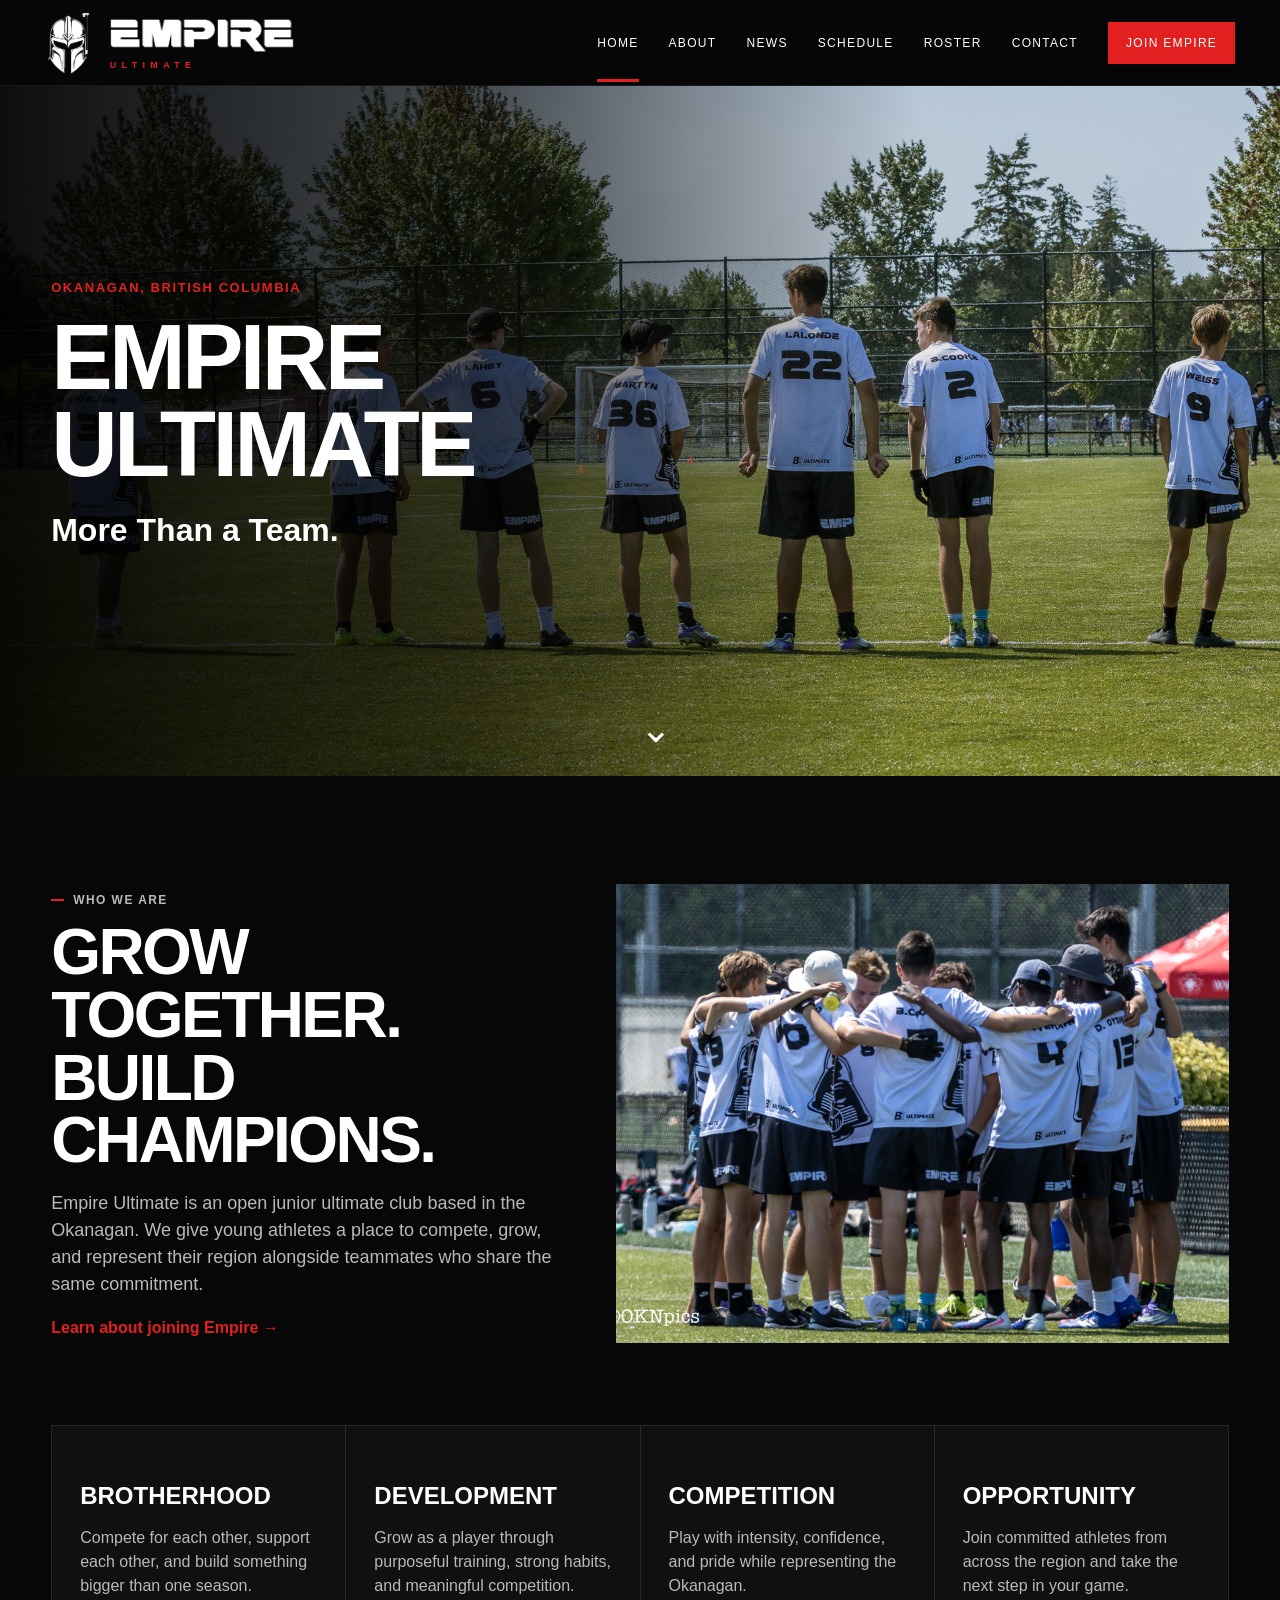
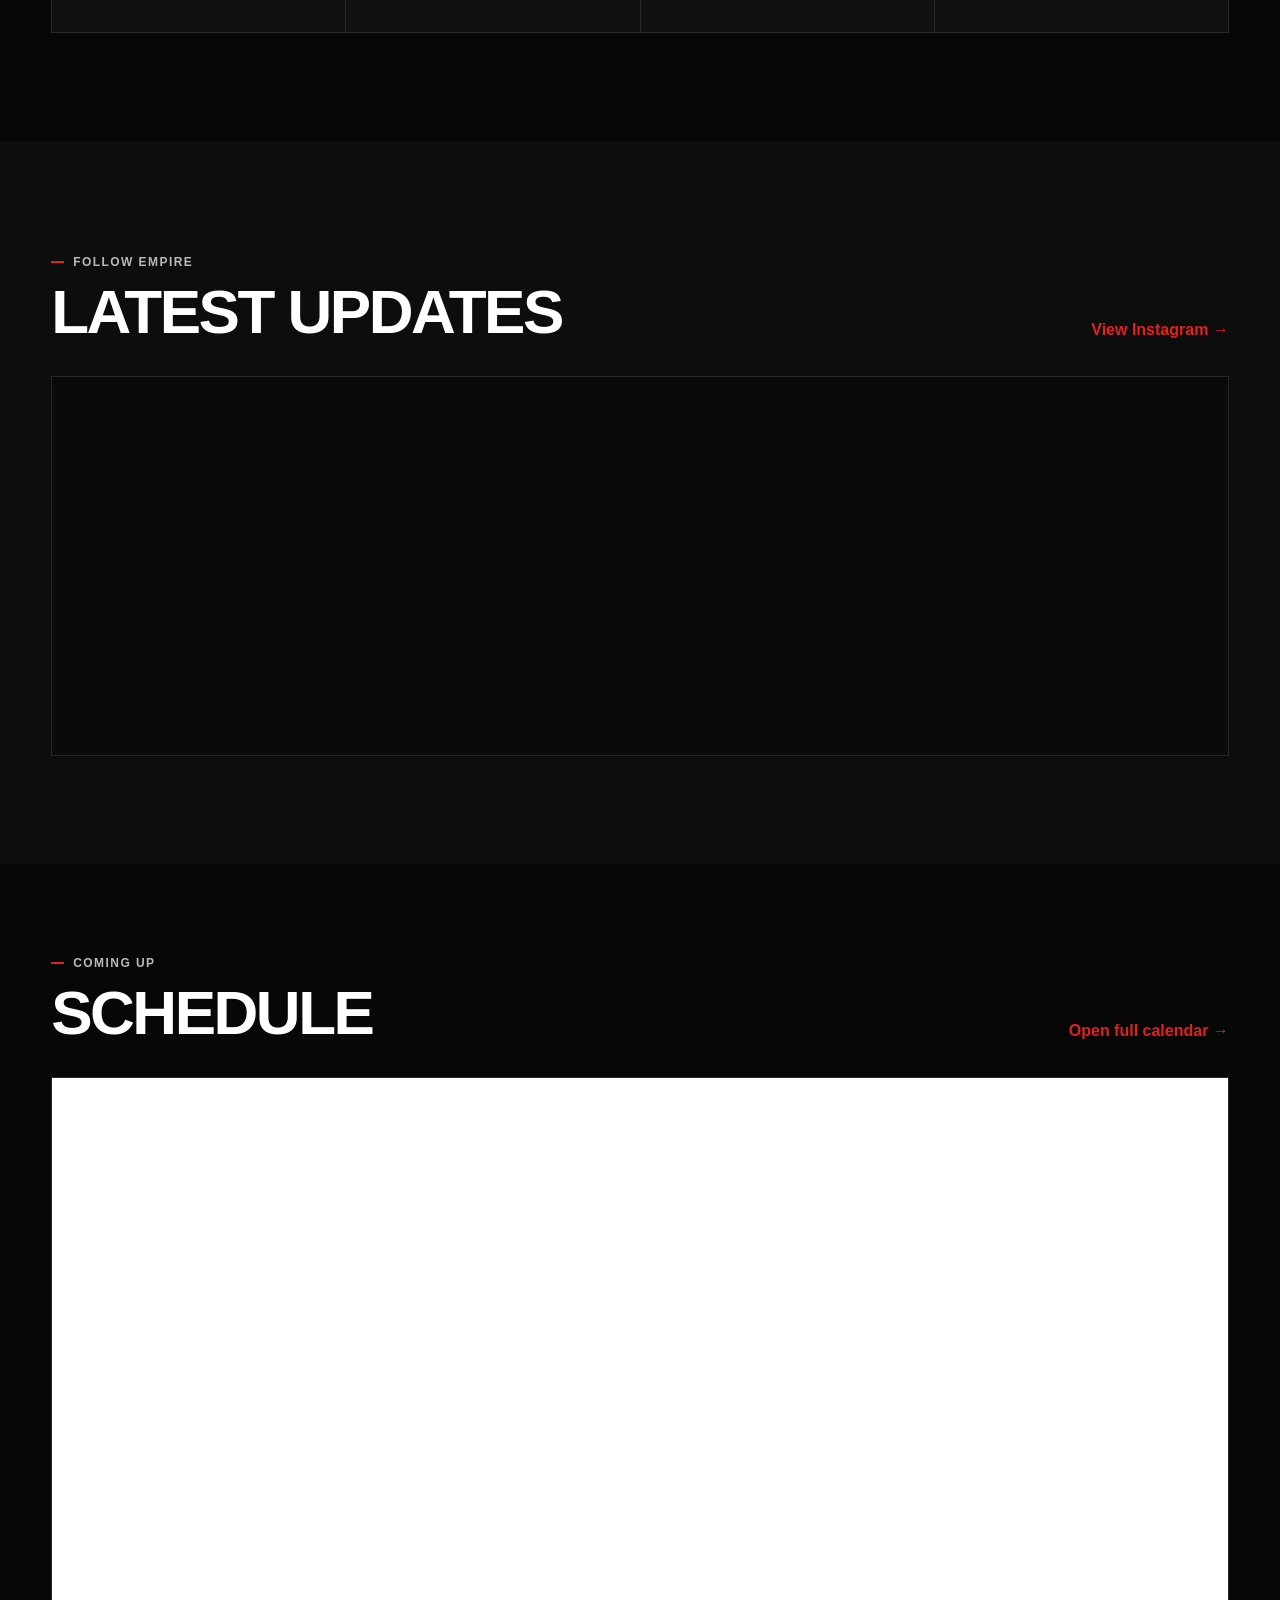
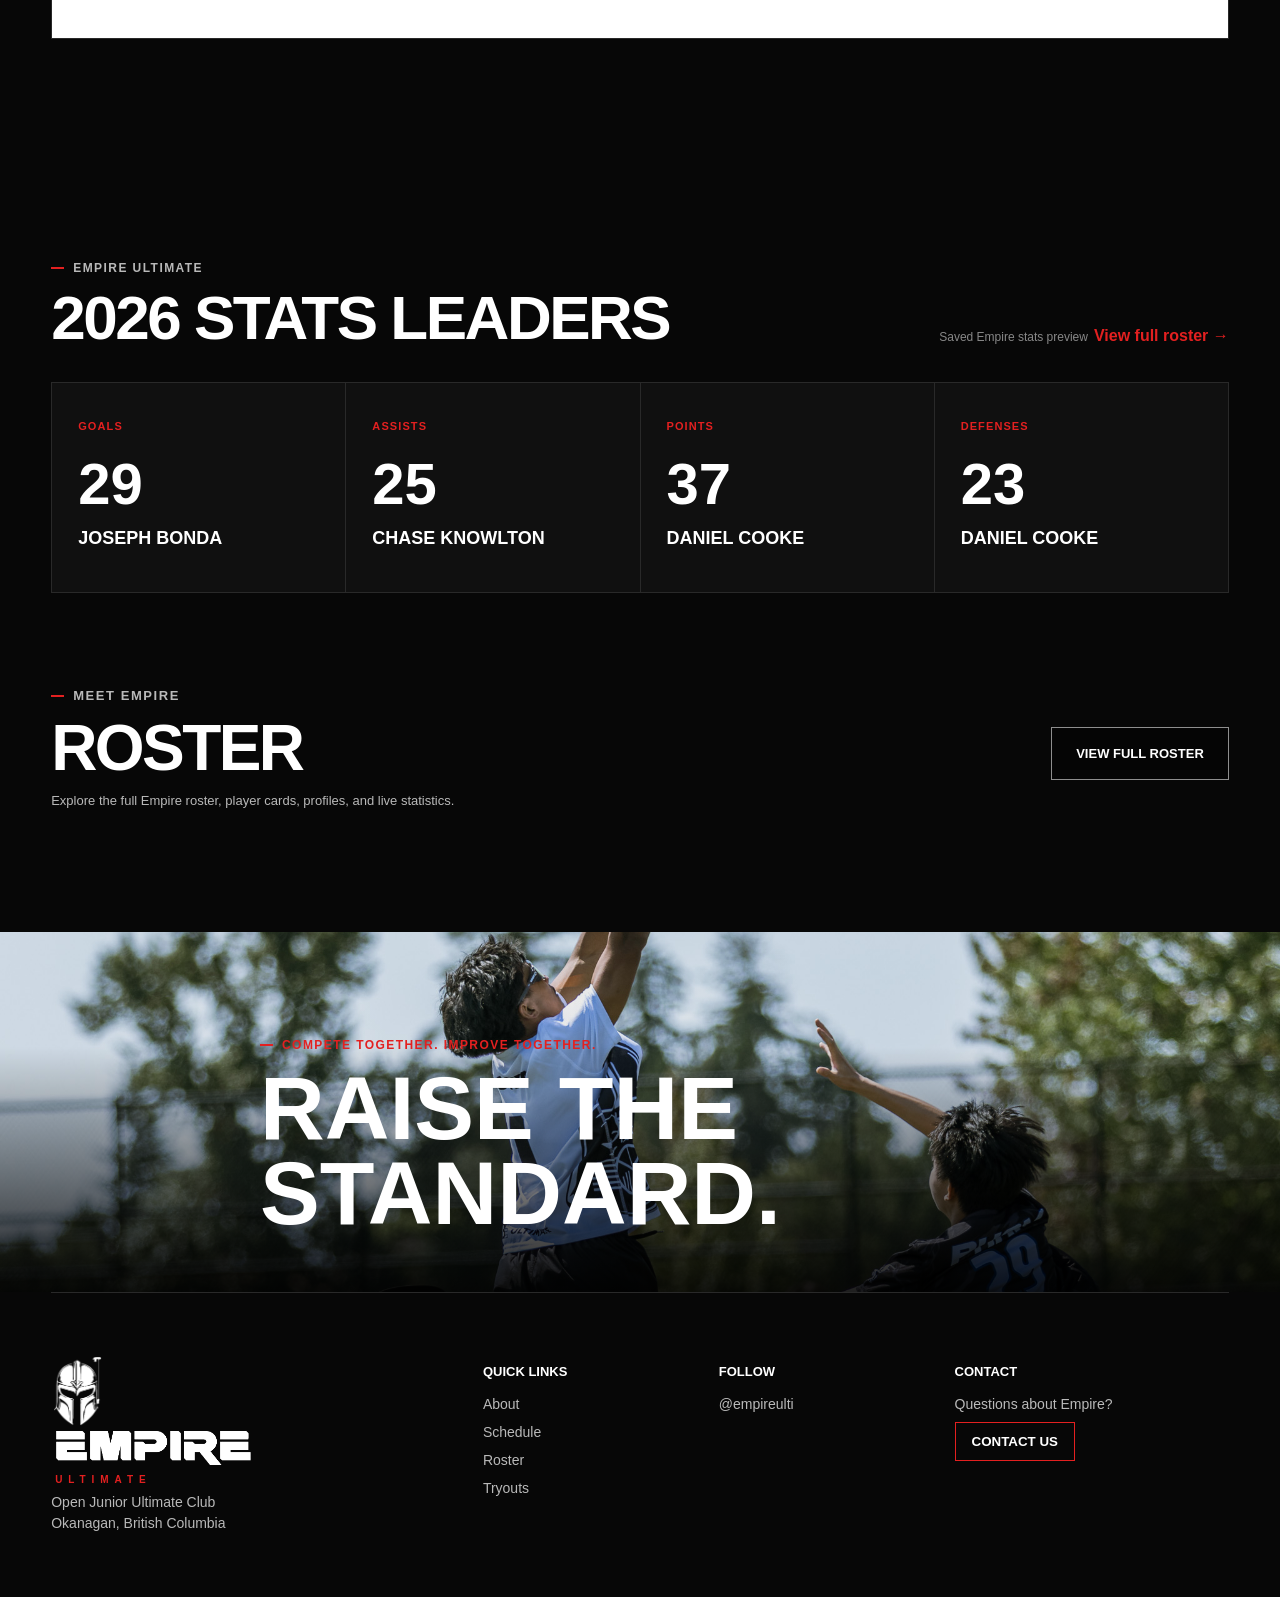
==== index.html @ e21ac72e "Add files via upload" ====
<!doctype html>
<html lang="en">
<head>
  <meta charset="utf-8">
  <meta name="viewport" content="width=device-width, initial-scale=1">
  <meta name="description" content="Empire Ultimate — Open junior ultimate club in the Okanagan, BC.">
  <title>Empire Ultimate | Okanagan, BC</title>
  <link rel="icon" type="image/png" href="assets/images/favicon.png">
  <link rel="stylesheet" href="styles.css">
</head>
<body>
  <header class="site-header">
    <a class="brand" href="#top" aria-label="Empire Ultimate home">
      <img class="brand-helmet" src="assets/images/empire-helmet-transparent.png" alt="">
      <span class="brand-type">
        <img class="brand-wordmark" src="assets/images/empire-wordmark-transparent.png" alt="Empire">
        <span class="brand-subtitle">ULTIMATE</span>
      </span>
    </a>

    <button class="menu-toggle" aria-expanded="false" aria-controls="site-nav">
      <span></span><span></span><span></span>
      <span class="sr-only">Toggle navigation</span>
    </button>

    <nav id="site-nav" class="site-nav" aria-label="Primary navigation">
      <a class="active" href="#top">Home</a>
      <a href="#about">About</a>
      <a href="#news">News</a>
      <a href="#events">Schedule</a>
      <a href="roster.html">Roster</a>
      <a href="contact.html">Contact</a>
      <a class="nav-cta" href="join.html">Join Empire</a>
    </nav>
  </header>

  <main id="top">
    <section class="hero">
      <img class="hero-image" src="assets/images/sideline.jpg"
           alt="Seven Empire Ultimate players lined up together on the field">
      <div class="hero-shade"></div>
      <div class="hero-content">
        <p class="eyebrow">Okanagan, British Columbia</p>
        <h1>Empire<br>Ultimate</h1>
        <p class="tagline">More Than a Team.</p>
      </div>
      <a class="scroll-cue" href="#about" aria-label="Scroll to About Empire">⌄</a>
    </section>

    <section id="about" class="section about-section about-combined">
      <div class="section-copy">
        <p class="section-label">Who We Are</p>
        <h2>Grow Together.<br>Build Champions.</h2>
        <p>
          Empire Ultimate is an open junior ultimate club based in the Okanagan.
          We give young athletes a place to compete, grow, and represent their
          region alongside teammates who share the same commitment.
        </p>
        <a class="text-link" href="join.html">Learn about joining Empire →</a>
      </div>

      <figure class="feature-photo">
        <img src="assets/images/huddle.jpg" alt="Empire Ultimate players gathered in a team huddle">
      </figure>

      <div class="why-grid combined-principles">
        <article>
          <h3>Brotherhood</h3>
          <p>Compete for each other, support each other, and build something bigger than one season.</p>
        </article>
        <article>
          <h3>Development</h3>
          <p>Grow as a player through purposeful training, strong habits, and meaningful competition.</p>
        </article>
        <article>
          <h3>Competition</h3>
          <p>Play with intensity, confidence, and pride while representing the Okanagan.</p>
        </article>
        <article>
          <h3>Opportunity</h3>
          <p>Join committed athletes from across the region and take the next step in your game.</p>
        </article>
      </div>
    </section>




    <section id="news" class="section dark-section instagram-section">
      <div class="section-heading">
        <div>
          <p class="section-label">Follow Empire</p>
          <h2>Latest Updates</h2>
        </div>
        <a class="text-link" href="https://www.instagram.com/empireulti/" target="_blank" rel="noreferrer">
          View Instagram →
        </a>
      </div>

      <div class="instagram-widget-shell">
        <!-- Elfsight Instagram Feed | Empire Ultimate -->
        <script src="https://elfsightcdn.com/platform.js" async></script>
        <div class="elfsight-app-34b21c63-cd67-4788-bdbf-8a731cc561fb" data-elfsight-app-lazy></div>
      </div>
    </section>

    <section id="events" class="section events-section"><div class="section-heading"><div><p class="section-label">Coming Up</p><h2>Schedule</h2></div><a class="text-link" href="https://calendar.google.com/calendar/u/0?cid=ZW1waXJldWx0aW1hdGVjbHViQGdtYWlsLmNvbQ" target="_blank" rel="noreferrer">Open full calendar →</a></div><div class="calendar-frame"><iframe title="Empire Ultimate public calendar" src="https://calendar.google.com/calendar/embed?src=empireultimateclub%40gmail.com&ctz=America%2FVancouver&mode=AGENDA&showTitle=0&showPrint=0&showTabs=0&showCalendars=0" loading="lazy"></iframe></div></section>

    <section id="players" class="section team-section">
      <div class="section-heading">
        <div>
          <p class="section-label">Empire Ultimate</p>
          <h2>2026 Stats Leaders</h2>
        </div>
        <div class="stats-source"><span id="stats-status">Connecting to live stats…</span><a class="text-link" href="roster.html">View full roster →</a></div>
      </div>

      <div class="leaders-grid" id="leaders-grid">
        <div class="leader-card leader-loading"><span>Goals</span><strong>—</strong><h3>Loading</h3></div>
        <div class="leader-card leader-loading"><span>Assists</span><strong>—</strong><h3>Loading</h3></div>
        <div class="leader-card leader-loading"><span>Points</span><strong>—</strong><h3>Loading</h3></div>
        <div class="leader-card leader-loading"><span>Defenses</span><strong>—</strong><h3>Loading</h3></div>
      </div>
<div class="roster-heading roster-home-compact">
        <div>
          <p class="section-label">Meet Empire</p>
          <h2>Roster</h2>
          <p>Explore the full Empire roster, player cards, profiles, and live statistics.</p>
        </div>
        <a class="button button-secondary" href="roster.html">View Full Roster</a>
      </div>
</section>
    <section class="feature-moment feature-moment-footer">
      <img src="assets/images/highpoint.jpg" alt="Empire player making a high catch in traffic">
      <div class="feature-moment-shade"></div>
      <div class="feature-moment-copy">
        <p class="section-label">Compete Together. Improve Together.</p>
        <h2>Raise the Standard.</h2>
      </div>
    </section>
  </main>

  <footer id="contact" class="site-footer">
    <div class="footer-brand">
      <a class="brand footer-lockup" href="#top" aria-label="Empire Ultimate home">
        <img class="brand-helmet" src="assets/images/empire-helmet-transparent.png" alt="">
        <span class="brand-type">
          <img class="brand-wordmark" src="assets/images/empire-wordmark-transparent.png" alt="Empire">
          <span class="brand-subtitle">ULTIMATE</span>
        </span>
      </a>
      <p>Open Junior Ultimate Club<br>Okanagan, British Columbia</p>
    </div>
    <div>
      <h3>Quick Links</h3>
      <a href="#about">About</a>
      <a href="#events">Schedule</a>
      <a href="roster.html">Roster</a>
      <a href="join.html">Tryouts</a>
    </div>
    <div>
      <h3>Follow</h3>
      <a href="https://www.instagram.com/empireulti/" target="_blank" rel="noreferrer">@empireulti</a>
    </div>
    <div>
      <h3>Contact</h3>
      <p>Questions about Empire?</p>
      <button class="footer-contact-button" type="button" data-open-contact>Contact Us</button>
    </div>
  </footer>


  <div class="contact-modal" id="contact-modal" aria-hidden="true">
    <div class="contact-backdrop" data-close-contact></div>
    <section class="contact-dialog" role="dialog" aria-modal="true" aria-labelledby="contact-title">
      <button class="contact-close" type="button" aria-label="Close contact form" data-close-contact>×</button>
      <p class="section-label">Get In Touch</p>
      <h2 id="contact-title">Contact Empire</h2>
      <form id="contact-form">
        <label>
          Name
          <input type="text" name="name" required>
        </label>
        <label>
          Email
          <input type="email" name="email" required>
        </label>
        <label>
          I’m contacting Empire about
          <select name="topic">
            <option>Tryouts</option>
            <option>Team information</option>
            <option>Schedule</option>
            <option>Sponsorship</option>
            <option>Other</option>
          </select>
        </label>
        <label>
          Message
          <textarea name="message" rows="5" required></textarea>
        </label>
        <button class="button button-primary" type="submit">Send Message</button>
        <p class="form-note" id="form-note">Prototype form — delivery will be connected before launch.</p>
      </form>
    </section>
  </div>

<script>window.EMPIRE_CONFIG={spreadsheetId:"1A0YqU2ktNMVOdlkCgaHnC2WQZYamUbJfSIHg2moKrO4",sheetName:"Empire Ultimate: Cumulative Stats",fallbackPlayers:[{"name": "Ben Lahey", "assists": 2, "goals": 9, "points": 11, "defenses": 2}, {"name": "Benji Cooke", "assists": 1, "goals": 0, "points": 1, "defenses": 8}, {"name": "Charlie McKnight", "assists": 9, "goals": 6, "points": 15, "defenses": 5}, {"name": "Chase Knowlton", "assists": 25, "goals": 4, "points": 29, "defenses": 7}, {"name": "Coby Martyn", "assists": 17, "goals": 17, "points": 34, "defenses": 20}, {"name": "Daniel Cooke", "assists": 22, "goals": 15, "points": 37, "defenses": 23}, {"name": "David Oyekanmi", "assists": 0, "goals": 4, "points": 4, "defenses": 9}, {"name": "Devon Berglund", "assists": 2, "goals": 5, "points": 7, "defenses": 8}, {"name": "Dylan Gfeller", "assists": 0, "goals": 0, "points": 0, "defenses": 0}, {"name": "Emerson Mitchell", "assists": 0, "goals": 0, "points": 0, "defenses": 0}, {"name": "Euan Hague", "assists": 4, "goals": 1, "points": 5, "defenses": 3}, {"name": "Joseph Bonda", "assists": 1, "goals": 29, "points": 30, "defenses": 7}, {"name": "Kai Lalonde", "assists": 1, "goals": 7, "points": 8, "defenses": 6}, {"name": "Kaden Terleski", "assists": 4, "goals": 3, "points": 7, "defenses": 4}, {"name": "Kayden Weiss", "assists": 12, "goals": 1, "points": 13, "defenses": 11}, {"name": "Leo Dollevoet", "assists": 0, "goals": 0, "points": 0, "defenses": 0}, {"name": "Ryan Ansdell", "assists": 2, "goals": 1, "points": 3, "defenses": 0}, {"name": "Rylan Terleski", "assists": 1, "goals": 4, "points": 5, "defenses": 3}, {"name": "Samuel Oyekanmi", "assists": 1, "goals": 0, "points": 1, "defenses": 3}, {"name": "Siyong Shim", "assists": 1, "goals": 3, "points": 4, "defenses": 4}]};</script>
  <script src="data.js"></script>
  <script src="script.js"></script>
</body>
</html>
---- styles.css ----
:root {
  --black: #070707;
  --black-2: #111;
  --white: #fff;
  --muted: #b9b9b9;
  --line: #292929;
  --red: #e32020;
  --max: 1240px;
}

* { box-sizing: border-box; }
html { scroll-behavior: smooth; }
body {
  margin: 0;
  background: var(--black);
  color: var(--white);
  font-family: Arial, Helvetica, sans-serif;
  line-height: 1.5;
}
img { display: block; width: 100%; }
a { color: inherit; text-decoration: none; }
button, a { -webkit-tap-highlight-color: transparent; }

.sr-only {
  position: absolute; width: 1px; height: 1px; padding: 0; margin: -1px;
  overflow: hidden; clip: rect(0,0,0,0); white-space: nowrap; border: 0;
}

.site-header {
  position: sticky; top: 0; z-index: 20;
  display: flex; align-items: center; justify-content: space-between;
  min-height: 86px; padding: 0 3.5vw;
  background: rgba(7,7,7,.96); border-bottom: 1px solid #181818;
}
.brand {
  display: inline-flex;
  align-items: center;
  gap: 14px;
  min-width: 270px;
}
.brand-helmet {
  width: 47px;
  height: 62px;
  object-fit: contain;
  flex: 0 0 auto;
}
.brand-type {
  display: flex;
  flex-direction: column;
  justify-content: center;
  gap: 5px;
  overflow: visible;
}
.brand-wordmark {
  display: block;
  width: 192px;
  height: auto;
  object-fit: contain;
  overflow: visible;
}
.brand-subtitle {
  color: var(--red);
  font-size: 9px;
  font-weight: 700;
  letter-spacing: .59em;
  line-height: 1;
  padding-left: 4px;
}
.footer-lockup {
  min-width: 0;
  margin-bottom: 18px;
}
.footer-lockup .brand-helmet {
  width: 53px;
  height: 70px;
}
.footer-lockup .brand-wordmark {
  width: 205px;
}
.footer-lockup .brand-subtitle {
  font-size: 10px;
}

.site-nav { display: flex; align-items: center; gap: 30px; font-size: 12px; text-transform: uppercase; letter-spacing: .11em; }
.site-nav a { padding: 31px 0 27px; border-bottom: 3px solid transparent; }
.site-nav a:hover, .site-nav a.active { border-bottom-color: var(--red); }
.site-nav .nav-cta {
  padding: 12px 18px; background: var(--red); border: 0;
}
.site-nav .nav-cta:hover { background: #ff2929; }

.menu-toggle { display: none; background: none; border: 0; padding: 8px; }
.menu-toggle span:not(.sr-only) { display:block; width: 26px; height: 2px; margin: 5px; background: white; }

.hero { position: relative; min-height: 690px; overflow: hidden; display: flex; align-items: center; }
.hero-image { position: absolute; inset: 0; height: 100%; object-fit: cover; object-position: center 43%; }
.hero-shade { position: absolute; inset: 0; background: linear-gradient(90deg, rgba(0,0,0,.94) 0%, rgba(0,0,0,.67) 37%, rgba(0,0,0,.08) 72%); }
.hero-content { position: relative; z-index: 2; width: min(92%, var(--max)); margin: auto; padding: 92px 0; }
.eyebrow, .section-label, .card-kicker {
  color: var(--red); font-weight: 700; text-transform: uppercase; letter-spacing: .12em;
}
.eyebrow { font-size: 13px; margin: 0 0 16px; }
.hero h1, .section h2, .join-section h2 {
  text-transform: uppercase; line-height: .95; letter-spacing: -.04em; margin: 0;
}
.hero h1 { font-size: clamp(58px, 7.2vw, 106px); max-width: 650px; }
.tagline { font-size: clamp(24px, 2.5vw, 34px); font-weight: 700; line-height: 1.1; margin: 24px 0 36px; }
.hero-actions { display: flex; gap: 14px; flex-wrap: wrap; }

.button {
  display: inline-flex; justify-content: center; align-items: center;
  min-width: 150px; padding: 16px 24px; text-transform: uppercase;
  font-weight: 700; font-size: 13px; border: 1px solid rgba(255,255,255,.55);
}
.button-primary { background: var(--red); border-color: var(--red); }
.button-primary:hover { background: #ff2929; }
.button-secondary { background: rgba(0,0,0,.35); }
.button-secondary:hover { background: white; color: black; }
.scroll-cue { position: absolute; bottom: 18px; left: 50%; z-index: 2; font-size: 38px; }

.section { width: min(92%, var(--max)); margin: 0 auto; padding: 108px 0; }
.section-label { margin: 0 0 12px; font-size: 12px; }
.section h2, .join-section h2 { font-size: clamp(40px, 6vw, 78px); }
.section h3 { margin: 0 0 10px; }
.section p { color: var(--muted); }
.text-link { color: var(--red); font-weight: 700; }

.about-section { display: grid; grid-template-columns: 1fr 1.1fr; gap: 64px; align-items: center; }
.section-copy p:not(.section-label) { max-width: 600px; font-size: 18px; }
.feature-photo { margin: 0; }
.feature-photo img { aspect-ratio: 4/3; object-fit: cover; }

.dark-section { width: 100%; padding-left: max(4%, calc((100% - var(--max))/2)); padding-right: max(4%, calc((100% - var(--max))/2)); background: #0d0d0d; }
.section-heading { display: flex; align-items: end; justify-content: space-between; gap: 20px; margin-bottom: 34px; }
.section-heading h2 { font-size: clamp(36px, 5vw, 62px); }
.small-note { color: #858585; font-size: 13px; }

.card-grid { display: grid; grid-template-columns: repeat(3, 1fr); gap: 18px; }
.news-card { background: #151515; border: 1px solid var(--line); }
.news-card img { aspect-ratio: 16/10; object-fit: cover; }
.card-body { padding: 20px; }
.card-kicker { font-size: 10px; margin: 0 0 8px !important; }
.card-body h3 { font-size: 21px; line-height: 1.15; }
.card-body p:last-child { margin-bottom: 0; }

.events-section { padding-top: 86px; }
.event-list { display: grid; gap: 12px; }
.event-card { display: grid; grid-template-columns: 88px 1fr; gap: 20px; align-items: center; padding: 18px; border: 1px solid var(--line); background: #101010; }
.event-date { border: 1px solid var(--red); text-align: center; padding: 10px; }
.event-date span { display: block; color: var(--red); font-weight: 700; font-size: 11px; }
.event-date strong { font-size: 30px; }
.event-card p { margin: 3px 0; }

.players-section { padding-bottom: 110px; }
.player-preview { display: grid; grid-template-columns: 1.2fr 1fr; gap: 50px; align-items: center; }
.player-preview img { aspect-ratio: 4/3; object-fit: cover; }
.player-preview h3 { font-size: clamp(30px, 4vw, 50px); text-transform: uppercase; line-height: 1; }

.join-section { position: relative; min-height: 520px; display: flex; align-items: center; justify-content: center; text-align: center; overflow: hidden; }
.join-section > img { position: absolute; inset: 0; height: 100%; object-fit: cover; object-position: center 35%; }
.join-shade { position: absolute; inset: 0; background: rgba(0,0,0,.72); }
.join-content { position: relative; z-index: 2; width: min(90%, 760px); }
.join-content p:not(.section-label) { color: #d2d2d2; font-size: 18px; margin-bottom: 28px; }

.site-footer {
  width: min(92%, var(--max)); margin: 0 auto;
  display: grid; grid-template-columns: 2fr 1fr 1fr 1.4fr;
  gap: 40px; padding: 56px 0; border-top: 1px solid var(--line);
}

.site-footer h3 { font-size: 13px; text-transform: uppercase; }
.site-footer a, .site-footer p { display: block; color: var(--muted); margin: 7px 0; font-size: 14px; }
.site-footer a:hover { color: white; }

@media (max-width: 900px) {
  .menu-toggle { display: block; }
  .site-nav {
    position: absolute; top: 86px; left: 0; right: 0;
    display: none; flex-direction: column; align-items: stretch; gap: 0;
    padding: 10px 5vw 22px; background: #090909; border-bottom: 1px solid var(--line);
  }
  .site-nav.open { display: flex; }
  .site-nav a { padding: 14px 0; border-bottom: 1px solid #202020; }
  .site-nav .nav-cta { margin-top: 12px; text-align: center; }
  .hero { min-height: 620px; }
  .hero-image { object-position: 62% center; }
  .about-section, .player-preview { grid-template-columns: 1fr; }
  .card-grid { grid-template-columns: 1fr 1fr; }
  .news-card:last-child { grid-column: 1 / -1; }
  .site-footer { grid-template-columns: 1fr 1fr; }
}

@media (max-width: 600px) {
  .site-header { min-height: 74px; }
  .brand { min-width: 0; gap: 9px; }
  .brand-helmet { width: 37px; height: 49px; }
  .brand-wordmark { width: 145px; }
  .brand-subtitle { font-size: 7px; letter-spacing: .48em; }
  .site-nav { top: 74px; }
  .hero { min-height: 650px; align-items: end; }
  .hero-image { object-position: 61% center; }
  .hero-shade { background: linear-gradient(0deg, rgba(0,0,0,.98) 0%, rgba(0,0,0,.65) 62%, rgba(0,0,0,.12) 100%); }
  .hero-content { padding-bottom: 80px; }
  .hero h1 { font-size: 52px; }
  .tagline { font-size: 24px; }
  .button { width: 100%; }
  .section { padding: 64px 0; }
  .section-heading { align-items: start; flex-direction: column; }
  .card-grid { grid-template-columns: 1fr; }
  .news-card:last-child { grid-column: auto; }
  .event-card { grid-template-columns: 70px 1fr; }
  .player-preview { gap: 26px; }
  .join-section { min-height: 470px; }
  .site-footer { grid-template-columns: 1fr; }
}


.why-section {
  background: #0d0d0d;
  border-top: 1px solid var(--line);
  border-bottom: 1px solid var(--line);
}
.why-inner { padding-top: 92px; padding-bottom: 92px; }
.why-grid {
  display: grid;
  grid-template-columns: repeat(4, 1fr);
  gap: 1px;
  background: var(--line);
  border: 1px solid var(--line);
}
.why-grid article {
  background: #101010;
  padding: 34px 28px;
  min-height: 235px;
}
.why-grid span {
  color: var(--red);
  font-weight: 700;
  font-size: 12px;
  letter-spacing: .14em;
}
.why-grid h3 {
  margin: 36px 0 12px;
  font-size: 24px;
  text-transform: uppercase;
}
.why-grid p { color: var(--muted); margin: 0; }

.feature-moment {
  position: relative;
  min-height: 560px;
  display: flex;
  align-items: end;
  overflow: hidden;
}
.feature-moment > img {
  position: absolute;
  inset: 0;
  height: 100%;
  object-fit: cover;
  object-position: center 38%;
}
.feature-moment-shade {
  position: absolute;
  inset: 0;
  background: linear-gradient(0deg, rgba(0,0,0,.88) 0%, rgba(0,0,0,.08) 68%);
}
.feature-moment-copy {
  position: relative;
  z-index: 2;
  width: min(92%, var(--max));
  margin: 0 auto;
  padding: 56px 0;
}
.feature-moment-copy h2 {
  margin: 0;
  max-width: 700px;
  font-size: clamp(42px, 6vw, 80px);
  text-transform: uppercase;
  line-height: .95;
}

.footer-contact-button {
  border: 1px solid var(--red);
  background: transparent;
  color: white;
  padding: 11px 16px;
  text-transform: uppercase;
  font-weight: 700;
  cursor: pointer;
}
.footer-contact-button:hover { background: var(--red); }

.contact-modal {
  position: fixed;
  inset: 0;
  z-index: 100;
  display: none;
}
.contact-modal.open { display: block; }
.contact-backdrop {
  position: absolute;
  inset: 0;
  background: rgba(0,0,0,.78);
}
.contact-dialog {
  position: relative;
  width: min(92%, 620px);
  margin: 5vh auto;
  background: #111;
  border: 1px solid #303030;
  padding: 36px;
  max-height: 90vh;
  overflow-y: auto;
}
.contact-dialog h2 {
  margin: 0 0 26px;
  font-size: clamp(36px, 5vw, 56px);
  text-transform: uppercase;
}
.contact-close {
  position: absolute;
  top: 14px;
  right: 18px;
  background: transparent;
  border: 0;
  color: white;
  font-size: 34px;
  cursor: pointer;
}
.contact-dialog form {
  display: grid;
  gap: 18px;
}
.contact-dialog label {
  display: grid;
  gap: 8px;
  font-size: 13px;
  text-transform: uppercase;
  letter-spacing: .08em;
}
.contact-dialog input,
.contact-dialog select,
.contact-dialog textarea {
  width: 100%;
  border: 1px solid #3a3a3a;
  background: #080808;
  color: white;
  padding: 13px 14px;
  font: inherit;
}
.contact-dialog textarea { resize: vertical; }
.form-note {
  margin: 0;
  color: #888;
  font-size: 12px;
}

@media (max-width: 900px) {
  .why-grid { grid-template-columns: 1fr 1fr; }
  .hero-image { object-position: center 44%; }
}
@media (max-width: 600px) {
  .why-grid { grid-template-columns: 1fr; }
  .why-grid article { min-height: 0; }
  .feature-moment { min-height: 460px; }
  .contact-dialog { margin: 2vh auto; padding: 28px 22px; max-height: 96vh; }
}


/* v0.6 */
.why-grid article { min-height: 205px; }
.why-grid h3 { margin-top: 18px; }

.instagram-grid {
  display: grid;
  grid-template-columns: repeat(3, 1fr);
  gap: 18px;
}
.instagram-card {
  position: relative;
  min-height: 360px;
  overflow: hidden;
  border: 1px solid var(--line);
}
.instagram-card img {
  position: absolute;
  inset: 0;
  height: 100%;
  object-fit: cover;
  transition: transform .35s ease;
}
.instagram-card:hover img { transform: scale(1.025); }
.instagram-overlay {
  position: absolute;
  inset: 0;
  display: flex;
  flex-direction: column;
  justify-content: end;
  padding: 24px;
  background: linear-gradient(0deg, rgba(0,0,0,.92), rgba(0,0,0,.04) 70%);
}
.instagram-overlay span {
  color: var(--red);
  text-transform: uppercase;
  letter-spacing: .1em;
  font-size: 10px;
  font-weight: 700;
}
.instagram-overlay strong { margin-top: 6px; font-size: 19px; }
.integration-note { margin: 18px 0 0; font-size: 13px; }

.leaders-grid {
  display: grid;
  grid-template-columns: repeat(4, 1fr);
  gap: 1px;
  background: var(--line);
  border: 1px solid var(--line);
}
.leader-card { background: #101010; padding: 30px 26px; }
.leader-card span {
  color: var(--red);
  text-transform: uppercase;
  letter-spacing: .1em;
  font-size: 11px;
  font-weight: 700;
}
.leader-card strong {
  display: block;
  margin: 18px 0 12px;
  font-size: 58px;
  line-height: 1;
}
.leader-card h3 { font-size: 18px; text-transform: uppercase; }
.leader-card:hover { background: #171717; }

.roster-heading {
  display: flex;
  justify-content: space-between;
  align-items: end;
  gap: 25px;
  margin: 90px 0 28px;
}
.roster-heading h2 { font-size: clamp(40px, 5vw, 68px); }
.roster-heading p { max-width: 430px; font-size: 13px; }

.roster-list {
  display: grid;
  grid-template-columns: 1fr 1fr;
  border-top: 1px solid var(--line);
}
.roster-list a {
  display: flex;
  justify-content: space-between;
  gap: 18px;
  padding: 18px 16px;
  border-bottom: 1px solid var(--line);
  font-size: 18px;
  font-weight: 700;
}
.roster-list a:nth-child(odd) { border-right: 1px solid var(--line); }
.roster-list span {
  color: #777;
  font-size: 11px;
  text-transform: uppercase;
  letter-spacing: .08em;
}
.roster-list a:hover { background: #111; color: var(--red); }

.roster-hero {
  position: relative;
  min-height: 480px;
  display: flex;
  align-items: end;
  overflow: hidden;
}
.roster-hero > img {
  position: absolute;
  inset: 0;
  height: 100%;
  object-fit: cover;
  object-position: center 38%;
}
.roster-hero-shade {
  position: absolute;
  inset: 0;
  background: linear-gradient(0deg, rgba(0,0,0,.93), rgba(0,0,0,.15));
}
.roster-hero > div:last-child {
  position: relative;
  z-index: 2;
  width: min(92%, var(--max));
  margin: 0 auto;
  padding: 55px 0;
}
.roster-hero h1 {
  margin: 0;
  font-size: clamp(64px, 10vw, 126px);
  text-transform: uppercase;
  line-height: .9;
}
.roster-hero p:last-child { color: #ccc; }

.profile-list { display: grid; gap: 18px; }
.profile-card {
  scroll-margin-top: 110px;
  display: grid;
  grid-template-columns: 100px 1fr;
  gap: 28px;
  padding: 32px;
  border: 1px solid var(--line);
  background: #0d0d0d;
}
.profile-card:target { border-color: var(--red); background: #121212; }
.profile-number {
  color: var(--red);
  font-size: 56px;
  font-weight: 700;
  line-height: 1;
}
.profile-card h2 {
  font-size: clamp(30px, 4vw, 50px);
  margin: 0 0 20px;
}
.mini-stats { display: flex; flex-wrap: wrap; gap: 26px; }
.mini-stats span { color: #aaa; font-size: 13px; text-transform: uppercase; }
.mini-stats strong { display: block; color: white; font-size: 24px; }
.profile-note { margin-bottom: 0; }
.roster-nav { position: static; }

@media (max-width: 900px) {
  .instagram-grid { grid-template-columns: 1fr 1fr; }
  .instagram-card:last-child { grid-column: 1 / -1; }
  .leaders-grid { grid-template-columns: 1fr 1fr; }
  .roster-nav { display: flex; }
}
@media (max-width: 600px) {
  .instagram-grid, .leaders-grid, .roster-list { grid-template-columns: 1fr; }
  .instagram-card:last-child { grid-column: auto; }
  .roster-list a:nth-child(odd) { border-right: 0; }
  .roster-heading { align-items: start; flex-direction: column; }
  .profile-card { grid-template-columns: 1fr; padding: 24px; }
  .profile-number { font-size: 42px; }
  .roster-nav { display: none; }
}
\n.stats-source{display:flex;align-items:center;gap:18px}#stats-status{color:#888;font-size:12px}#stats-status.live,.integration-note.live{color:#62c879}.calendar-frame{overflow:hidden;border:1px solid var(--line);background:white}.calendar-frame iframe{display:block;width:100%;height:560px;border:0}.profile-grid{display:grid;grid-template-columns:1fr 1fr;gap:20px}.player-card{scroll-margin-top:110px;display:grid;grid-template-columns:180px 1fr;min-height:330px;border:1px solid var(--line);background:#0d0d0d}.player-card:target{border-color:var(--red);background:#121212}.player-photo-placeholder{display:flex;flex-direction:column;align-items:center;justify-content:center;gap:16px;padding:24px;background:#151515;color:#777;text-align:center;font-size:12px;text-transform:uppercase}.player-photo-placeholder img{width:84px;height:110px;object-fit:contain;opacity:.25}.player-card-body{padding:28px}.player-card h2{margin:0 0 22px;font-size:34px;line-height:1;text-transform:uppercase}.player-details{display:grid;grid-template-columns:1fr 1fr;gap:14px;margin:0 0 18px}.player-details div{padding-top:10px;border-top:1px solid var(--line)}.player-details dt{color:#777;font-size:10px;text-transform:uppercase;letter-spacing:.1em}.player-details dd{margin:4px 0 0;font-size:14px}.player-bio{color:var(--muted);min-height:48px}.player-card .mini-stats{padding-top:18px;border-top:1px solid var(--line);gap:18px}.player-card .mini-stats strong{font-size:22px}@media(max-width:1000px){.profile-grid{grid-template-columns:1fr}}@media(max-width:700px){.stats-source{align-items:start;flex-direction:column;gap:8px}.calendar-frame iframe{height:500px}.player-card{grid-template-columns:1fr}.player-photo-placeholder{min-height:220px}}

/* v0.8 */
.about-section h2 {
  max-width: 760px;
}

.why-section {
  position: relative;
  overflow: hidden;
}
.empire-crest-watermark {
  position: absolute;
  right: -70px;
  top: 50%;
  width: 330px;
  height: 430px;
  object-fit: contain;
  opacity: .035;
  transform: translateY(-50%);
  pointer-events: none;
}
.why-inner {
  position: relative;
  z-index: 1;
}

.feature-moment-copy h2 {
  max-width: 820px;
}

.roster-heading-simple {
  align-items: end;
}
.roster-heading-simple > div {
  max-width: 760px;
}
.roster-intro {
  max-width: 720px;
  margin: 18px 0 0;
  font-size: 17px !important;
}
.roster-button {
  width: auto;
  white-space: nowrap;
}
.roster-list-clean {
  grid-template-columns: repeat(2, 1fr);
}
.roster-list-clean a {
  padding: 20px 16px;
  font-size: 19px;
}
.roster-list-clean span {
  transition: color .2s ease, transform .2s ease;
}
.roster-list-clean a:hover span {
  color: var(--red);
  transform: translateX(3px);
}

/* Signature Empire detail: a visor-like red line on major section labels. */
.section-label {
  position: relative;
  display: inline-block;
  padding-left: 22px;
}
.section-label::before {
  content: "";
  position: absolute;
  left: 0;
  top: 50%;
  width: 13px;
  height: 2px;
  background: var(--red);
  transform: translateY(-50%);
}

@media (max-width: 900px) {
  .empire-crest-watermark {
    right: -110px;
    width: 280px;
    height: 370px;
  }
}
@media (max-width: 700px) {
  .roster-heading-simple {
    align-items: start;
  }
  .roster-button {
    width: 100%;
  }
  .roster-list-clean {
    grid-template-columns: 1fr;
  }
  .empire-crest-watermark {
    right: -130px;
    opacity: .025;
  }
}


/* v0.9 */
.leader-loading {
  opacity: .72;
}
.leader-loading strong {
  color: #666;
}
.leader-loading h3 {
  color: #888;
}
.roster-heading-simple {
  margin-bottom: 28px;
}
.roster-list-clean > a:first-child:only-child {
  grid-column: 1 / -1;
  color: #aaa;
  font-weight: 500;
}


/* v1.0 launch candidate */
.about-section h2 {
  font-size: clamp(38px, 5vw, 68px);
  line-height: .98;
  max-width: 680px;
}

@media (max-width: 600px) {
  .about-section h2 {
    font-size: 42px;
  }
}


/* v1.2 player-card media guide */
.profile-grid {
  grid-template-columns: 1fr;
  gap: 34px;
}
.player-media-card {
  grid-template-columns: minmax(280px, 420px) 1fr;
  min-height: 610px;
  overflow: hidden;
}
.player-card-art {
  background: #111;
  border-right: 1px solid var(--line);
}
.player-card-art img {
  display: block;
  width: 100%;
  height: 100%;
  min-height: 610px;
  object-fit: cover;
}
.player-media-card .player-card-body {
  display: flex;
  flex-direction: column;
  padding: clamp(34px, 5vw, 72px);
}
.player-media-card h2 {
  margin-bottom: 34px;
  font-size: clamp(44px, 6vw, 84px);
  line-height: .92;
}
.player-media-card .player-details {
  max-width: 720px;
  gap: 28px;
}
.player-media-card .player-bio {
  max-width: 760px;
  margin: 28px 0 auto;
  font-size: 19px;
}
.player-live-stats {
  margin-top: 38px;
  padding: 30px 0;
  border-top: 1px solid var(--line);
  border-bottom: 1px solid var(--line);
}
.player-live-stats span {
  min-width: 100px;
}
.player-live-stats strong {
  font-size: 34px !important;
}
.player-card-nav {
  display: flex;
  justify-content: space-between;
  gap: 24px;
  padding-top: 26px;
}
.player-card-nav a {
  color: #aaa;
  font-size: 12px;
  font-weight: 700;
  text-transform: uppercase;
  letter-spacing: .06em;
}
.player-card-nav a:hover {
  color: var(--red);
}

@media (max-width: 900px) {
  .player-media-card {
    grid-template-columns: 1fr;
  }
  .player-card-art {
    border-right: 0;
    border-bottom: 1px solid var(--line);
  }
  .player-card-art img {
    min-height: 0;
    max-height: 760px;
    object-fit: contain;
  }
}
@media (max-width: 600px) {
  .player-media-card .player-card-body {
    padding: 28px 22px;
  }
  .player-media-card h2 {
    font-size: 42px;
  }
  .player-card-nav {
    align-items: flex-start;
    flex-direction: column;
  }
}


/* v1.3 compact roster profiles */
.profile-grid {
  gap: 20px;
}

.player-media-card {
  grid-template-columns: 250px 1fr;
  min-height: 380px;
}

.player-card-art img {
  min-height: 380px;
  max-height: 440px;
  object-fit: cover;
}

.player-media-card .player-card-body {
  padding: 30px 34px;
}

.player-media-card h2 {
  margin-bottom: 22px;
  font-size: clamp(36px, 4.4vw, 60px);
}

.player-media-card .player-details {
  gap: 18px;
  margin-bottom: 12px;
}

.player-media-card .player-bio {
  min-height: 0;
  margin: 14px 0 18px;
  font-size: 16px;
  line-height: 1.45;
}

.player-live-stats {
  margin-top: 0;
  padding: 20px 0;
}

.player-live-stats span {
  min-width: 82px;
}

.player-live-stats strong {
  font-size: 28px !important;
}

.player-card-nav {
  padding-top: 18px;
}

@media (max-width: 900px) {
  .player-media-card {
    grid-template-columns: 220px 1fr;
    min-height: 340px;
  }

  .player-card-art {
    border-right: 1px solid var(--line);
    border-bottom: 0;
  }

  .player-card-art img {
    min-height: 340px;
    max-height: 420px;
    object-fit: cover;
  }

  .player-media-card .player-card-body {
    padding: 26px 28px;
  }
}

@media (max-width: 700px) {
  .player-media-card {
    grid-template-columns: 1fr;
  }

  .player-card-art {
    border-right: 0;
    border-bottom: 1px solid var(--line);
  }

  .player-card-art img {
    width: 100%;
    min-height: 0;
    max-height: 520px;
    object-fit: contain;
  }

  .player-media-card .player-card-body {
    padding: 26px 22px;
  }
}


/* v1.4 two-column roster grid */
.profile-grid {
  grid-template-columns: repeat(2, minmax(0, 1fr));
  gap: 18px;
}

.player-media-card {
  grid-template-columns: minmax(180px, 42%) 1fr;
  min-height: 360px;
}

.player-card-art {
  display: flex;
  align-items: center;
  justify-content: center;
  padding: 0;
  background: #080808;
  overflow: hidden;
}

.player-card-art img {
  width: 100%;
  height: 100%;
  min-height: 360px;
  max-height: 430px;
  object-fit: contain;
  object-position: center;
  background: #080808;
}

.player-media-card .player-card-body {
  padding: 26px 28px;
}

.player-media-card h2 {
  margin-bottom: 18px;
  font-size: clamp(30px, 3vw, 46px);
}

.player-media-card .player-details {
  gap: 14px;
  margin-bottom: 10px;
}

.player-media-card .player-bio {
  margin: 12px 0 14px;
  font-size: 15px;
}

.player-live-stats {
  gap: 14px;
  padding: 16px 0;
}

.player-live-stats span {
  min-width: 68px;
}

.player-live-stats strong {
  font-size: 24px !important;
}

.player-card-nav {
  gap: 12px;
  padding-top: 14px;
}

.player-card-nav a {
  max-width: 48%;
  font-size: 10px;
}

@media (max-width: 1180px) {
  .profile-grid {
    grid-template-columns: 1fr;
  }

  .player-media-card {
    grid-template-columns: 250px 1fr;
  }

  .player-card-art img {
    min-height: 380px;
    max-height: 440px;
  }
}

@media (max-width: 700px) {
  .player-media-card {
    grid-template-columns: 1fr;
  }

  .player-card-art img {
    width: 100%;
    height: auto;
    min-height: 0;
    max-height: none;
    object-fit: contain;
  }
}


/* v1.5 four stats on one row */
.player-live-stats {
  display: grid;
  grid-template-columns: repeat(4, minmax(0, 1fr));
  gap: 10px;
}

.player-live-stats span {
  min-width: 0;
  text-align: center;
}

.player-live-stats strong {
  font-size: 22px !important;
}

@media (max-width: 700px) {
  .player-live-stats {
    grid-template-columns: repeat(2, minmax(0, 1fr));
  }
}


/* v1.6 live Instagram integration */
.instagram-widget-shell {
  overflow: hidden;
  border: 1px solid var(--line);
  background: #0a0a0a;
  min-height: 380px;
}

.instagram-widget-shell iframe {
  width: 100% !important;
  border: 0 !important;
}

@media (max-width: 700px) {
  .instagram-widget-shell {
    min-height: 320px;
  }
}


/* v1.7 content and spacing refinements */
.stats-source {
  gap: 28px;
}

.stats-source #stats-status {
  margin-right: 6px;
}

.player-media-card .player-card-body > h2 {
  margin-top: 0;
}

.player-media-card .player-details dt {
  font-size: 10px;
}

@media (max-width: 700px) {
  .stats-source {
    gap: 12px;
  }
}


/* v1.8 quick roster, profiles, and forms */
.profile-grid {
  grid-template-columns: repeat(3, minmax(0, 1fr));
  gap: 18px;
}
.quick-player-card {
  display: flex;
  flex-direction: column;
  border: 1px solid var(--line);
  background: #0d0d0d;
  transition: transform .2s ease, border-color .2s ease;
}
.quick-player-card:hover {
  transform: translateY(-3px);
  border-color: #555;
}
.quick-player-art {
  background: #070707;
}
.quick-player-art img {
  display: block;
  width: 100%;
  aspect-ratio: 4 / 5;
  object-fit: contain;
}
.quick-player-body {
  display: flex;
  flex: 1;
  flex-direction: column;
  padding: 22px;
}
.quick-player-body h2 {
  margin: 0 0 18px;
  font-size: clamp(24px, 2.5vw, 38px);
}
.quick-player-meta {
  display: grid;
  grid-template-columns: 1fr 1fr;
  gap: 14px;
  margin-bottom: 20px;
}
.quick-player-meta span {
  font-size: 14px;
}
.quick-player-meta small {
  display: block;
  margin-bottom: 4px;
  color: #777;
  font-size: 9px;
  text-transform: uppercase;
  letter-spacing: .08em;
}
.quick-player-stats {
  display: grid;
  grid-template-columns: repeat(4, 1fr);
  gap: 8px;
  padding: 16px 0;
  border-top: 1px solid var(--line);
}
.quick-player-stats span {
  color: #aaa;
  font-size: 9px;
  text-align: center;
  text-transform: uppercase;
}
.quick-player-stats strong {
  display: block;
  color: white;
  font-size: 22px;
}
.quick-player-link {
  margin-top: auto;
  padding-top: 16px;
  color: var(--red);
  font-size: 11px;
  font-weight: 700;
  text-transform: uppercase;
}

.individual-profile-shell { padding-top: 55px; }
.profile-back { display: inline-block; margin-bottom: 26px; }
.individual-profile {
  display: grid;
  grid-template-columns: minmax(300px, 440px) 1fr;
  border: 1px solid var(--line);
  background: #0d0d0d;
}
.individual-profile-art {
  background: #070707;
}
.individual-profile-art img {
  width: 100%;
  height: 100%;
  object-fit: contain;
}
.individual-profile-content {
  padding: clamp(36px, 5vw, 72px);
}
.individual-profile-content h1 {
  margin: 0 0 36px;
  font-size: clamp(52px, 7vw, 96px);
  line-height: .92;
  text-transform: uppercase;
}
.profile-bio-block {
  margin: 42px 0;
  padding-top: 30px;
  border-top: 1px solid var(--line);
}
.profile-bio-block h2 { font-size: 28px; }
.expanded-stats strong { font-size: 34px; }

.form-page {
  width: min(92%, 1080px);
  margin: 0 auto;
  padding: 80px 0;
}
.form-hero {
  max-width: 800px;
  margin-bottom: 44px;
}
.form-hero h1 {
  margin: 0 0 18px;
  font-size: clamp(64px, 10vw, 118px);
  line-height: .9;
  text-transform: uppercase;
}
.form-panel {
  padding: clamp(26px, 5vw, 56px);
  border: 1px solid var(--line);
  background: #0d0d0d;
}
.form-grid {
  display: grid;
  grid-template-columns: 1fr 1fr;
  gap: 22px;
  margin-bottom: 28px;
}
.form-grid label {
  color: #aaa;
  font-size: 11px;
  font-weight: 700;
  text-transform: uppercase;
  letter-spacing: .07em;
}
.form-grid input,
.form-grid textarea {
  width: 100%;
  margin-top: 8px;
  padding: 14px 15px;
  border: 1px solid #333;
  background: #080808;
  color: white;
  font: inherit;
  text-transform: none;
}
.form-grid textarea { resize: vertical; }
.form-grid input:focus,
.form-grid textarea:focus {
  outline: 1px solid var(--red);
  border-color: var(--red);
}
.form-full { grid-column: 1 / -1; }
.thank-you .button { margin-top: 20px; }

@media (max-width: 1150px) {
  .profile-grid { grid-template-columns: repeat(2, minmax(0, 1fr)); }
}
@media (max-width: 760px) {
  .profile-grid { grid-template-columns: 1fr; }
  .individual-profile { grid-template-columns: 1fr; }
  .individual-profile-art img { max-height: 700px; }
  .form-grid { grid-template-columns: 1fr; }
  .form-full { grid-column: auto; }
}


/* v1.9 mobile-first homepage refinement */
.about-combined {
  grid-template-columns: minmax(0, .9fr) minmax(0, 1.1fr);
  align-items: center;
}
.about-combined .combined-principles {
  grid-column: 1 / -1;
  margin-top: 18px;
}
.combined-principles article {
  min-height: 170px;
}

.roster-home-compact {
  align-items: center;
  margin-bottom: 0;
}
.roster-home-compact > div {
  max-width: 720px;
}
.roster-home-compact p:not(.section-label) {
  max-width: 620px;
  color: var(--muted);
}

.feature-moment-footer {
  min-height: 360px;
}
.feature-moment-footer .feature-moment-copy {
  max-width: 760px;
}
.feature-moment-footer .feature-moment-copy h2 {
  font-size: clamp(48px, 7vw, 92px);
}

@media (max-width: 900px) {
  .about-combined {
    grid-template-columns: 1fr;
    gap: 30px;
  }

  .about-combined .feature-photo {
    max-height: 420px;
  }

  .about-combined .feature-photo img {
    max-height: 420px;
    object-fit: cover;
  }

  .combined-principles {
    grid-template-columns: repeat(2, minmax(0, 1fr));
  }

  .feature-moment-footer {
    min-height: 300px;
  }
}

@media (max-width: 600px) {
  .hero {
    min-height: 76vh;
  }

  .hero-content {
    padding-bottom: 50px;
  }

  .hero h1 {
    font-size: clamp(64px, 20vw, 92px);
  }

  .hero .tagline {
    margin-bottom: 0;
    font-size: 28px;
  }

  .scroll-cue {
    display: none;
  }

  .section {
    padding-top: 54px;
    padding-bottom: 54px;
  }

  .about-combined {
    gap: 22px;
  }

  .about-combined h2 {
    font-size: 44px;
  }

  .about-combined .section-copy > p:not(.section-label) {
    font-size: 16px;
    line-height: 1.55;
  }

  .about-combined .feature-photo,
  .about-combined .feature-photo img {
    max-height: 280px;
  }

  .combined-principles {
    grid-template-columns: repeat(2, minmax(0, 1fr));
    gap: 0;
  }

  .combined-principles article {
    min-height: 0;
    padding: 22px 18px;
  }

  .combined-principles h3 {
    margin: 0 0 10px;
    font-size: 20px;
  }

  .combined-principles p {
    font-size: 13px;
    line-height: 1.45;
  }

  .instagram-section,
  .events-section,
  .team-section {
    padding-top: 48px;
    padding-bottom: 48px;
  }

  .calendar-frame iframe {
    height: 390px;
  }

  .leaders-grid {
    grid-template-columns: repeat(2, minmax(0, 1fr));
  }

  .leader-card {
    min-height: 190px;
    padding: 24px 20px;
  }

  .leader-card strong {
    font-size: 48px;
  }

  .roster-home-compact {
    align-items: flex-start;
    gap: 22px;
  }

  .roster-home-compact .button {
    width: 100%;
  }

  .feature-moment-footer {
    min-height: 245px;
  }

  .feature-moment-footer .feature-moment-copy {
    padding: 28px 24px;
  }

  .feature-moment-footer .feature-moment-copy .section-label {
    font-size: 10px;
  }

  .feature-moment-footer .feature-moment-copy h2 {
    font-size: 44px;
  }

  .site-footer {
    padding-top: 48px;
    padding-bottom: 48px;
  }
}
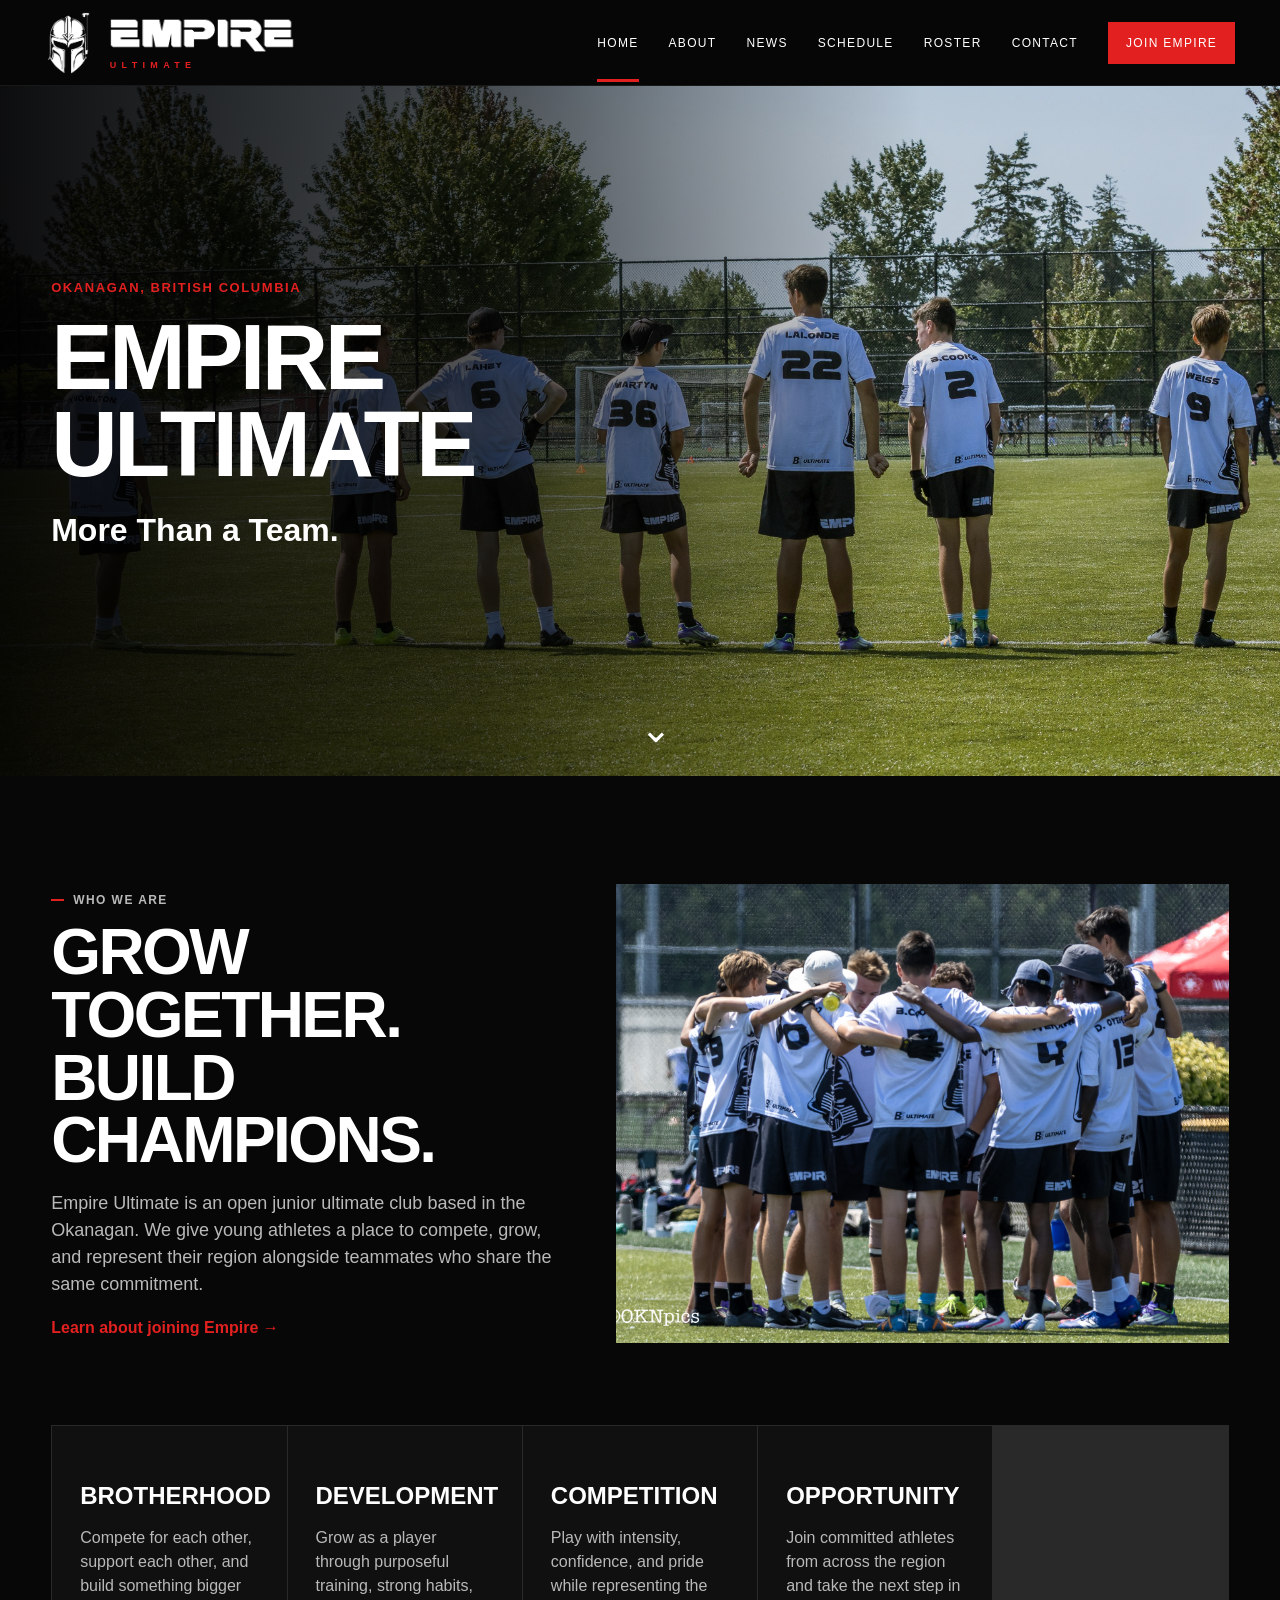
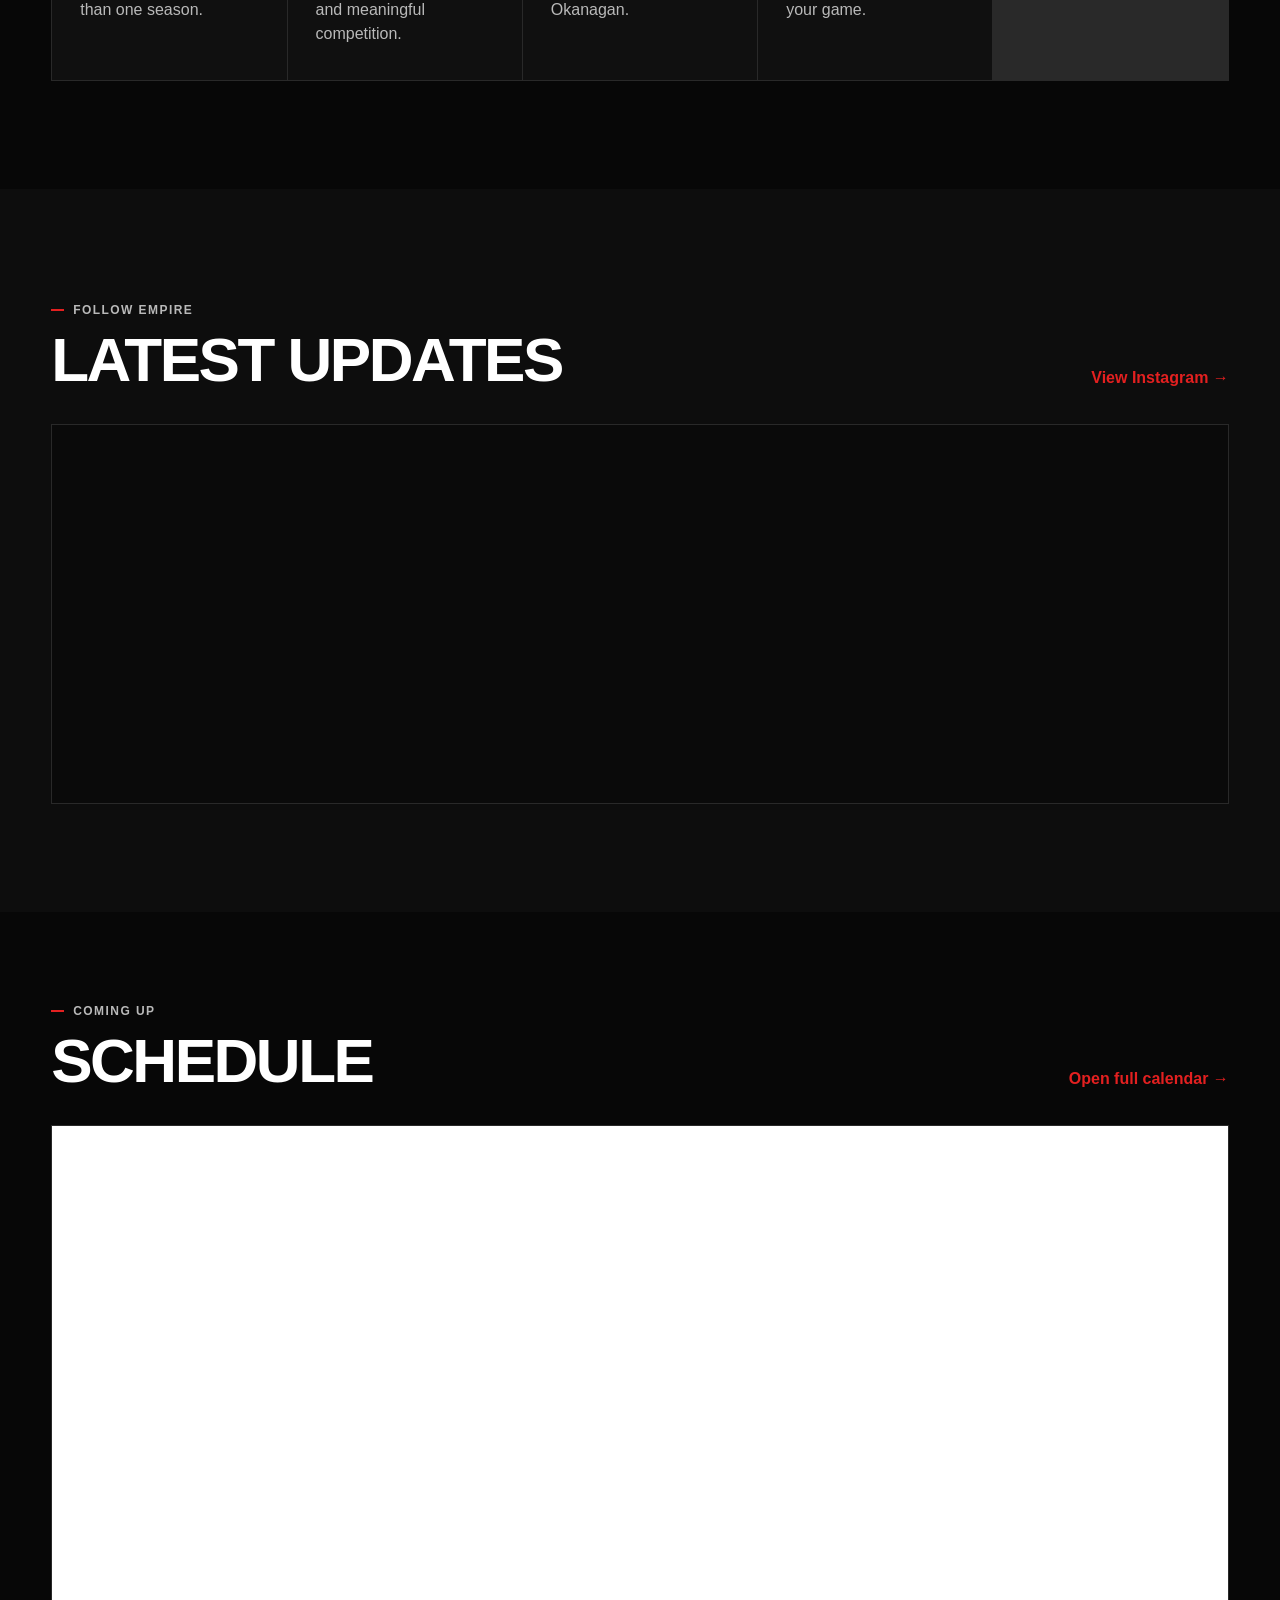
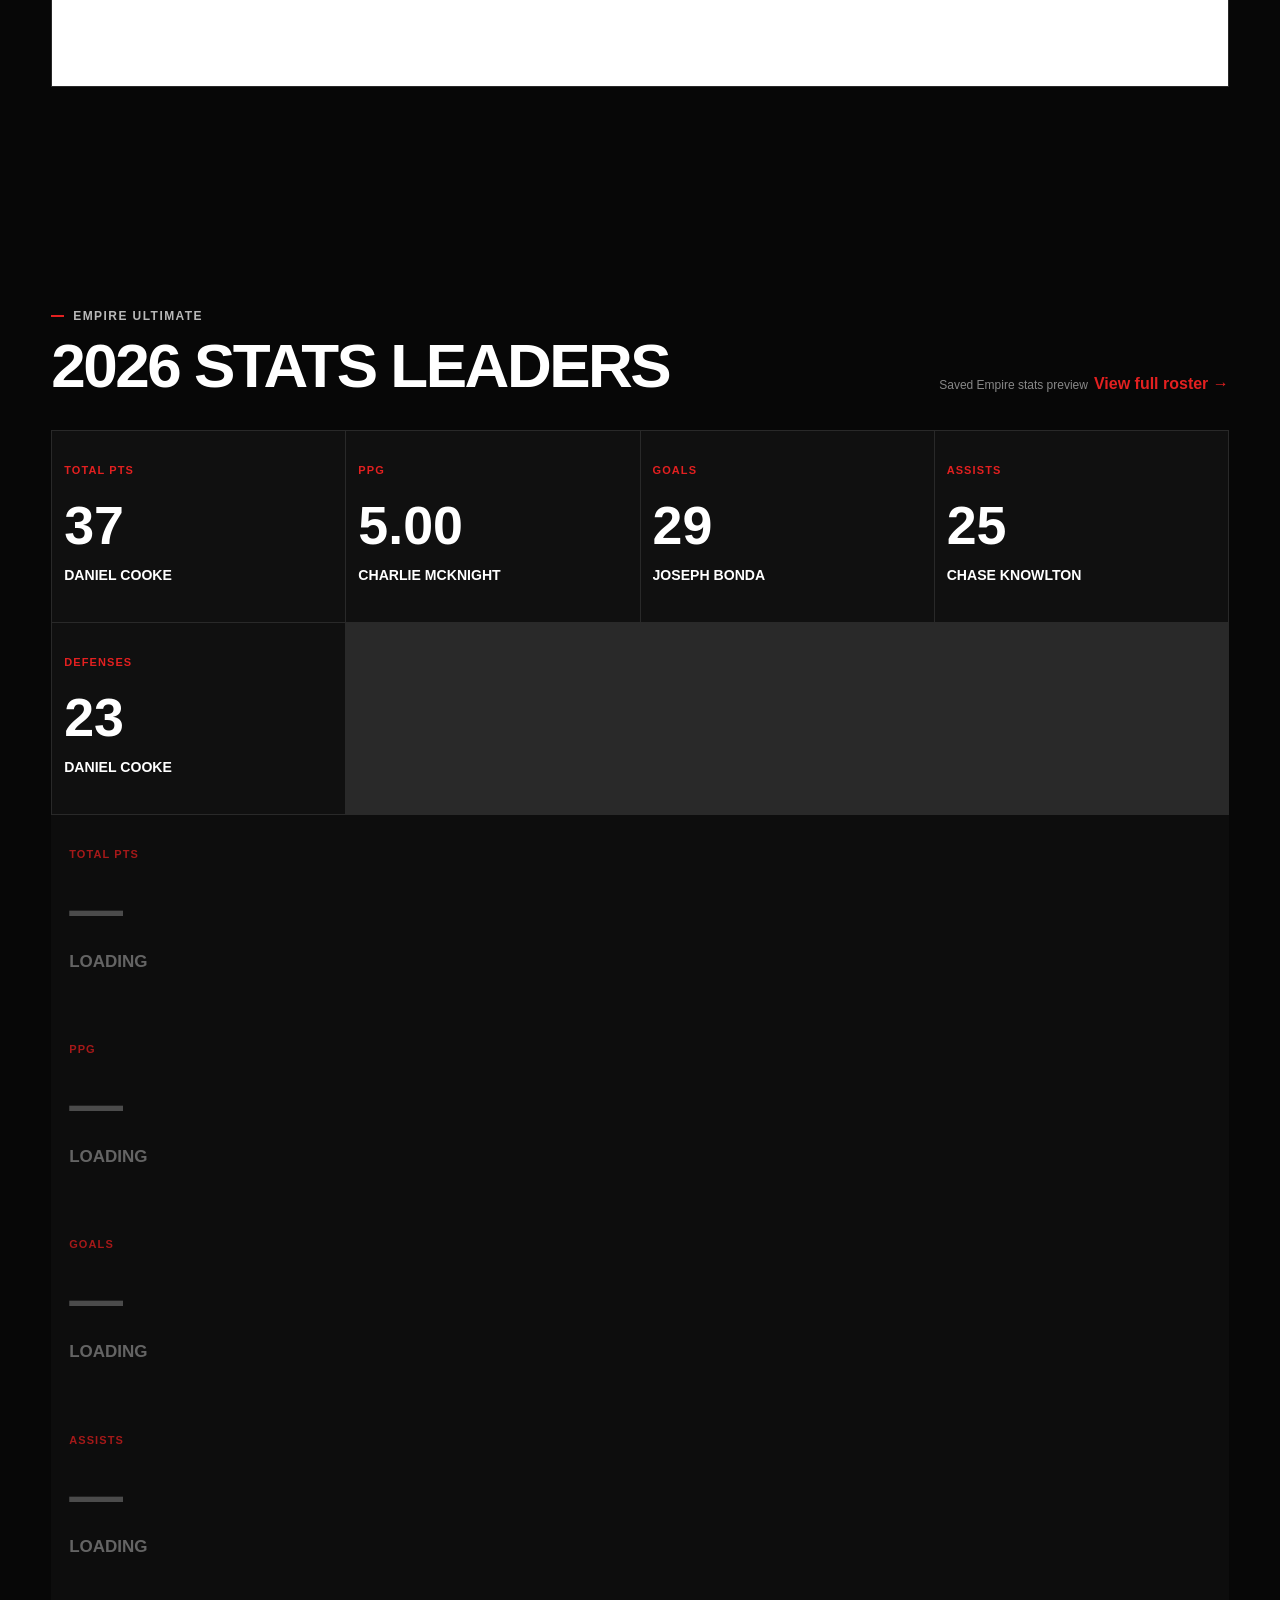
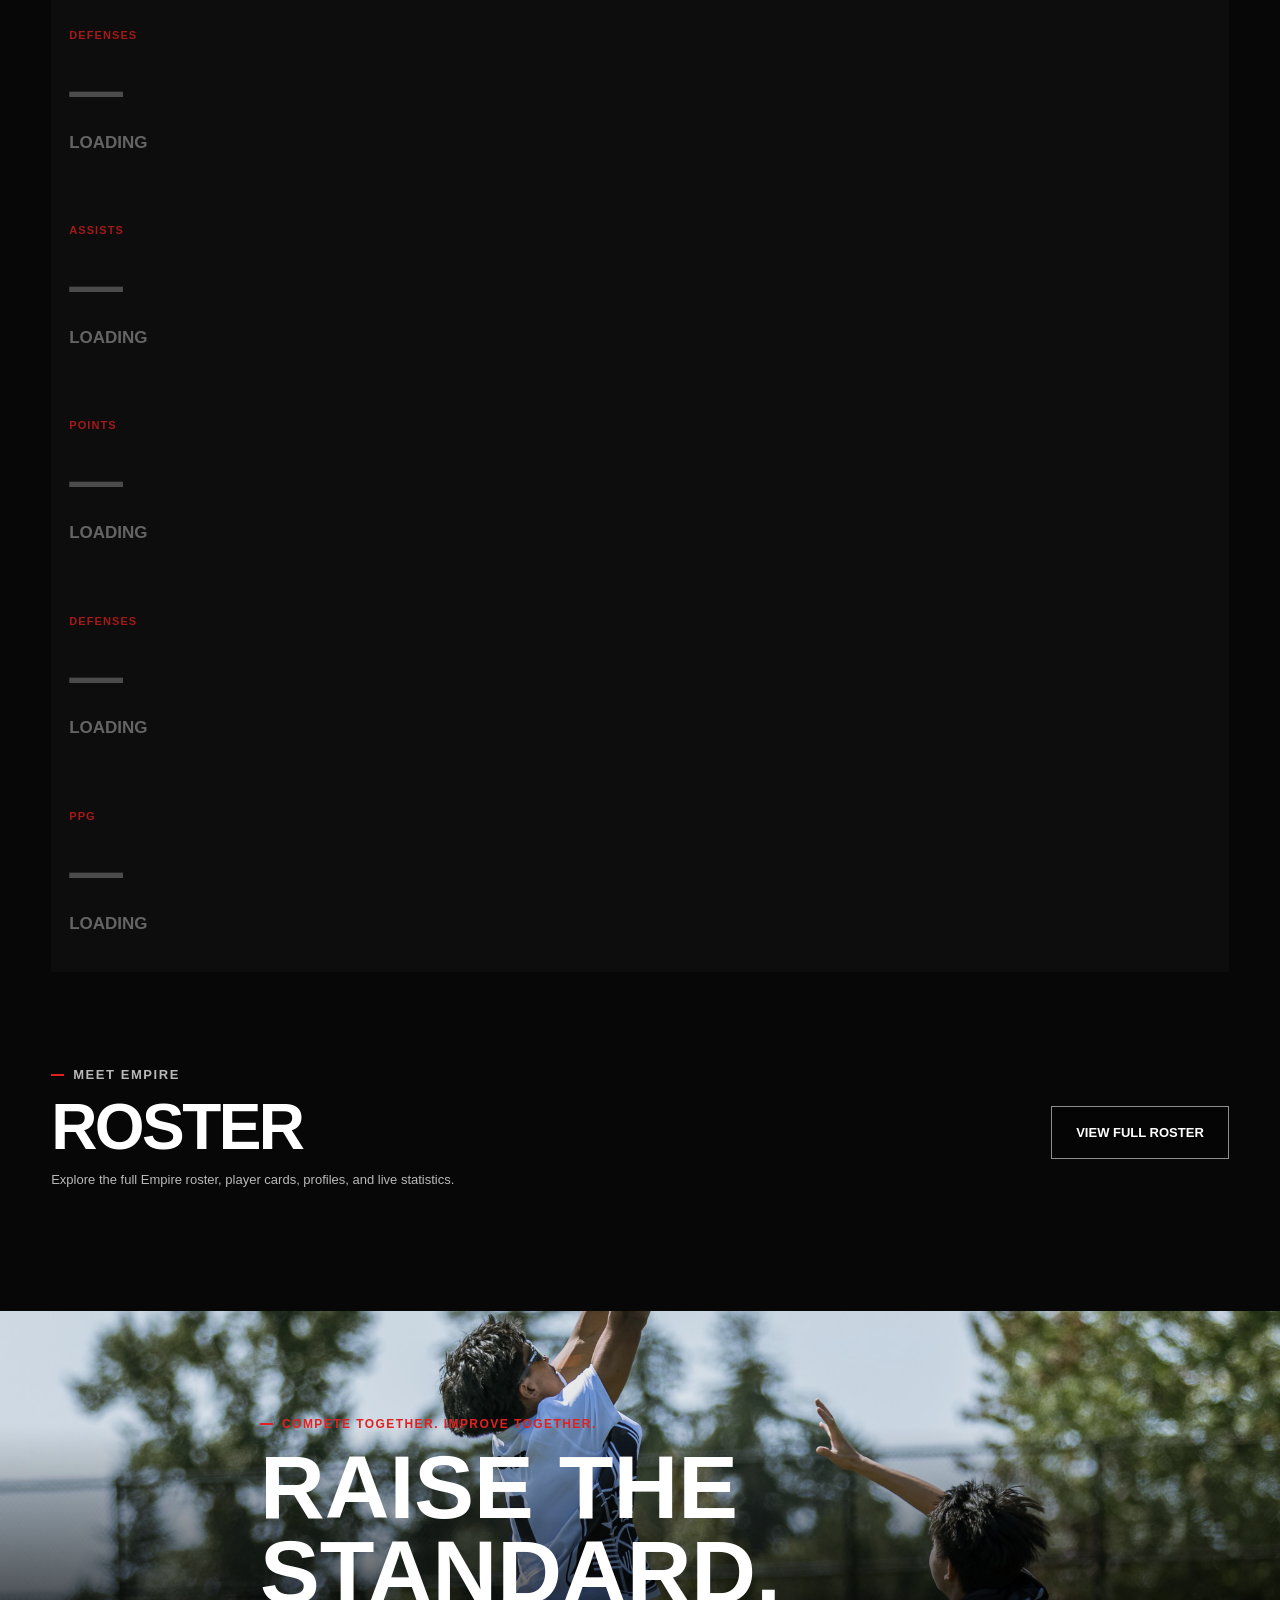
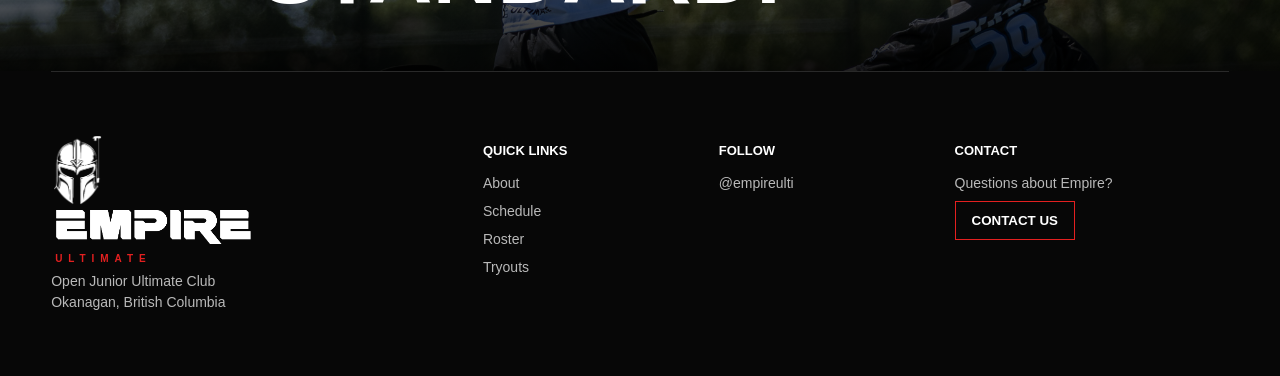
==== commit b5b4a1c6: "Add files via upload" ====
--- a/index.html
+++ b/index.html
@@ -116,10 +116,22 @@
       </div>
 
       <div class="leaders-grid" id="leaders-grid">
+        <div class="leader-card leader-loading"><span>Total Pts</span><strong>—</strong><h3>Loading</h3></div>
+        <div class="leader-card leader-loading"><span>PPG</span><strong>—</strong><h3>Loading</h3></div>
         <div class="leader-card leader-loading"><span>Goals</span><strong>—</strong><h3>Loading</h3></div>
+        <div class="leader-card leader-loading"><span>Assists</span><strong>—</strong><h3>Loading</h3></div>
+        <div class="leader-card leader-loading"><span>Defenses</span><strong>—</strong><h3>Loading</h3></div>
+      </div>
+        <div class="leader-card leader-loading"><span>Total Pts</span><strong>—</strong><h3>Loading</h3></div>
+        <div class="leader-card leader-loading"><span>PPG</span><strong>—</strong><h3>Loading</h3></div>
+        <div class="leader-card leader-loading"><span>Goals</span><strong>—</strong><h3>Loading</h3></div>
+        <div class="leader-card leader-loading"><span>Assists</span><strong>—</strong><h3>Loading</h3></div>
+        <div class="leader-card leader-loading"><span>Defenses</span><strong>—</strong><h3>Loading</h3></div>
+      </div>
         <div class="leader-card leader-loading"><span>Assists</span><strong>—</strong><h3>Loading</h3></div>
         <div class="leader-card leader-loading"><span>Points</span><strong>—</strong><h3>Loading</h3></div>
         <div class="leader-card leader-loading"><span>Defenses</span><strong>—</strong><h3>Loading</h3></div>
+        <div class="leader-card leader-loading"><span>PPG</span><strong>—</strong><h3>Loading</h3></div>
       </div>
 <div class="roster-heading roster-home-compact">
         <div>
@@ -205,7 +217,7 @@
     </section>
   </div>
 
-<script>window.EMPIRE_CONFIG={spreadsheetId:"1A0YqU2ktNMVOdlkCgaHnC2WQZYamUbJfSIHg2moKrO4",sheetName:"Empire Ultimate: Cumulative Stats",fallbackPlayers:[{"name": "Ben Lahey", "assists": 2, "goals": 9, "points": 11, "defenses": 2}, {"name": "Benji Cooke", "assists": 1, "goals": 0, "points": 1, "defenses": 8}, {"name": "Charlie McKnight", "assists": 9, "goals": 6, "points": 15, "defenses": 5}, {"name": "Chase Knowlton", "assists": 25, "goals": 4, "points": 29, "defenses": 7}, {"name": "Coby Martyn", "assists": 17, "goals": 17, "points": 34, "defenses": 20}, {"name": "Daniel Cooke", "assists": 22, "goals": 15, "points": 37, "defenses": 23}, {"name": "David Oyekanmi", "assists": 0, "goals": 4, "points": 4, "defenses": 9}, {"name": "Devon Berglund", "assists": 2, "goals": 5, "points": 7, "defenses": 8}, {"name": "Dylan Gfeller", "assists": 0, "goals": 0, "points": 0, "defenses": 0}, {"name": "Emerson Mitchell", "assists": 0, "goals": 0, "points": 0, "defenses": 0}, {"name": "Euan Hague", "assists": 4, "goals": 1, "points": 5, "defenses": 3}, {"name": "Joseph Bonda", "assists": 1, "goals": 29, "points": 30, "defenses": 7}, {"name": "Kai Lalonde", "assists": 1, "goals": 7, "points": 8, "defenses": 6}, {"name": "Kaden Terleski", "assists": 4, "goals": 3, "points": 7, "defenses": 4}, {"name": "Kayden Weiss", "assists": 12, "goals": 1, "points": 13, "defenses": 11}, {"name": "Leo Dollevoet", "assists": 0, "goals": 0, "points": 0, "defenses": 0}, {"name": "Ryan Ansdell", "assists": 2, "goals": 1, "points": 3, "defenses": 0}, {"name": "Rylan Terleski", "assists": 1, "goals": 4, "points": 5, "defenses": 3}, {"name": "Samuel Oyekanmi", "assists": 1, "goals": 0, "points": 1, "defenses": 3}, {"name": "Siyong Shim", "assists": 1, "goals": 3, "points": 4, "defenses": 4}]};</script>
+<script>window.EMPIRE_CONFIG={spreadsheetId:"1A0YqU2ktNMVOdlkCgaHnC2WQZYamUbJfSIHg2moKrO4",sheetName:"Empire Ultimate: Cumulative Stats",fallbackPlayers: [{"name": "Ben Lahey", "assists": 2, "goals": 9, "points": 11, "defenses": 2, "gamesPlayed": 6, "pointsPerGame": 1.8333}, {"name": "Benji Cooke", "assists": 1, "goals": 0, "points": 1, "defenses": 8, "gamesPlayed": 9, "pointsPerGame": 0.1111}, {"name": "Charlie McKnight", "assists": 9, "goals": 6, "points": 15, "defenses": 5, "gamesPlayed": 3, "pointsPerGame": 5.0}, {"name": "Chase Knowlton", "assists": 25, "goals": 4, "points": 29, "defenses": 7, "gamesPlayed": 9, "pointsPerGame": 3.2222}, {"name": "Coby Martyn", "assists": 17, "goals": 17, "points": 34, "defenses": 20, "gamesPlayed": 9, "pointsPerGame": 3.7778}, {"name": "Daniel Cooke", "assists": 22, "goals": 15, "points": 37, "defenses": 23, "gamesPlayed": 9, "pointsPerGame": 4.1111}, {"name": "David Oyekanmi", "assists": 0, "goals": 4, "points": 4, "defenses": 9, "gamesPlayed": 9, "pointsPerGame": 0.4444}, {"name": "Devon Berglund", "assists": 2, "goals": 5, "points": 7, "defenses": 8, "gamesPlayed": 9, "pointsPerGame": 0.7778}, {"name": "Dylan Gfeller", "assists": 0, "goals": 0, "points": 0, "defenses": 0, "gamesPlayed": 0, "pointsPerGame": 0.0}, {"name": "Emerson Mitchell", "assists": 0, "goals": 0, "points": 0, "defenses": 0, "gamesPlayed": 0, "pointsPerGame": 0.0}, {"name": "Euan Hague", "assists": 4, "goals": 1, "points": 5, "defenses": 3, "gamesPlayed": 9, "pointsPerGame": 0.5556}, {"name": "Joseph Bonda", "assists": 1, "goals": 29, "points": 30, "defenses": 7, "gamesPlayed": 9, "pointsPerGame": 3.3333}, {"name": "Kai Lalonde", "assists": 1, "goals": 7, "points": 8, "defenses": 6, "gamesPlayed": 6, "pointsPerGame": 1.3333}, {"name": "Kaden Terleski", "assists": 4, "goals": 3, "points": 7, "defenses": 4, "gamesPlayed": 9, "pointsPerGame": 0.7778}, {"name": "Kayden Weiss", "assists": 12, "goals": 1, "points": 13, "defenses": 11, "gamesPlayed": 6, "pointsPerGame": 2.1667}, {"name": "Leo Dollevoet", "assists": 0, "goals": 0, "points": 0, "defenses": 0, "gamesPlayed": 0, "pointsPerGame": 0.0}, {"name": "Ryan Ansdell", "assists": 2, "goals": 1, "points": 3, "defenses": 0, "gamesPlayed": 3, "pointsPerGame": 1.0}, {"name": "Rylan Terleski", "assists": 1, "goals": 4, "points": 5, "defenses": 3, "gamesPlayed": 6, "pointsPerGame": 0.8333}, {"name": "Samuel Oyekanmi", "assists": 1, "goals": 0, "points": 1, "defenses": 3, "gamesPlayed": 9, "pointsPerGame": 0.1111}, {"name": "Siyong Shim", "assists": 1, "goals": 3, "points": 4, "defenses": 4, "gamesPlayed": 3, "pointsPerGame": 1.3333}, {"name": "Landen Grimard-Newstead", "assists": 0, "goals": 0, "points": 0, "defenses": 0, "gamesPlayed": 0, "pointsPerGame": 0.0}]};</script>
   <script src="data.js"></script>
   <script src="script.js"></script>
 </body>
--- a/styles.css
+++ b/styles.css
@@ -224,7 +224,7 @@
 .why-inner { padding-top: 92px; padding-bottom: 92px; }
 .why-grid {
   display: grid;
-  grid-template-columns: repeat(4, 1fr);
+  grid-template-columns: repeat(5, minmax(0, 1fr));
   gap: 1px;
   background: var(--line);
   border: 1px solid var(--line);
@@ -418,7 +418,7 @@
   background: var(--line);
   border: 1px solid var(--line);
 }
-.leader-card { background: #101010; padding: 30px 26px; }
+.leader-card { background: #101010; padding: 26px 18px; min-width: 0; }
 .leader-card span {
   color: var(--red);
   text-transform: uppercase;
@@ -429,10 +429,10 @@
 .leader-card strong {
   display: block;
   margin: 18px 0 12px;
-  font-size: 58px;
+  font-size: clamp(38px, 4.2vw, 54px);
   line-height: 1;
 }
-.leader-card h3 { font-size: 18px; text-transform: uppercase; }
+.leader-card h3 { font-size: clamp(12px, 1.35vw, 17px); text-transform: uppercase; white-space: nowrap; overflow: hidden; text-overflow: ellipsis; }
 .leader-card:hover { background: #171717; }
 
 .roster-heading {
@@ -1400,3 +1400,500 @@
     padding-bottom: 48px;
   }
 }
+
+
+/* v2.0 image-only roster tiles */
+.profile-grid {
+  grid-template-columns: repeat(3, minmax(0, 1fr));
+  gap: 18px;
+}
+
+.roster-tile {
+  position: relative;
+  display: block;
+  overflow: hidden;
+  border: 1px solid var(--line);
+  background: #050505;
+  aspect-ratio: 3 / 4;
+}
+
+.roster-tile img {
+  display: block;
+  width: 100%;
+  height: 100%;
+  object-fit: contain;
+  background: #050505;
+  transition: transform .25s ease, filter .25s ease;
+}
+
+.roster-tile-overlay {
+  position: absolute;
+  inset: auto 0 0;
+  display: flex;
+  align-items: flex-start;
+  flex-direction: column;
+  gap: 5px;
+  padding: 20px;
+  background: linear-gradient(transparent, rgba(0,0,0,.92));
+  opacity: 0;
+  transform: translateY(10px);
+  transition: opacity .2s ease, transform .2s ease;
+}
+
+.roster-tile-overlay strong {
+  color: white;
+  font-size: 13px;
+  text-transform: uppercase;
+  letter-spacing: .06em;
+}
+
+.roster-tile-overlay small {
+  color: #bbb;
+  font-size: 11px;
+}
+
+.roster-tile:hover img {
+  transform: scale(1.015);
+  filter: brightness(1.05);
+}
+
+.roster-tile:hover .roster-tile-overlay,
+.roster-tile:focus-visible .roster-tile-overlay {
+  opacity: 1;
+  transform: translateY(0);
+}
+
+@media (max-width: 1100px) {
+  .profile-grid {
+    grid-template-columns: repeat(2, minmax(0, 1fr));
+  }
+}
+
+@media (max-width: 650px) {
+  .profile-grid {
+    grid-template-columns: repeat(2, minmax(0, 1fr));
+    gap: 10px;
+  }
+
+  .roster-tile-overlay {
+    display: none;
+  }
+}
+
+
+/* v2.1 names on placeholder roster cards */
+.placeholder-player-name {
+  position: absolute;
+  left: 7%;
+  right: 7%;
+  bottom: 6%;
+  z-index: 2;
+  padding: 12px 10px;
+  border: 2px solid white;
+  background: rgba(0, 0, 0, .86);
+  color: white;
+  font-size: clamp(16px, 2vw, 28px);
+  font-weight: 800;
+  line-height: 1.05;
+  text-align: center;
+  text-transform: uppercase;
+  letter-spacing: .02em;
+}
+
+@media (max-width: 650px) {
+  .placeholder-player-name {
+    padding: 8px 6px;
+    font-size: 14px;
+  }
+}
+
+
+/* v2.2 roster overlay polish */
+.roster-tile-overlay{
+  z-index:4;
+}
+.roster-tile-overlay strong{
+  color:#ef2429;
+  text-shadow:0 1px 4px rgba(0,0,0,.7);
+}
+.placeholder-player-name{
+  z-index:3;
+  bottom:3%;
+}
+.roster-tile:hover .placeholder-player-name,
+.roster-tile:focus-visible .placeholder-player-name{
+  opacity:.2;
+  transition:opacity .2s ease;
+}
+
+
+/* v2.3 centered profile overlay and cleaner placeholders */
+.roster-tile-overlay {
+  inset: 0;
+  z-index: 5;
+  align-items: center;
+  justify-content: center;
+  gap: 8px;
+  padding: 24px;
+  background: rgba(0, 0, 0, .58);
+  opacity: 0;
+  transform: none;
+  text-align: center;
+}
+
+.roster-tile-overlay strong {
+  color: #ef2429;
+  font-size: clamp(16px, 2vw, 24px);
+  text-shadow: 0 2px 8px rgba(0,0,0,.9);
+}
+
+.roster-tile-overlay small {
+  color: white;
+  font-size: 11px;
+  text-shadow: 0 2px 8px rgba(0,0,0,.9);
+}
+
+.roster-tile:hover .roster-tile-overlay,
+.roster-tile:focus-visible .roster-tile-overlay {
+  opacity: 1;
+}
+
+.placeholder-player-name {
+  left: 7%;
+  right: 7%;
+  bottom: 2.5%;
+  z-index: 4;
+}
+
+.roster-tile:hover .placeholder-player-name,
+.roster-tile:focus-visible .placeholder-player-name {
+  opacity: 1;
+}
+
+@media (max-width: 650px) {
+  .roster-tile-overlay {
+    display: flex;
+    opacity: 0;
+  }
+
+  .roster-tile:active .roster-tile-overlay,
+  .roster-tile:focus .roster-tile-overlay {
+    opacity: 1;
+  }
+}
+
+
+/* v2.4 improved roster overlay */
+.roster-tile-overlay{
+display:flex;
+flex-direction:column;
+justify-content:center;
+align-items:center;
+gap:10px;
+background:rgba(0,0,0,.62);
+}
+
+.roster-tile-overlay .overlay-position{
+font-size:clamp(28px,2.5vw,40px);
+font-weight:800;
+letter-spacing:.05em;
+color:#fff;
+text-transform:uppercase;
+}
+
+.roster-tile-overlay .overlay-location{
+font-size:clamp(18px,1.5vw,24px);
+font-weight:600;
+color:#fff;
+}
+
+.roster-tile-overlay .overlay-link{
+margin-top:12px;
+font-size:15px;
+font-weight:700;
+color:#ef2429;
+text-transform:uppercase;
+letter-spacing:.08em;
+}
+
+
+/* v2.5 confirmed overlay markup and placeholder behavior */
+.roster-tile-overlay .overlay-position,
+.roster-tile-overlay .overlay-location,
+.roster-tile-overlay .overlay-link {
+  display: block;
+}
+
+.roster-tile:hover .placeholder-player-name,
+.roster-tile:focus-visible .placeholder-player-name {
+  opacity: .18;
+}
+
+
+/* v2.6 final profile and placeholder polish */
+.individual-profile-content h1 {
+  font-size: clamp(44px, 5.4vw, 74px);
+  line-height: .94;
+  margin-bottom: 30px;
+}
+
+.individual-profile {
+  align-items: stretch;
+}
+
+.individual-profile-art {
+  display: flex;
+  align-items: center;
+  justify-content: center;
+  overflow: hidden;
+}
+
+.individual-profile-art img {
+  width: 100%;
+  height: auto;
+  max-height: 780px;
+  object-fit: contain;
+  object-position: center;
+}
+
+.individual-profile-content {
+  padding-top: clamp(34px, 4.5vw, 60px);
+  padding-bottom: clamp(34px, 4.5vw, 60px);
+}
+
+.profile-bio-block {
+  margin: 34px 0;
+  padding-top: 26px;
+}
+
+.expanded-stats {
+  padding-top: 22px;
+  padding-bottom: 22px;
+}
+
+.placeholder-player-name {
+  bottom: 2.2%;
+}
+
+@media (max-width: 760px) {
+  .individual-profile-content h1 {
+    font-size: clamp(40px, 12vw, 58px);
+  }
+
+  .individual-profile-art img {
+    max-height: 620px;
+  }
+}
+
+
+/* v2.7 placeholder-card alignment */
+.placeholder-player-name {
+  left: 4.5%;
+  right: 4.5%;
+  bottom: 4.6%;
+  padding: 13px 10px 11px;
+  border: 6px solid #fff;
+  background: #050505;
+  font-family: Rockwell, "Roboto Slab", "Courier New", Georgia, serif;
+  font-size: clamp(17px, 2.1vw, 30px);
+  font-weight: 900;
+  letter-spacing: -.025em;
+  line-height: .96;
+  box-shadow: 0 0 0 3px #050505;
+}
+
+@media (max-width: 650px) {
+  .placeholder-player-name {
+    left: 4%;
+    right: 4%;
+    bottom: 4.3%;
+    padding: 8px 5px 7px;
+    border-width: 4px;
+    font-size: clamp(12px, 4.1vw, 18px);
+  }
+}
+
+
+/* v2.8 corrected placeholder artwork and athletic nameplate */
+.placeholder-player-name {
+  left: 3.8%;
+  right: 3.8%;
+  bottom: 4.3%;
+  min-height: 88px;
+  display: flex;
+  align-items: center;
+  justify-content: center;
+  padding: 13px 8px 10px;
+  border: 7px solid #fff;
+  background: #050505;
+  overflow: hidden;
+  font-family: "Roboto Slab", "Rockwell Extra Bold", Rockwell, Georgia, serif;
+  font-size: clamp(18px, 2.25vw, 32px);
+  font-weight: 900;
+  letter-spacing: -.045em;
+  line-height: .92;
+  text-shadow: 0 1px 0 #000;
+  box-shadow: 0 0 0 4px #050505;
+  transform: none;
+}
+
+.placeholder-player-name::first-line {
+  font-stretch: condensed;
+}
+
+@supports (font-stretch: condensed) {
+  .placeholder-player-name {
+    font-stretch: condensed;
+  }
+}
+
+@media (max-width: 650px) {
+  .placeholder-player-name {
+    left: 3.5%;
+    right: 3.5%;
+    bottom: 4.1%;
+    min-height: 54px;
+    padding: 8px 4px 6px;
+    border-width: 4px;
+    font-size: clamp(12px, 4.2vw, 19px);
+    box-shadow: 0 0 0 2px #050505;
+  }
+}
+
+
+/* v3.0 final placeholder nameplate refinement */
+.placeholder-player-name {
+  left: 4.2%;
+  right: 4.2%;
+  bottom: 4.7%;
+  min-height: 66px;
+  padding: 8px 8px 6px;
+  border: 5px solid #fff;
+  background: #050505;
+  font-family: "Roboto Slab", "Arial Narrow", "Roboto Condensed", Rockwell, Georgia, serif;
+  font-size: clamp(17px, 1.95vw, 28px);
+  font-weight: 700;
+  letter-spacing: -.04em;
+  line-height: .92;
+  box-shadow: 0 0 0 3px #050505;
+}
+
+@media (max-width: 650px) {
+  .placeholder-player-name {
+    left: 4%;
+    right: 4%;
+    bottom: 4.5%;
+    min-height: 44px;
+    padding: 6px 4px 4px;
+    border-width: 3px;
+    font-size: clamp(11px, 3.8vw, 17px);
+    box-shadow: 0 0 0 2px #050505;
+  }
+}
+
+/* v3.3 expanded profile name sizing */
+.individual-profile-content h1.profile-name-long {
+  font-size: clamp(38px, 4.35vw, 62px);
+  line-height: .96;
+}
+.individual-profile-content h1.profile-name-very-long {
+  font-size: clamp(34px, 3.65vw, 54px);
+  line-height: .98;
+  max-width: 100%;
+}
+@media (max-width: 760px) {
+  .individual-profile-content h1.profile-name-long {
+    font-size: clamp(36px, 10vw, 50px);
+  }
+  .individual-profile-content h1.profile-name-very-long {
+    font-size: clamp(32px, 8.8vw, 44px);
+  }
+}
+
+
+/* v3.4 Games Played + Points Per Game */
+.profile-stat-line {
+  display: grid;
+  grid-template-columns: repeat(5, minmax(0, 1fr));
+  gap: 6px;
+  width: 100%;
+}
+
+.profile-stat-line span {
+  min-width: 0;
+  text-align: center;
+  white-space: nowrap;
+  font-size: 9px;
+  letter-spacing: .035em;
+}
+
+.profile-stat-line strong {
+  font-size: clamp(21px, 2.2vw, 32px);
+}
+
+@media (max-width: 700px) {
+  .profile-stat-line {
+    grid-template-columns: repeat(5, minmax(0, 1fr));
+    gap: 2px;
+  }
+
+  .profile-stat-line span {
+    font-size: 7px;
+    letter-spacing: 0;
+  }
+
+  .profile-stat-line strong {
+    font-size: clamp(17px, 5vw, 23px);
+  }
+}
+
+/* v3.8 — five stat leaders remain on one row */
+@media (max-width: 700px) {
+  .leaders-grid {
+    grid-template-columns: repeat(5, minmax(0, 1fr));
+  }
+  .leader-card {
+    padding: 16px 5px;
+    text-align: center;
+  }
+  .leader-card span {
+    font-size: 7px;
+    letter-spacing: .03em;
+    white-space: nowrap;
+  }
+  .leader-card strong {
+    margin: 10px 0 7px;
+    font-size: clamp(24px, 8vw, 34px);
+  }
+  .leader-card h3 {
+    font-size: clamp(7px, 2.2vw, 10px);
+    white-space: nowrap;
+    overflow: hidden;
+    text-overflow: ellipsis;
+  }
+}
+
+
+/* v3.9 — six homepage stat leaders, matching profile order */
+.leaders-grid .leader-card {
+  padding-left: 12px;
+  padding-right: 12px;
+}
+.leaders-grid .leader-card h3 {
+  font-size: clamp(11px, 1.1vw, 15px);
+}
+@media (max-width: 700px) {
+  .leaders-grid .leader-card {
+    padding-left: 3px;
+    padding-right: 3px;
+  }
+  .leaders-grid .leader-card span {
+    font-size: 6.5px;
+  }
+  .leaders-grid .leader-card strong {
+    font-size: clamp(21px, 6.8vw, 31px);
+  }
+  .leaders-grid .leader-card h3 {
+    font-size: clamp(6px, 1.8vw, 9px);
+  }
+}
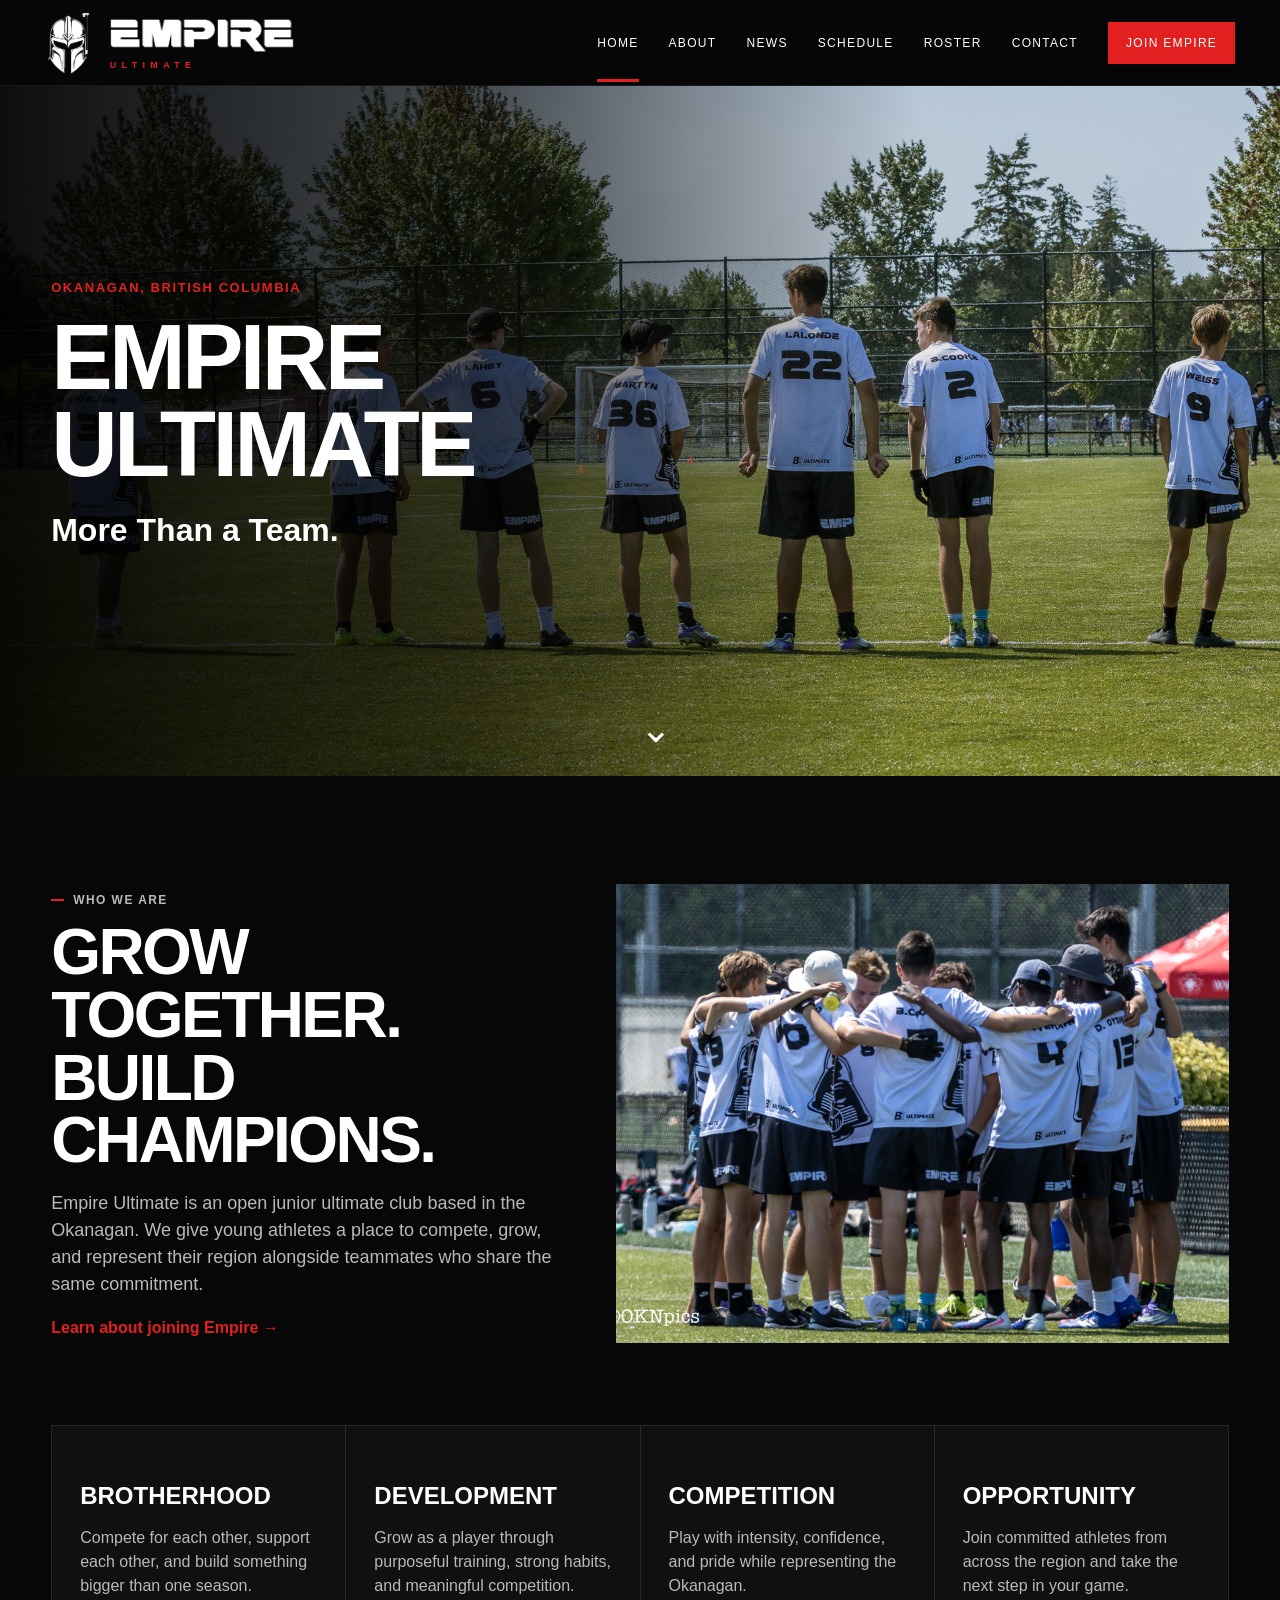
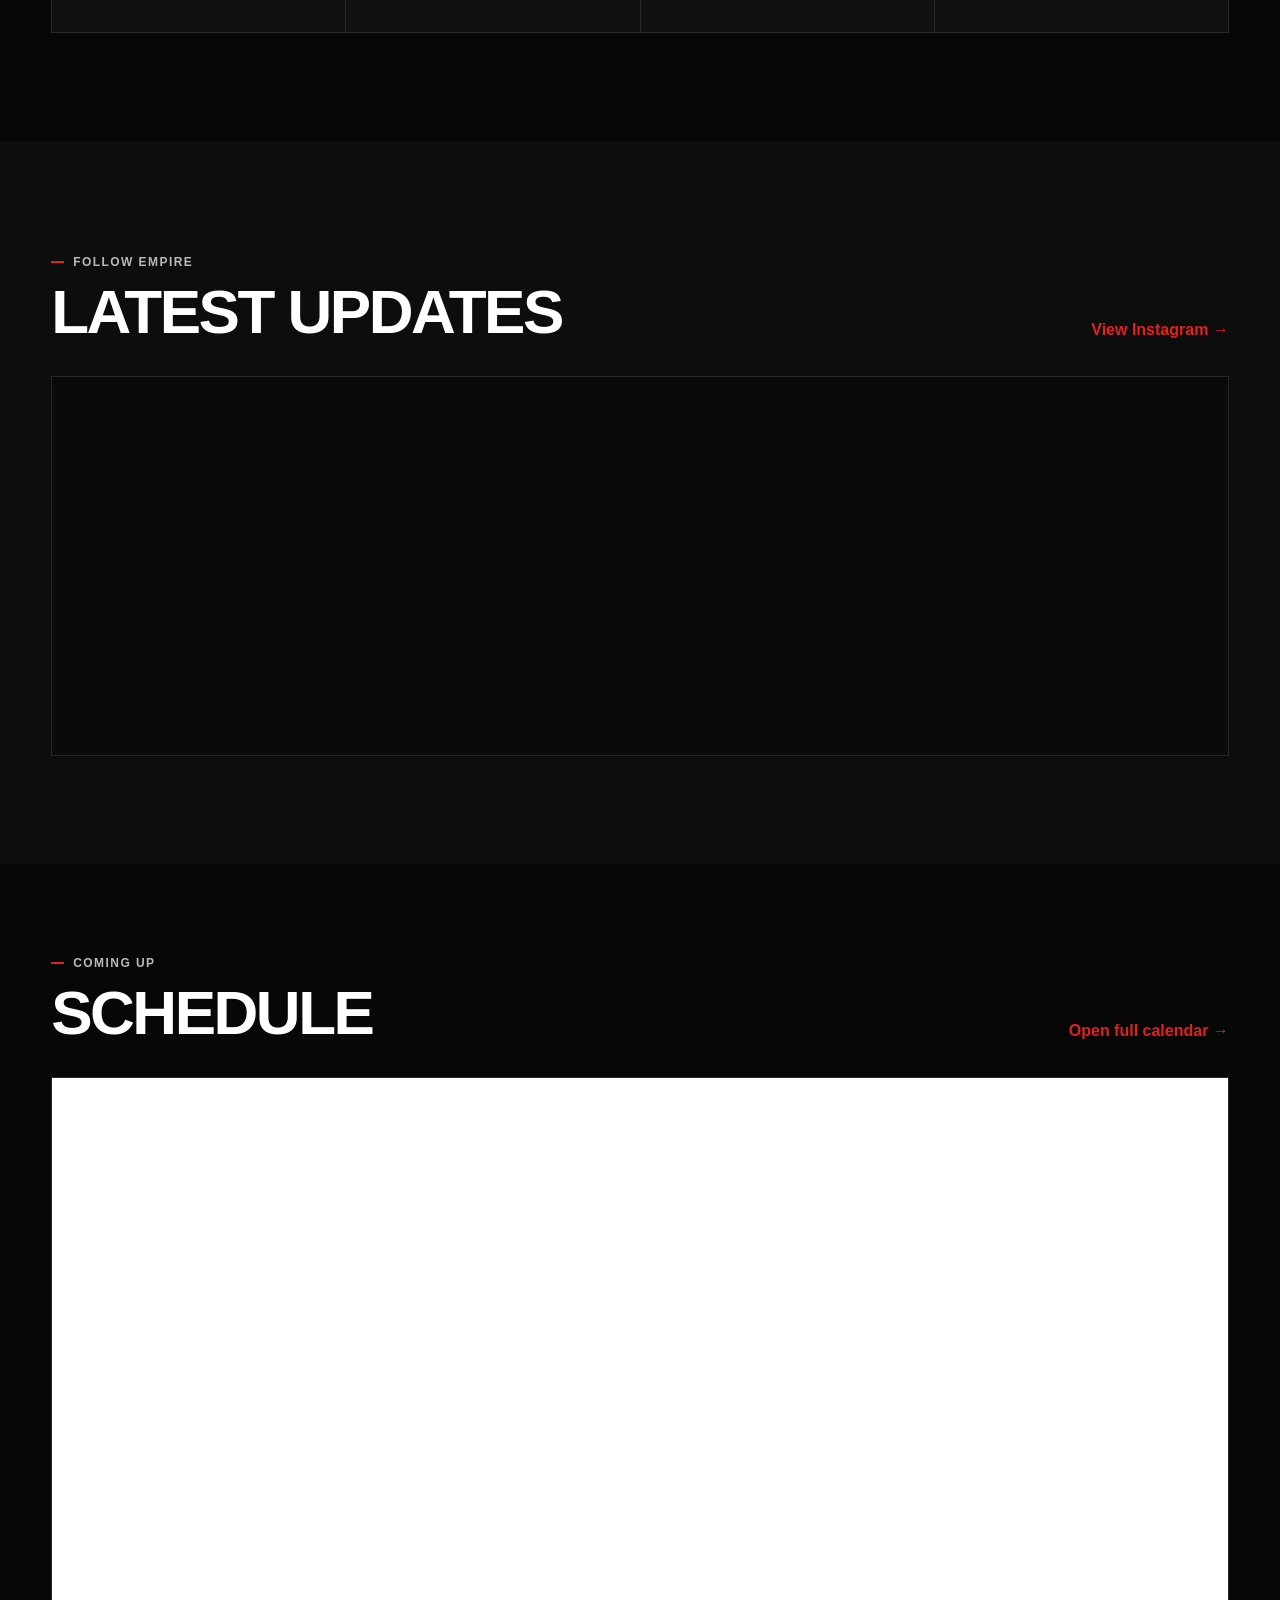
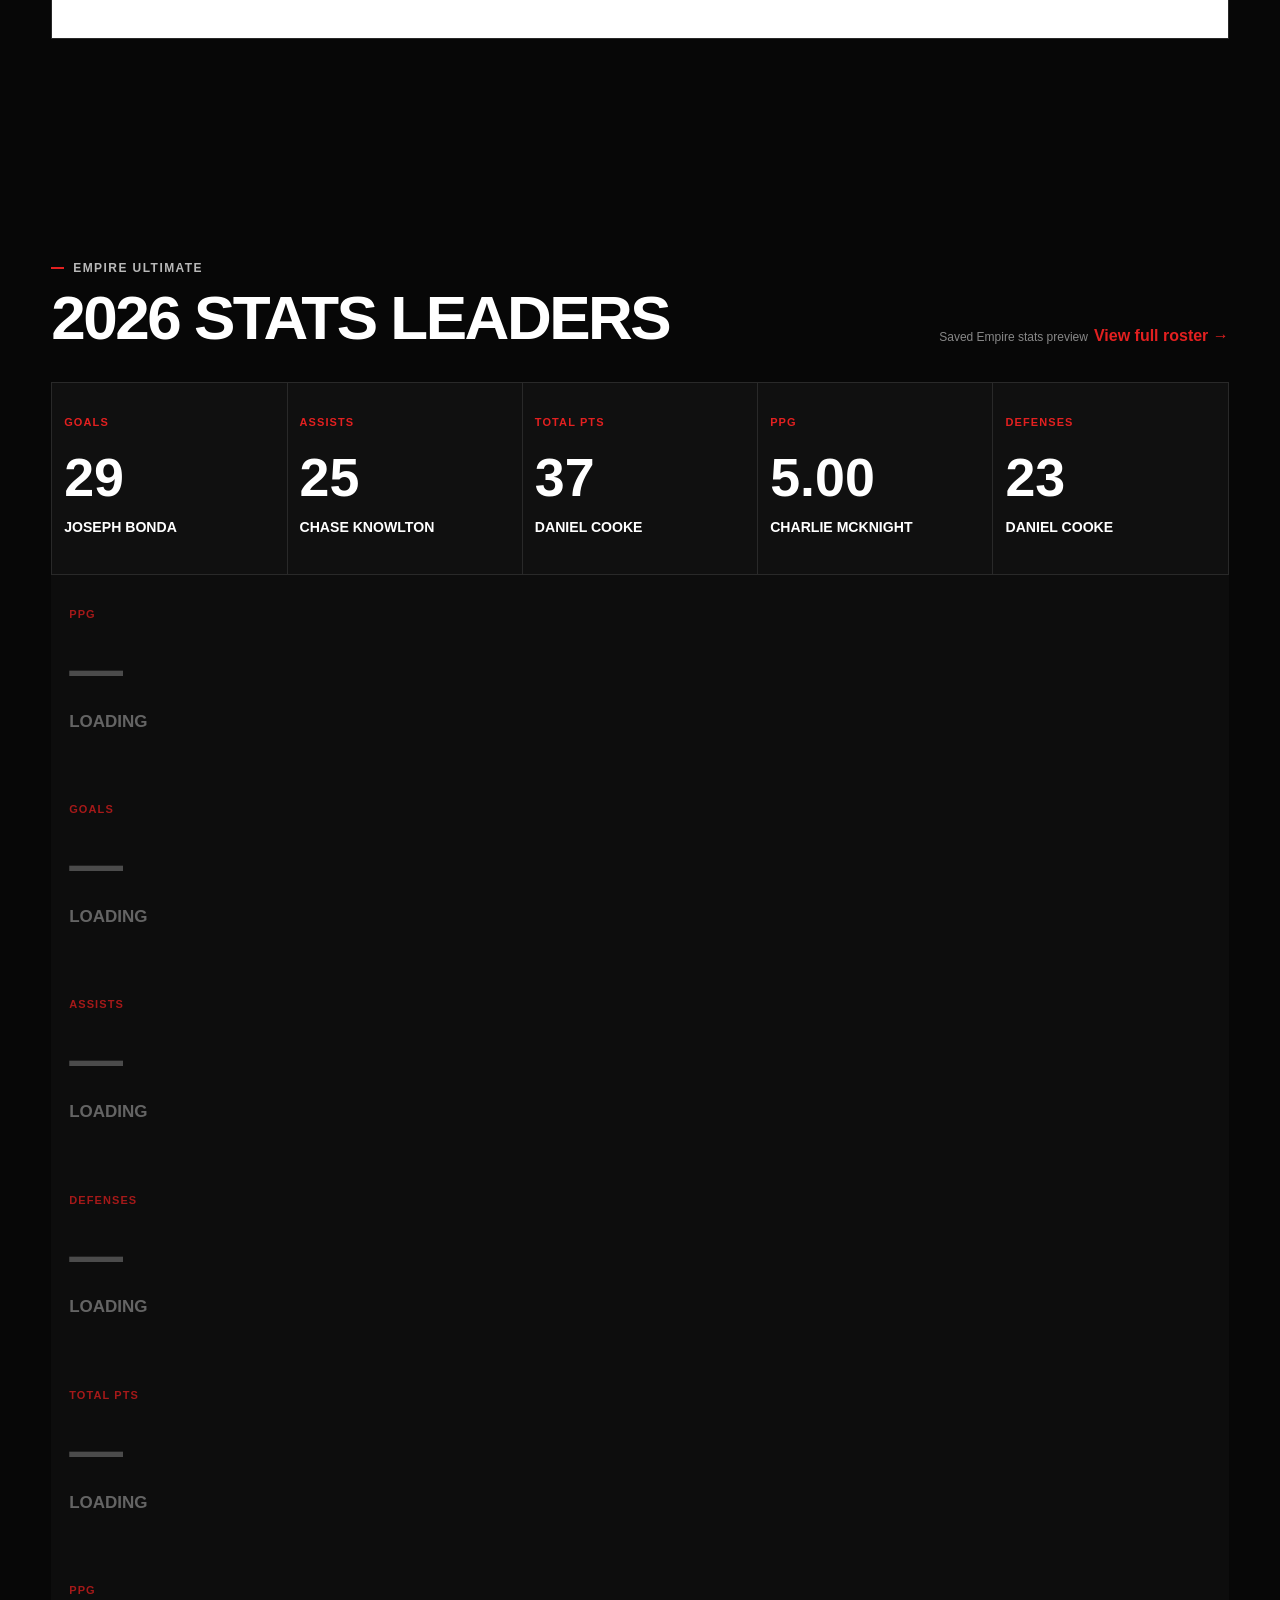
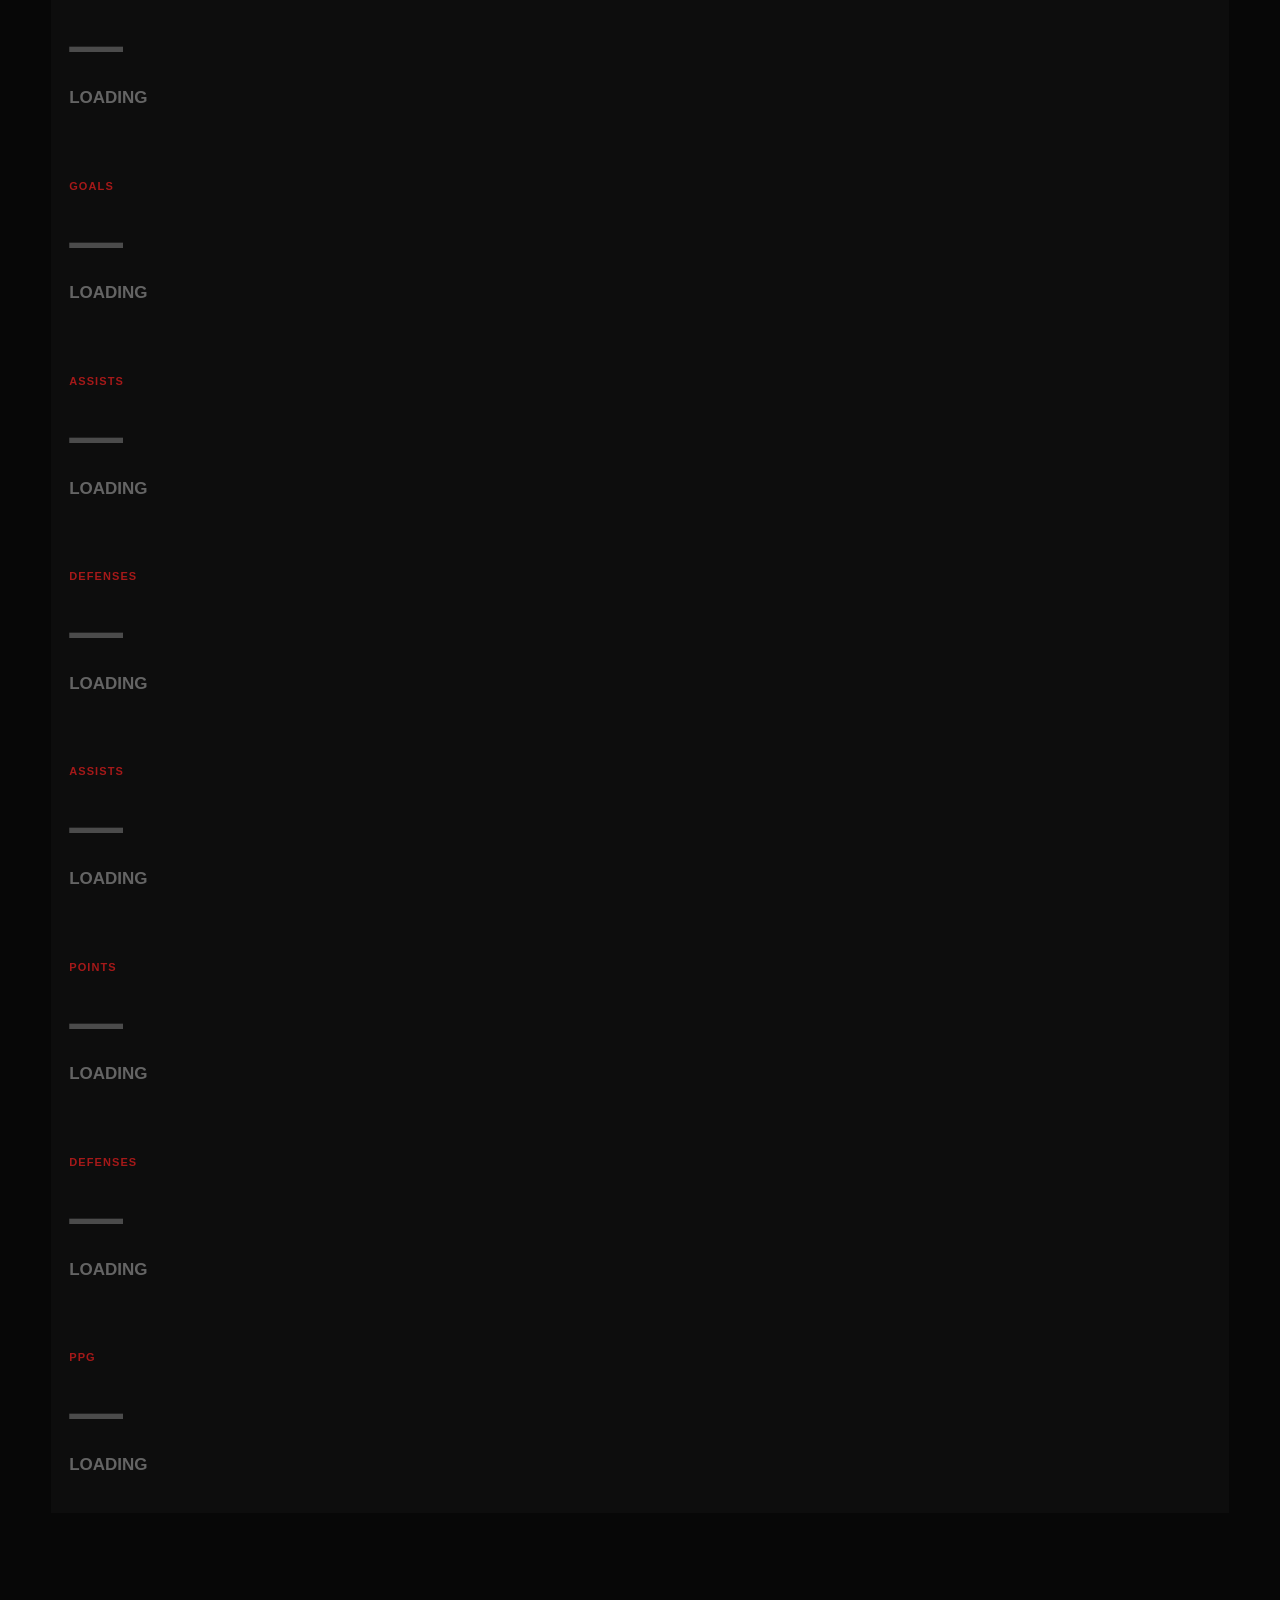
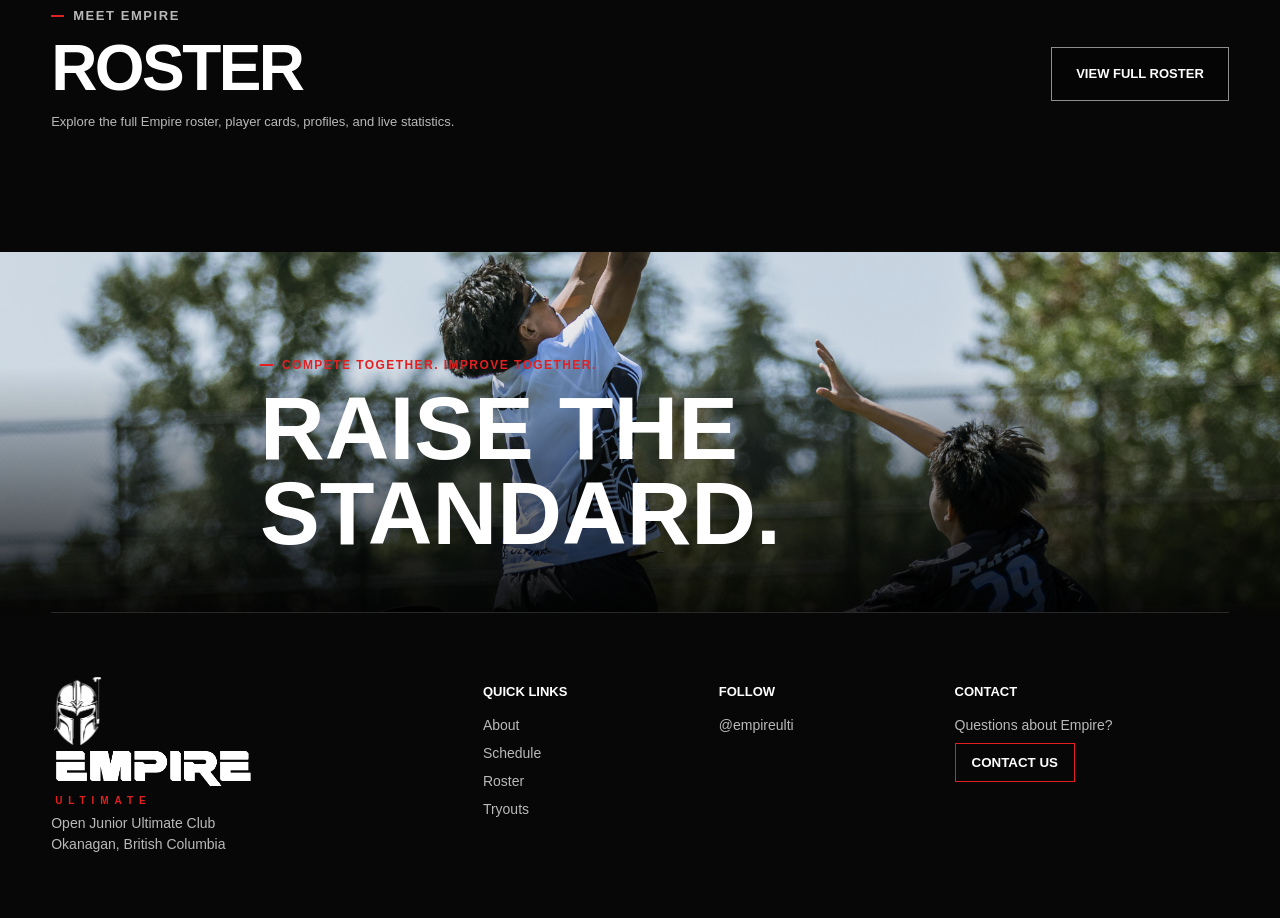
==== commit cf4e458f: "Add files via upload" ====
--- a/index.html
+++ b/index.html
@@ -116,7 +116,12 @@
       </div>
 
       <div class="leaders-grid" id="leaders-grid">
+        <div class="leader-card leader-loading"><span>Goals</span><strong>—</strong><h3>Loading</h3></div>
+        <div class="leader-card leader-loading"><span>Assists</span><strong>—</strong><h3>Loading</h3></div>
         <div class="leader-card leader-loading"><span>Total Pts</span><strong>—</strong><h3>Loading</h3></div>
+        <div class="leader-card leader-loading"><span>PPG</span><strong>—</strong><h3>Loading</h3></div>
+        <div class="leader-card leader-loading"><span>Defenses</span><strong>—</strong><h3>Loading</h3></div>
+      </div>
         <div class="leader-card leader-loading"><span>PPG</span><strong>—</strong><h3>Loading</h3></div>
         <div class="leader-card leader-loading"><span>Goals</span><strong>—</strong><h3>Loading</h3></div>
         <div class="leader-card leader-loading"><span>Assists</span><strong>—</strong><h3>Loading</h3></div>
--- a/styles.css
+++ b/styles.css
@@ -1897,3 +1897,28 @@
     font-size: clamp(6px, 1.8vw, 9px);
   }
 }
+
+
+/* v3.11 — corrective grid rules */
+.leaders-grid {
+  grid-template-columns: repeat(5, minmax(0, 1fr)) !important;
+}
+.why-grid {
+  grid-template-columns: repeat(4, minmax(0, 1fr)) !important;
+}
+@media (max-width: 900px) {
+  .leaders-grid {
+    grid-template-columns: repeat(5, minmax(0, 1fr)) !important;
+  }
+  .why-grid {
+    grid-template-columns: repeat(2, minmax(0, 1fr)) !important;
+  }
+}
+@media (max-width: 700px) {
+  .leaders-grid {
+    grid-template-columns: repeat(5, minmax(0, 1fr)) !important;
+  }
+  .why-grid {
+    grid-template-columns: 1fr !important;
+  }
+}
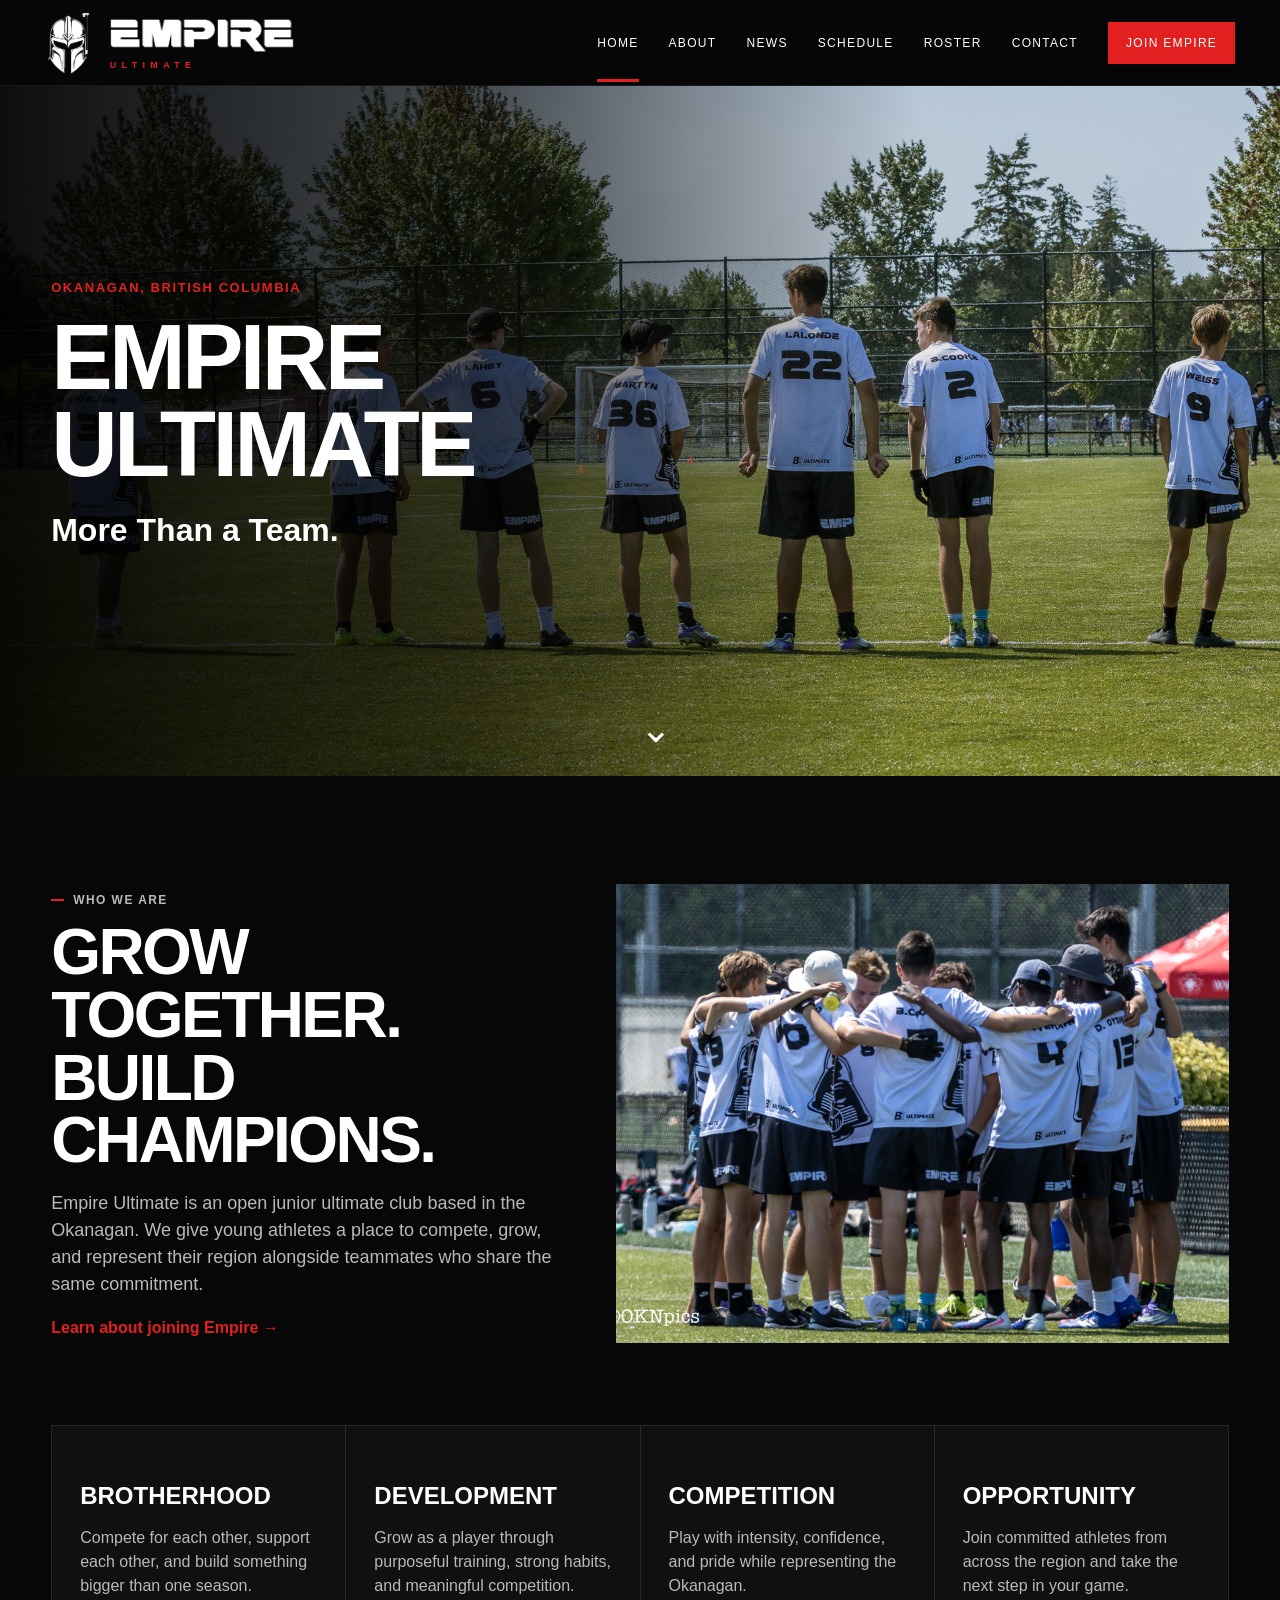
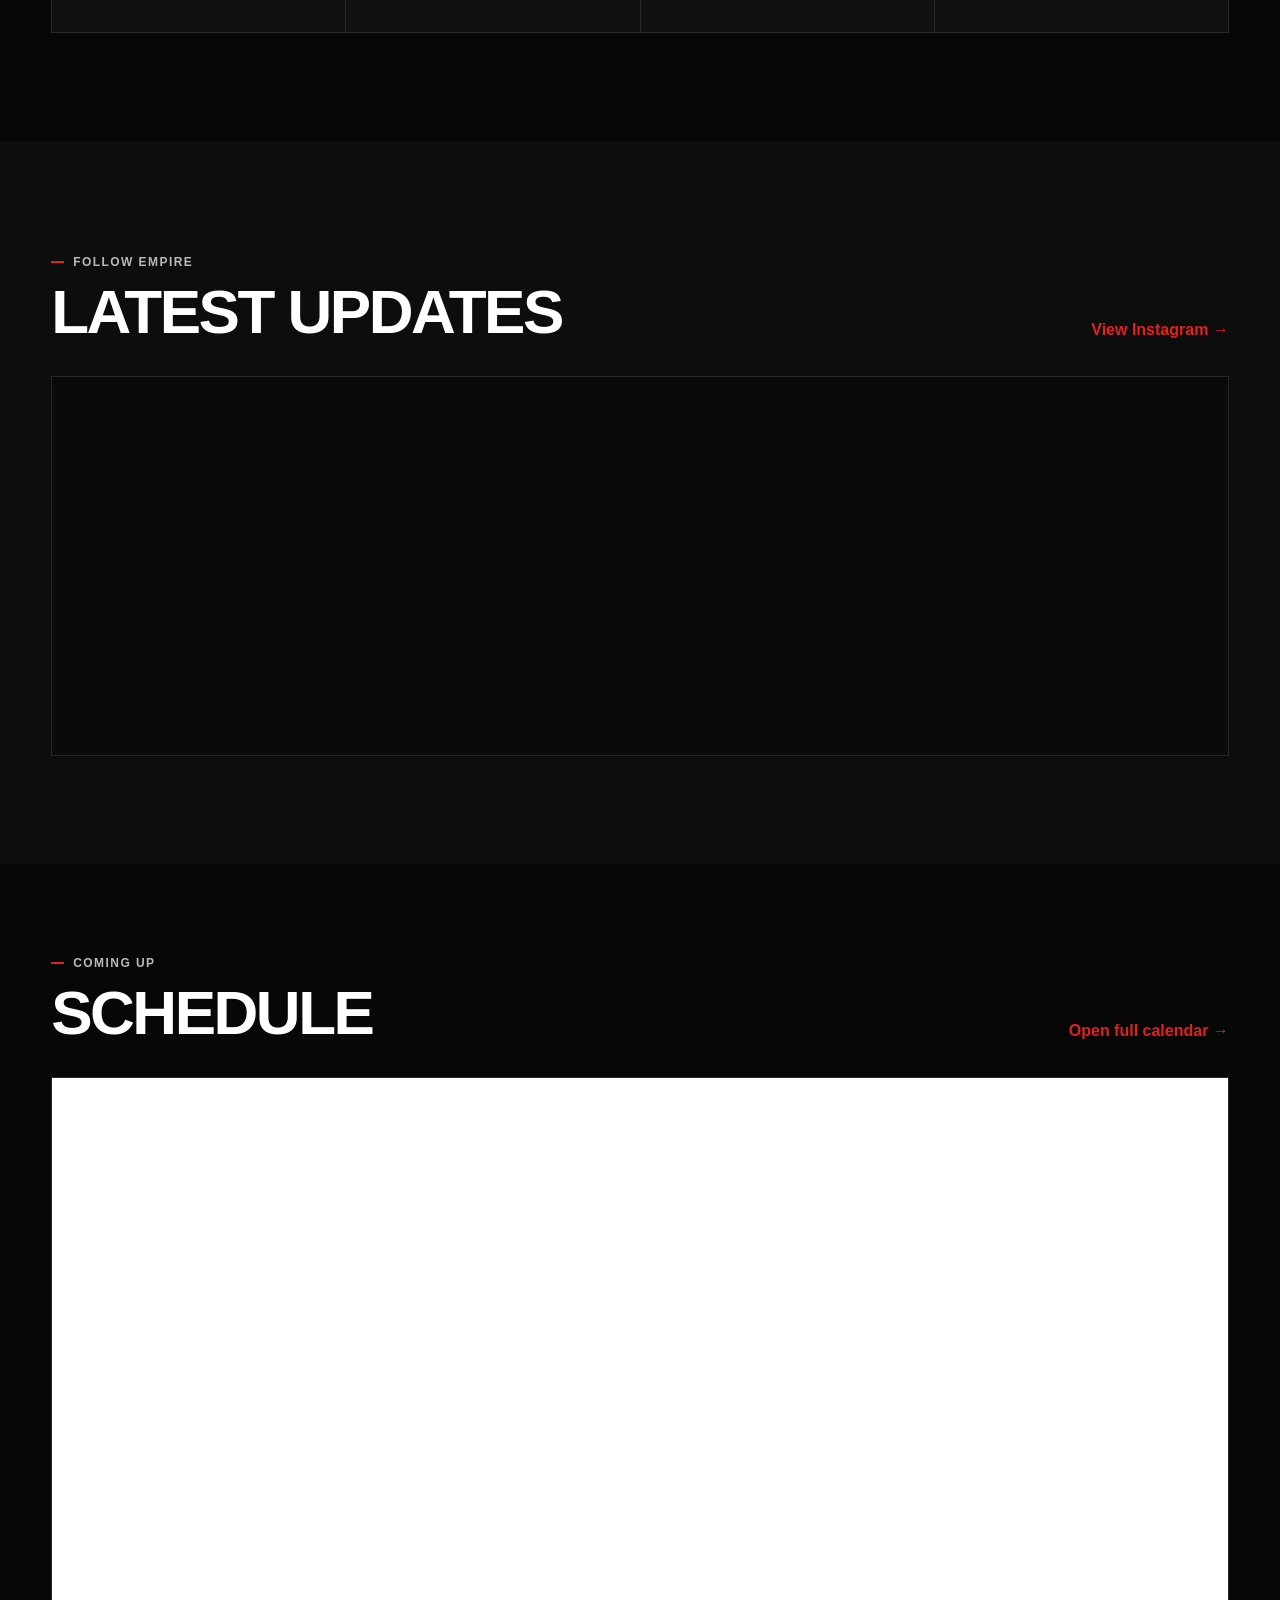
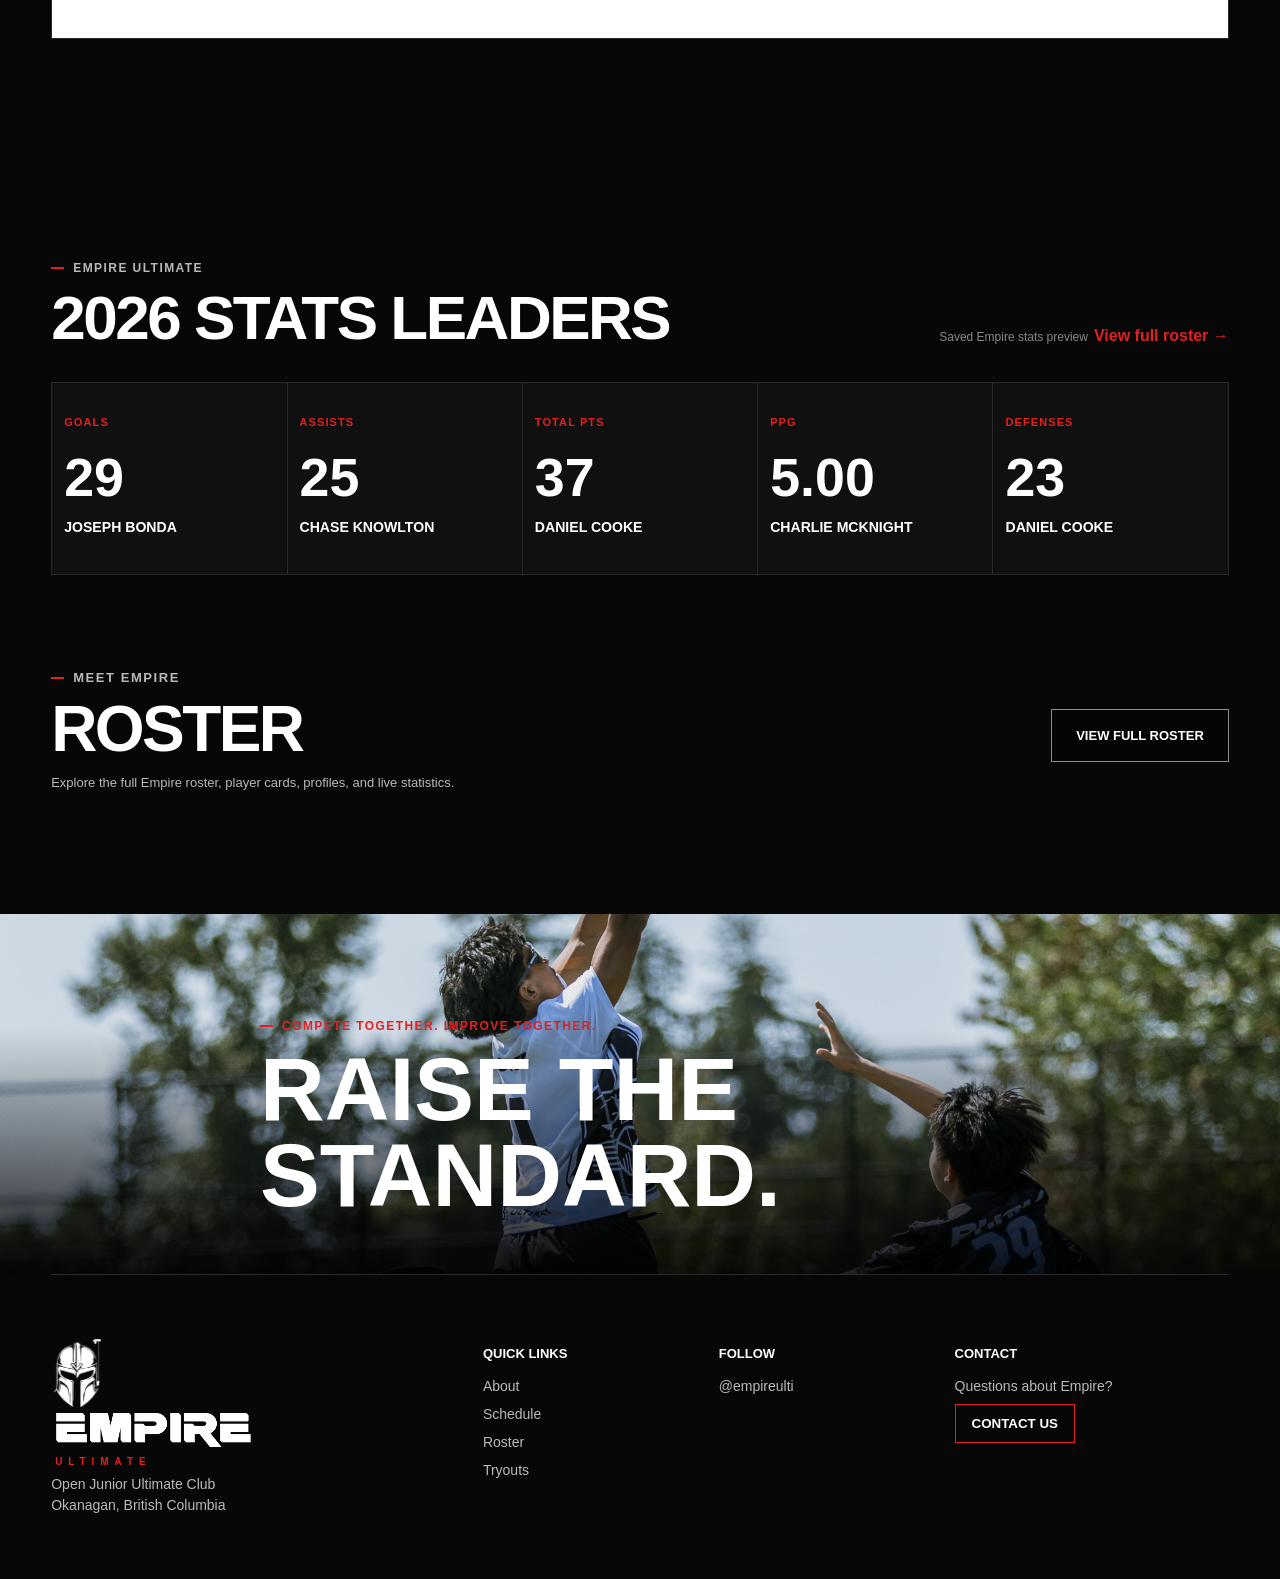
==== commit 6ae6cd24: "Add files via upload" ====
--- a/index.html
+++ b/index.html
@@ -122,22 +122,6 @@
         <div class="leader-card leader-loading"><span>PPG</span><strong>—</strong><h3>Loading</h3></div>
         <div class="leader-card leader-loading"><span>Defenses</span><strong>—</strong><h3>Loading</h3></div>
       </div>
-        <div class="leader-card leader-loading"><span>PPG</span><strong>—</strong><h3>Loading</h3></div>
-        <div class="leader-card leader-loading"><span>Goals</span><strong>—</strong><h3>Loading</h3></div>
-        <div class="leader-card leader-loading"><span>Assists</span><strong>—</strong><h3>Loading</h3></div>
-        <div class="leader-card leader-loading"><span>Defenses</span><strong>—</strong><h3>Loading</h3></div>
-      </div>
-        <div class="leader-card leader-loading"><span>Total Pts</span><strong>—</strong><h3>Loading</h3></div>
-        <div class="leader-card leader-loading"><span>PPG</span><strong>—</strong><h3>Loading</h3></div>
-        <div class="leader-card leader-loading"><span>Goals</span><strong>—</strong><h3>Loading</h3></div>
-        <div class="leader-card leader-loading"><span>Assists</span><strong>—</strong><h3>Loading</h3></div>
-        <div class="leader-card leader-loading"><span>Defenses</span><strong>—</strong><h3>Loading</h3></div>
-      </div>
-        <div class="leader-card leader-loading"><span>Assists</span><strong>—</strong><h3>Loading</h3></div>
-        <div class="leader-card leader-loading"><span>Points</span><strong>—</strong><h3>Loading</h3></div>
-        <div class="leader-card leader-loading"><span>Defenses</span><strong>—</strong><h3>Loading</h3></div>
-        <div class="leader-card leader-loading"><span>PPG</span><strong>—</strong><h3>Loading</h3></div>
-      </div>
 <div class="roster-heading roster-home-compact">
         <div>
           <p class="section-label">Meet Empire</p>
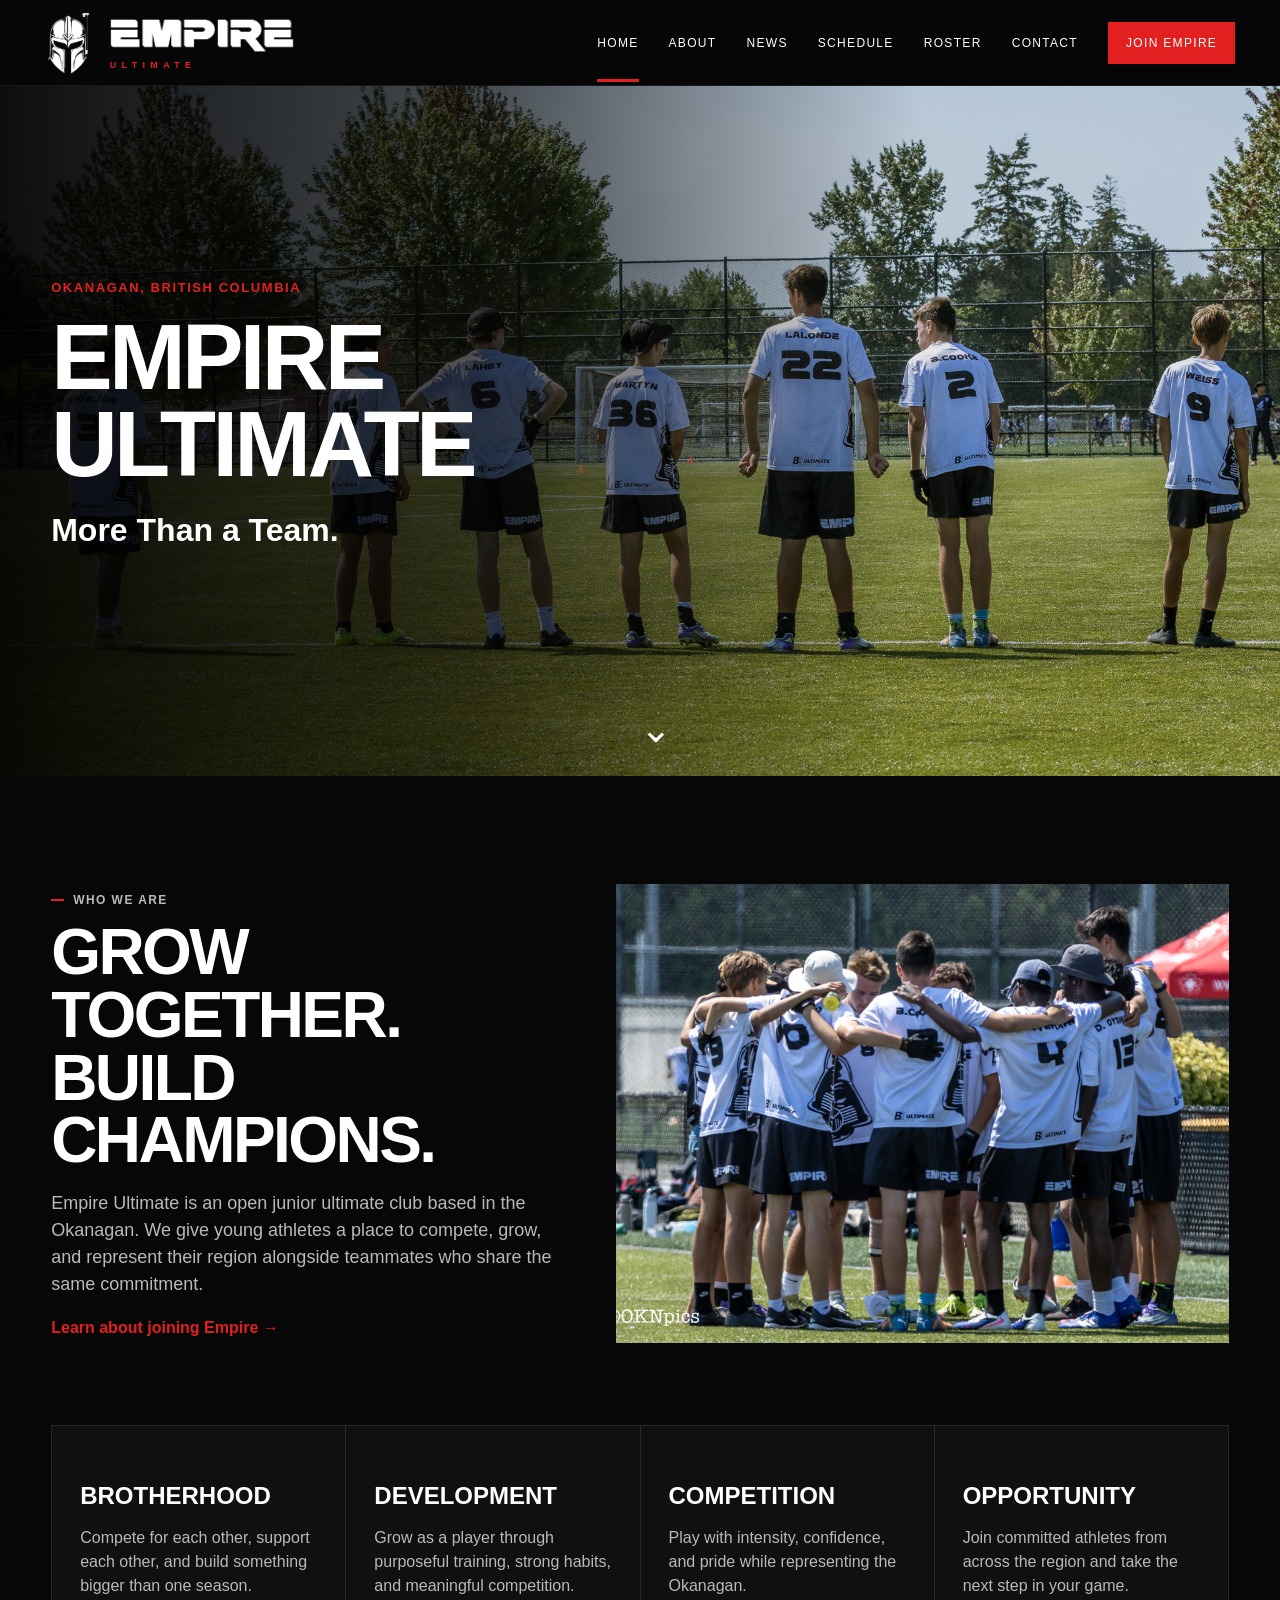
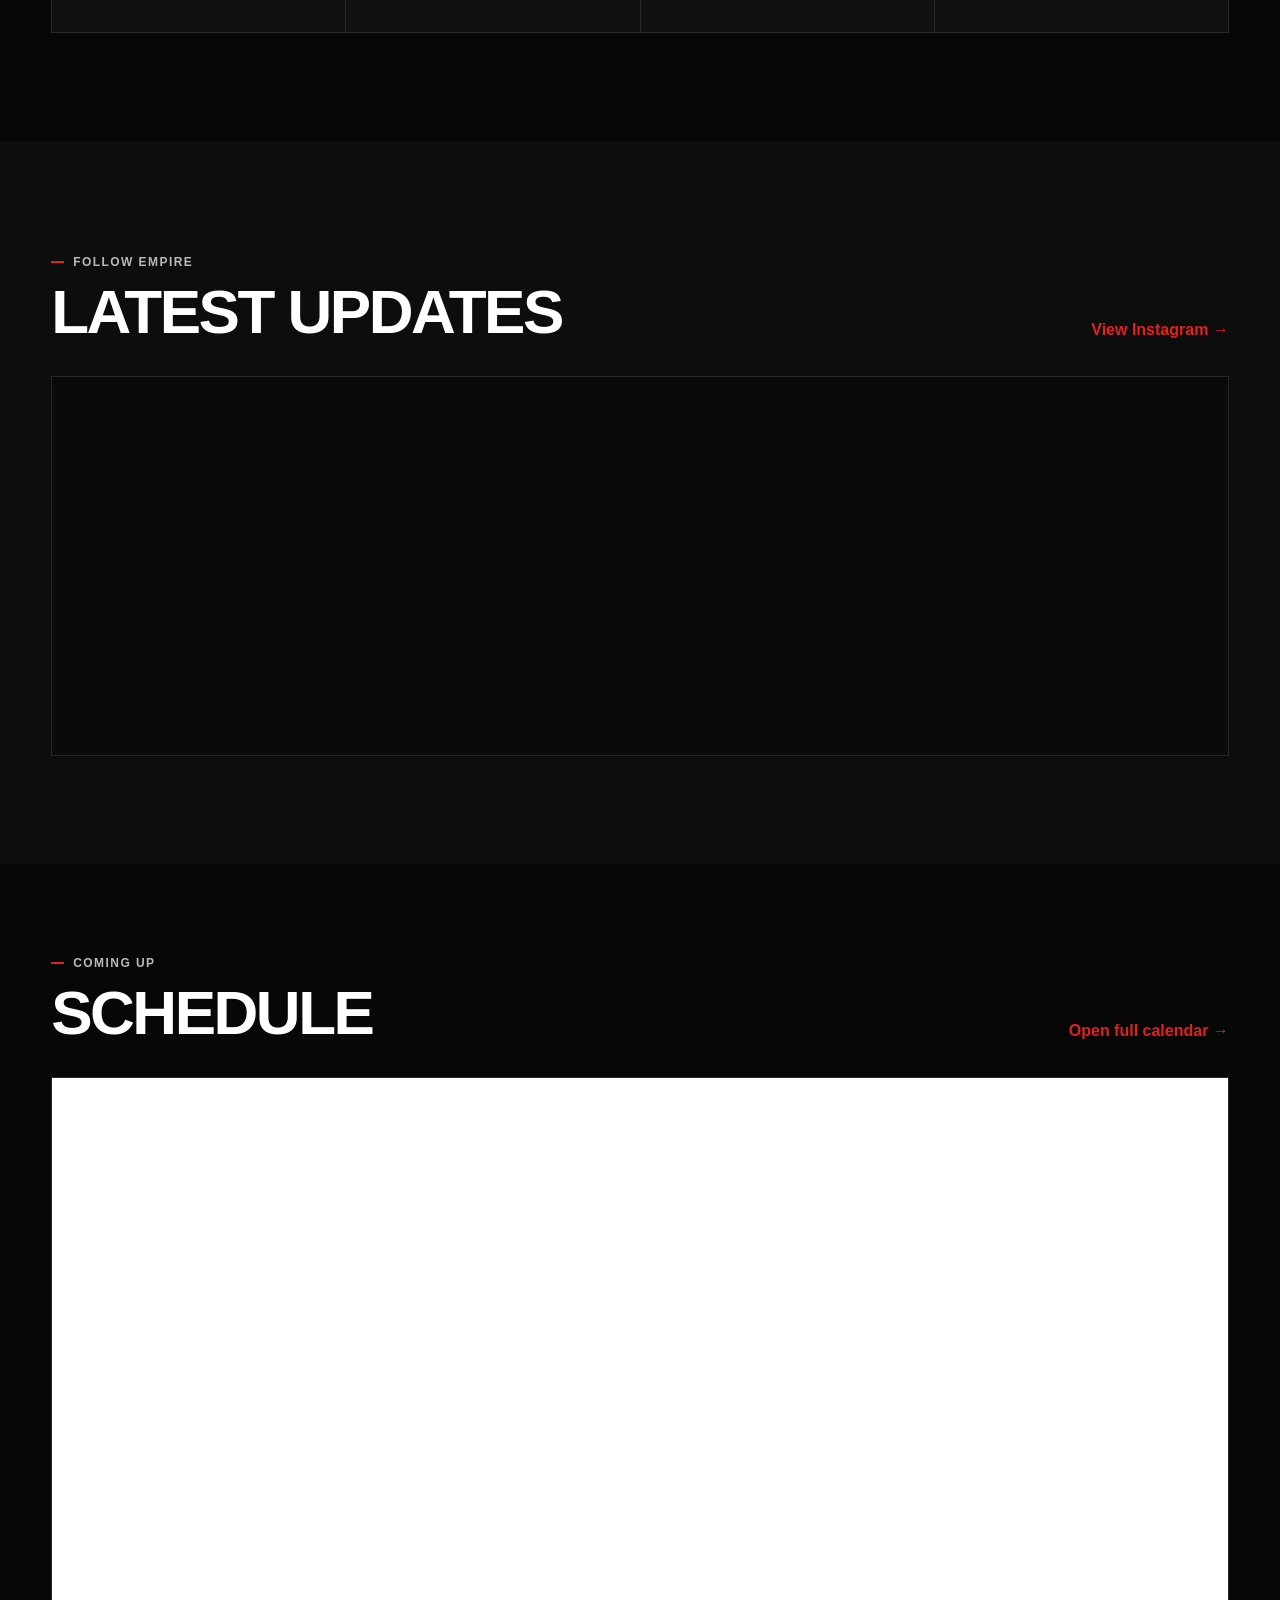
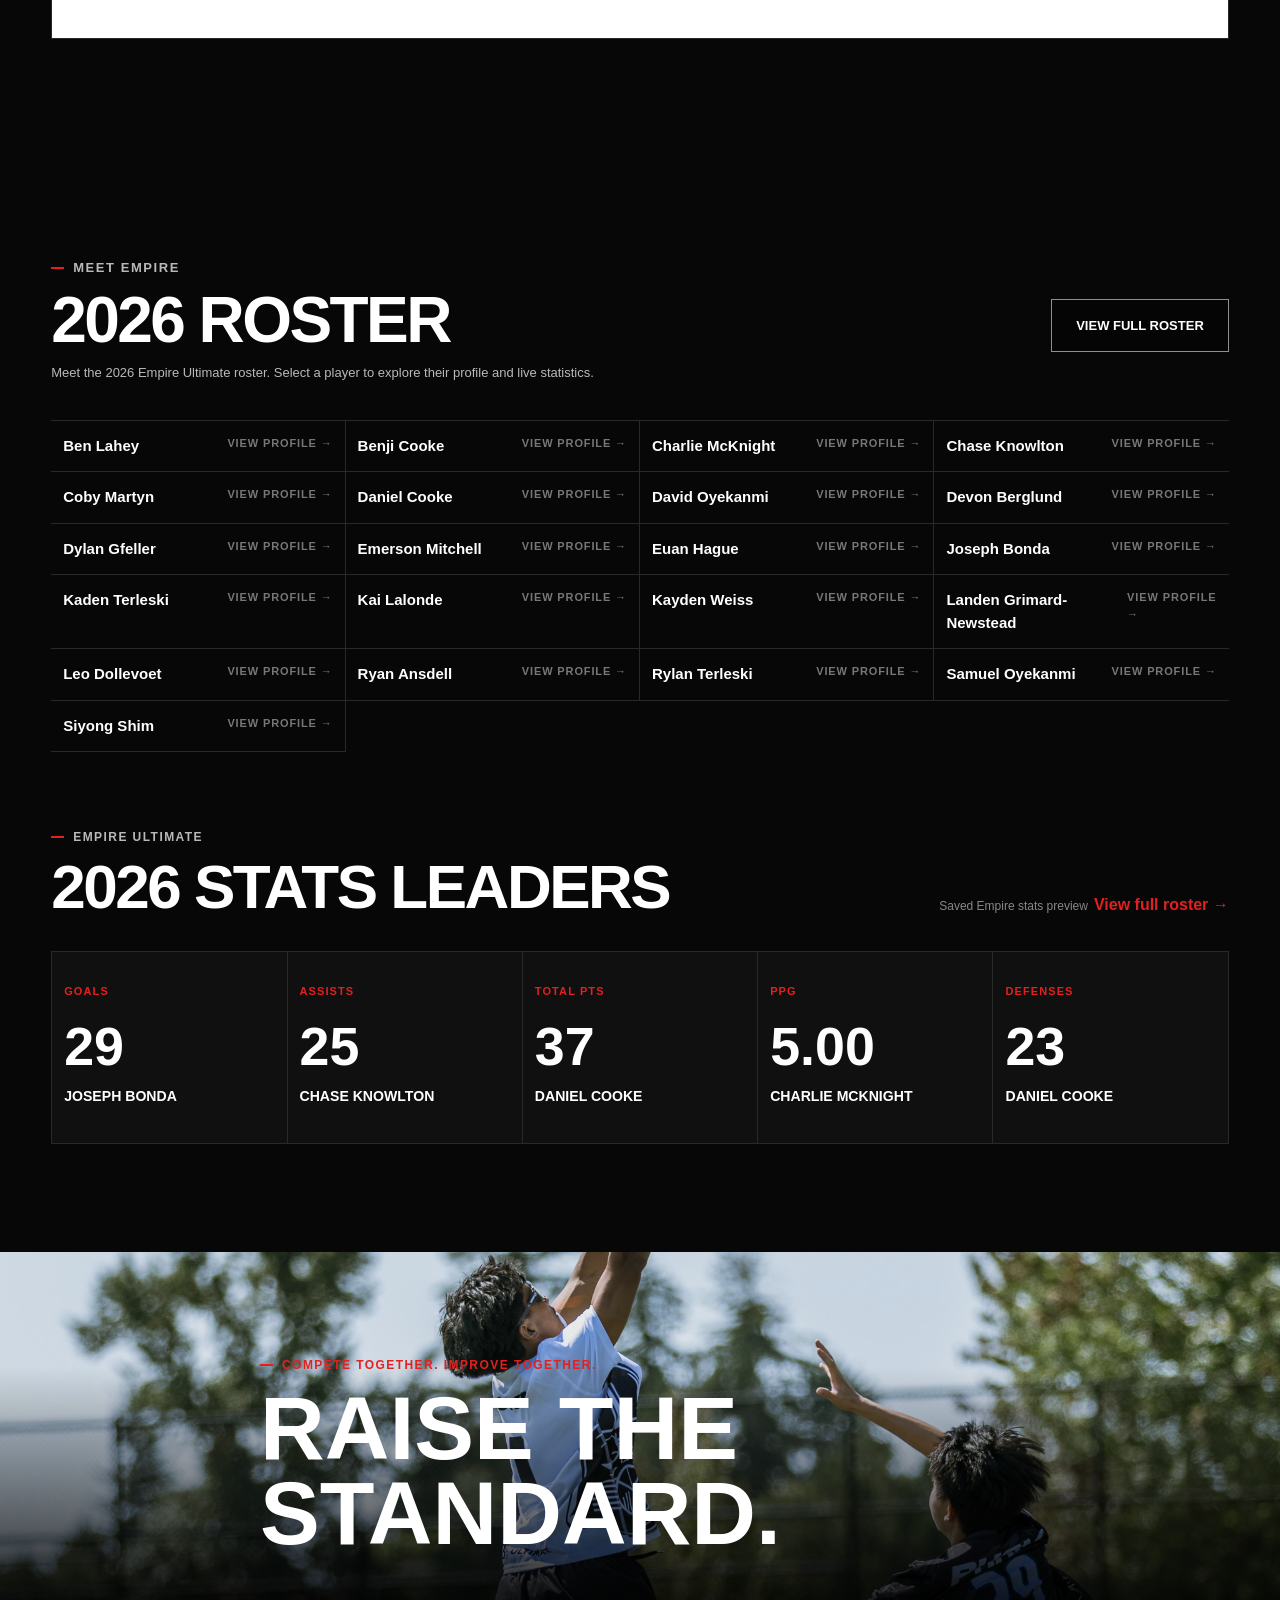
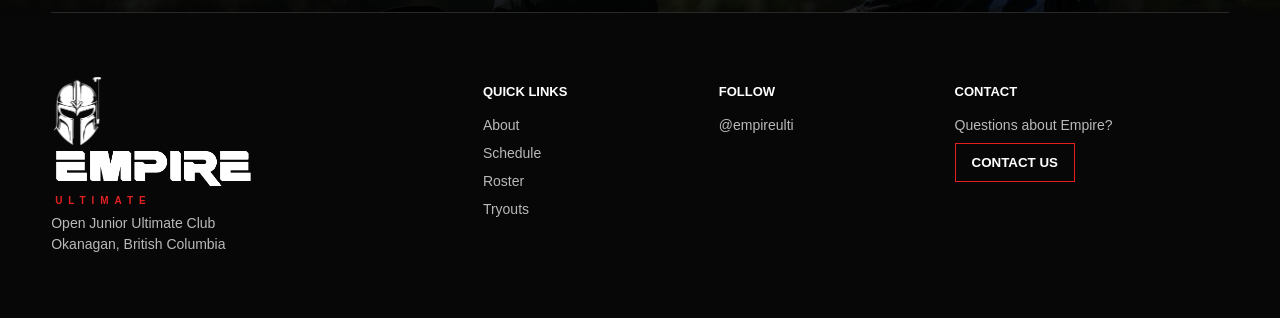
==== commit 1ac16400: "Add files via upload" ====
--- a/index.html
+++ b/index.html
@@ -107,7 +107,18 @@
     <section id="events" class="section events-section"><div class="section-heading"><div><p class="section-label">Coming Up</p><h2>Schedule</h2></div><a class="text-link" href="https://calendar.google.com/calendar/u/0?cid=ZW1waXJldWx0aW1hdGVjbHViQGdtYWlsLmNvbQ" target="_blank" rel="noreferrer">Open full calendar →</a></div><div class="calendar-frame"><iframe title="Empire Ultimate public calendar" src="https://calendar.google.com/calendar/embed?src=empireultimateclub%40gmail.com&ctz=America%2FVancouver&mode=AGENDA&showTitle=0&showPrint=0&showTabs=0&showCalendars=0" loading="lazy"></iframe></div></section>
 
     <section id="players" class="section team-section">
-      <div class="section-heading">
+      <div class="roster-heading roster-home-compact roster-home-first">
+        <div>
+          <p class="section-label">Meet Empire</p>
+          <h2>2026 Roster</h2>
+          <p>Meet the 2026 Empire Ultimate roster. Select a player to explore their profile and live statistics.</p>
+        </div>
+        <a class="button button-secondary" href="roster.html">View Full Roster</a>
+      </div>
+
+      <div class="roster-list roster-list-home" id="roster-list"></div>
+
+      <div class="section-heading stats-heading-home">
         <div>
           <p class="section-label">Empire Ultimate</p>
           <h2>2026 Stats Leaders</h2>
@@ -122,15 +133,7 @@
         <div class="leader-card leader-loading"><span>PPG</span><strong>—</strong><h3>Loading</h3></div>
         <div class="leader-card leader-loading"><span>Defenses</span><strong>—</strong><h3>Loading</h3></div>
       </div>
-<div class="roster-heading roster-home-compact">
-        <div>
-          <p class="section-label">Meet Empire</p>
-          <h2>Roster</h2>
-          <p>Explore the full Empire roster, player cards, profiles, and live statistics.</p>
-        </div>
-        <a class="button button-secondary" href="roster.html">View Full Roster</a>
-      </div>
-</section>
+    </section>
     <section class="feature-moment feature-moment-footer">
       <img src="assets/images/highpoint.jpg" alt="Empire player making a high catch in traffic">
       <div class="feature-moment-shade"></div>
--- a/styles.css
+++ b/styles.css
@@ -1814,7 +1814,7 @@
 /* v3.4 Games Played + Points Per Game */
 .profile-stat-line {
   display: grid;
-  grid-template-columns: repeat(5, minmax(0, 1fr));
+  grid-template-columns: repeat(6, minmax(0, 1fr));
   gap: 6px;
   width: 100%;
 }
@@ -1833,7 +1833,7 @@
 
 @media (max-width: 700px) {
   .profile-stat-line {
-    grid-template-columns: repeat(5, minmax(0, 1fr));
+    grid-template-columns: repeat(6, minmax(0, 1fr));
     gap: 2px;
   }
 
@@ -1922,3 +1922,45 @@
     grid-template-columns: 1fr !important;
   }
 }
+
+
+/* v3.13 — homepage roster before stats; compact roster names */
+.roster-home-first {
+  margin-top: 0;
+  margin-bottom: 24px;
+}
+.roster-list-home {
+  margin-bottom: 72px;
+}
+.stats-heading-home {
+  margin-top: 0;
+}
+@media (min-width: 901px) {
+  .roster-list-home {
+    grid-template-columns: repeat(4, minmax(0, 1fr));
+  }
+  .roster-list-home a:nth-child(odd) {
+    border-right: 1px solid var(--line);
+  }
+  .roster-list-home a {
+    border-right: 1px solid var(--line);
+    font-size: 15px;
+    padding: 14px 12px;
+  }
+  .roster-list-home a:nth-child(4n) {
+    border-right: 0;
+  }
+}
+@media (max-width: 700px) {
+  .roster-list-home {
+    grid-template-columns: repeat(2, minmax(0, 1fr));
+    margin-bottom: 48px;
+  }
+  .roster-list-home a {
+    font-size: 13px;
+    padding: 12px 9px;
+  }
+  .roster-list-home a span {
+    display: none;
+  }
+}
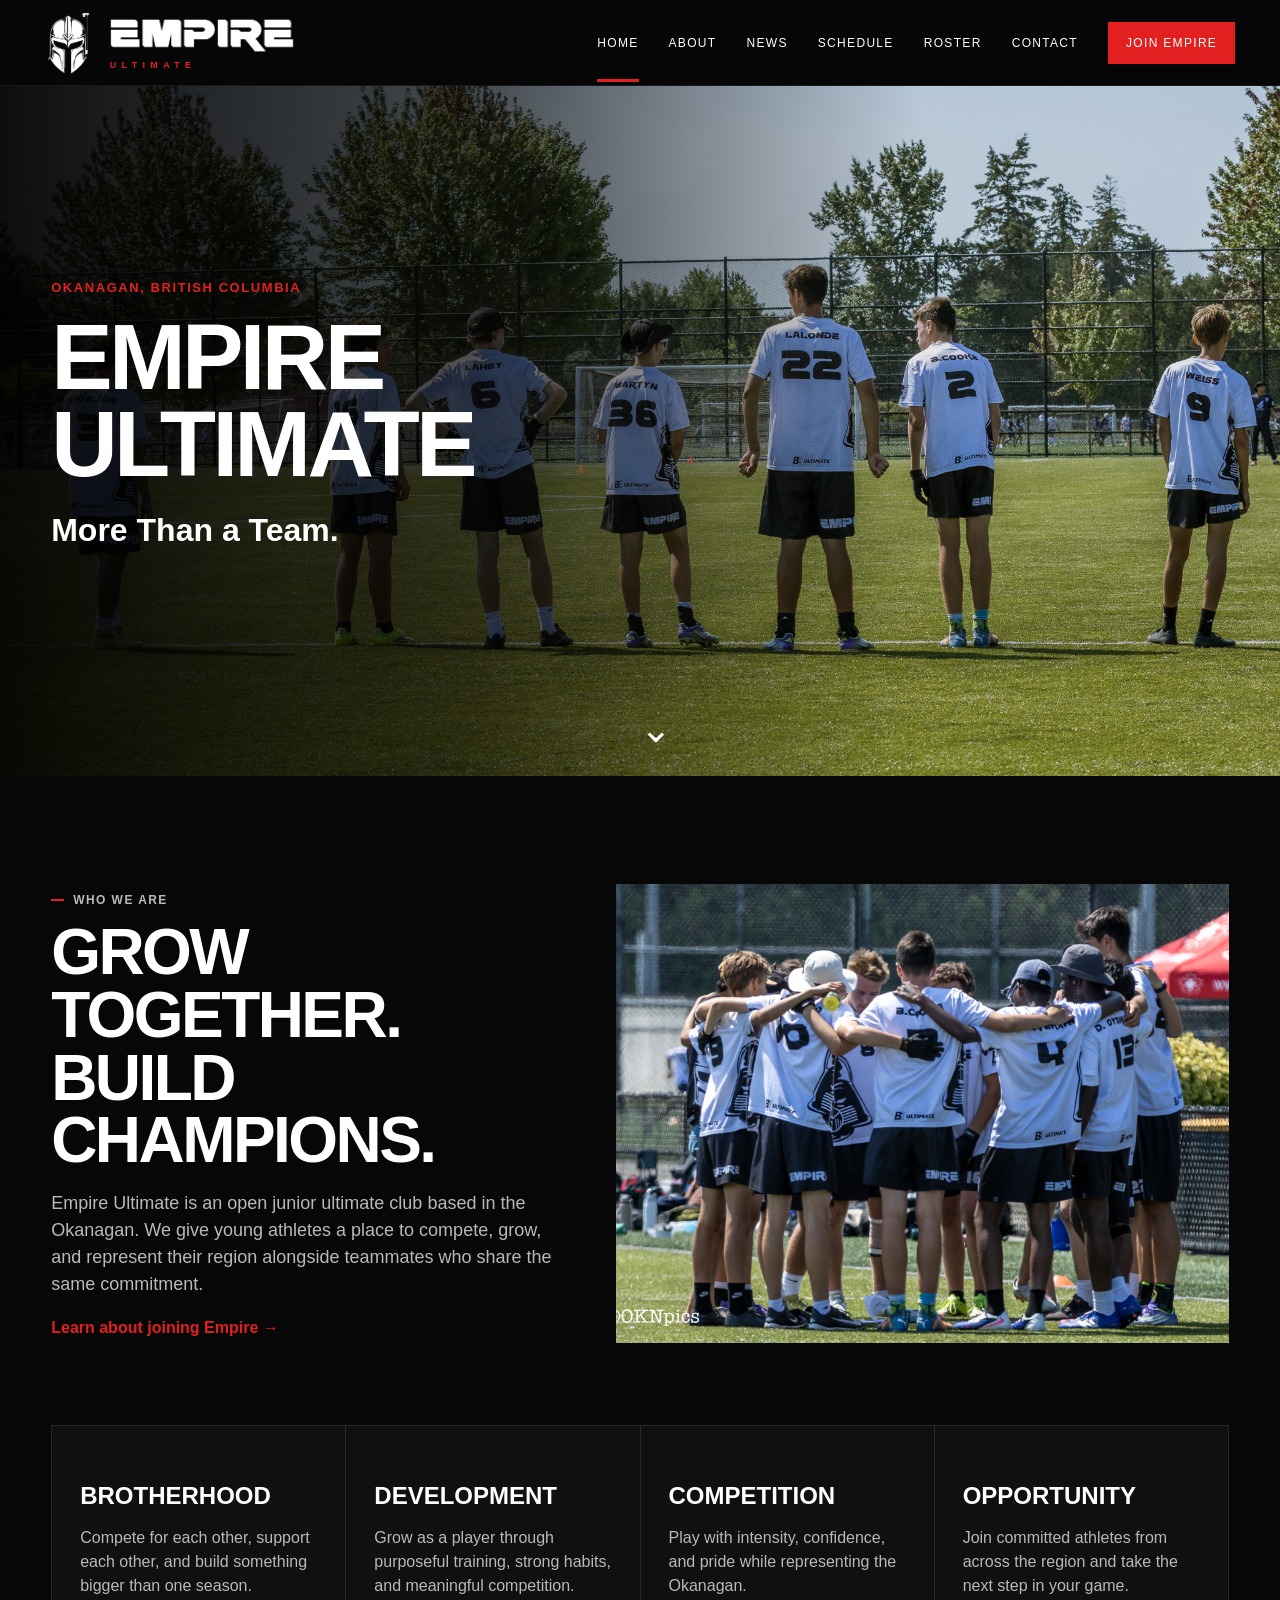
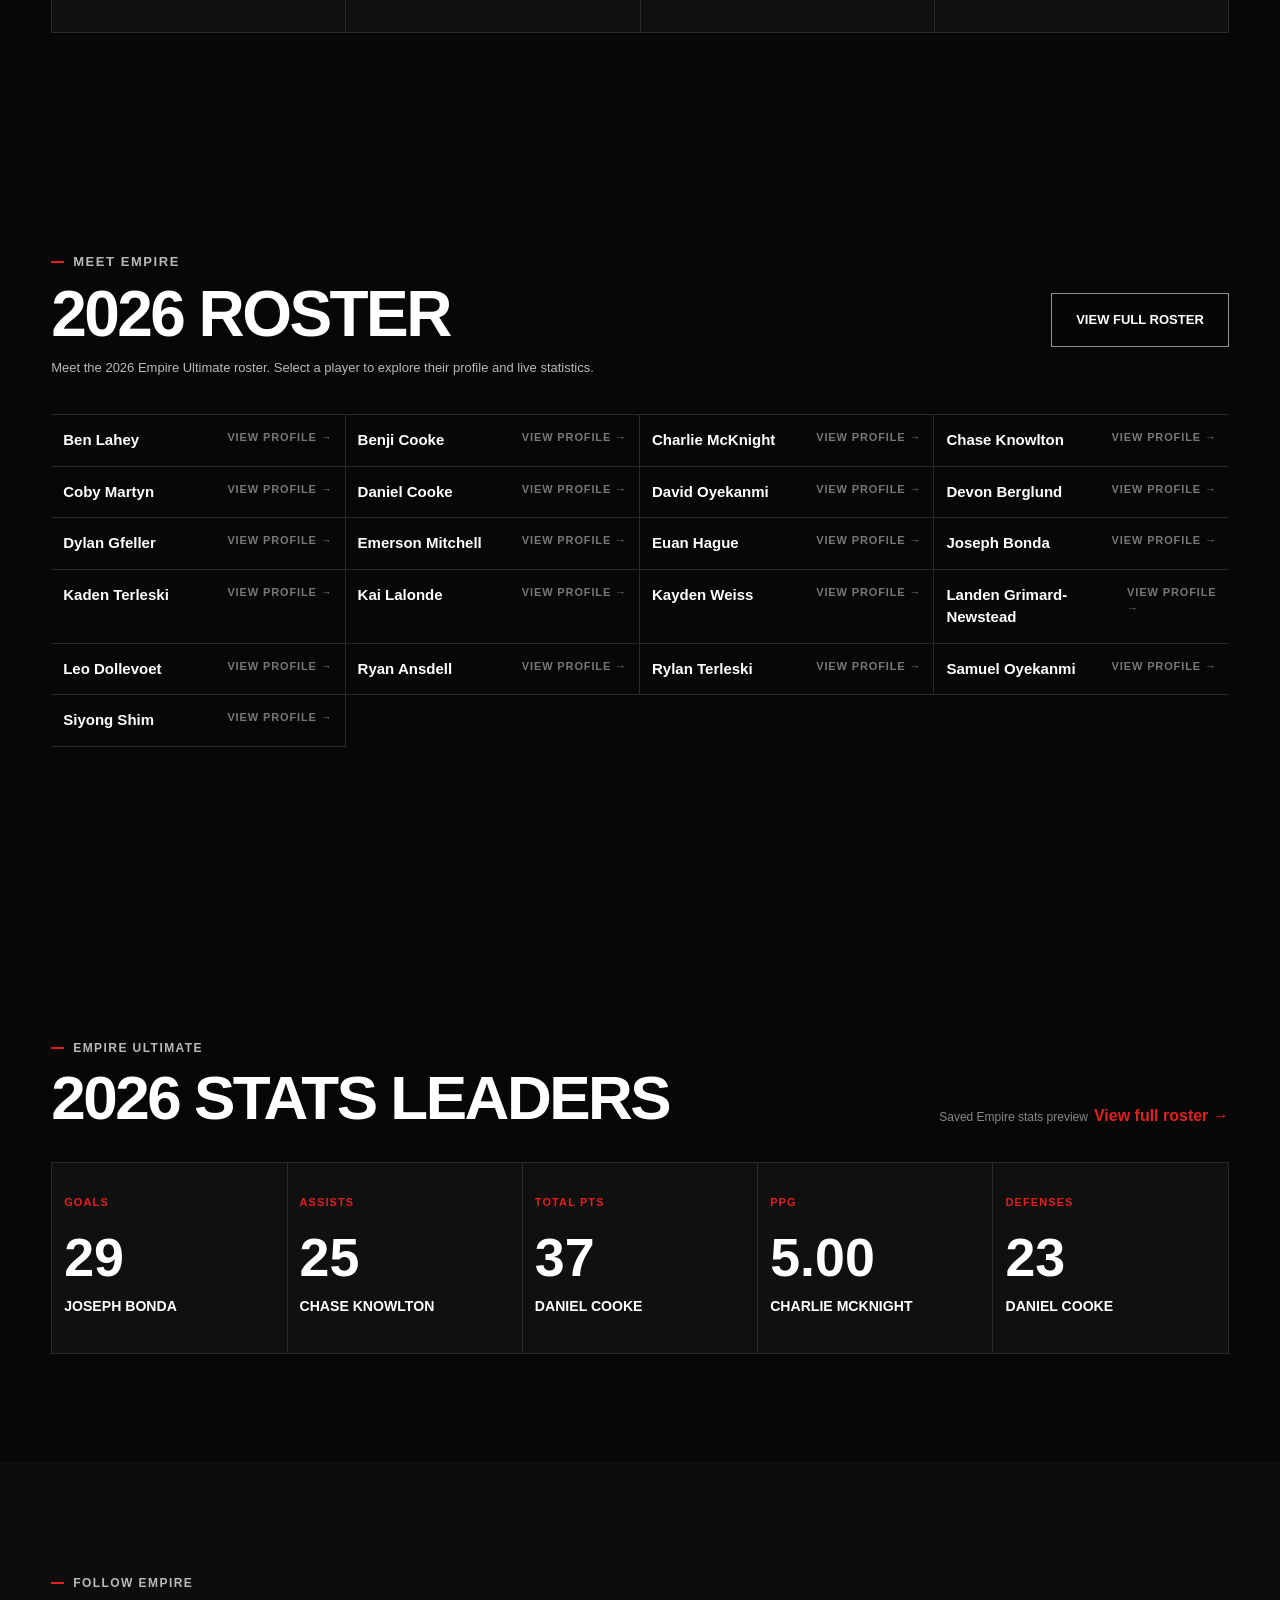
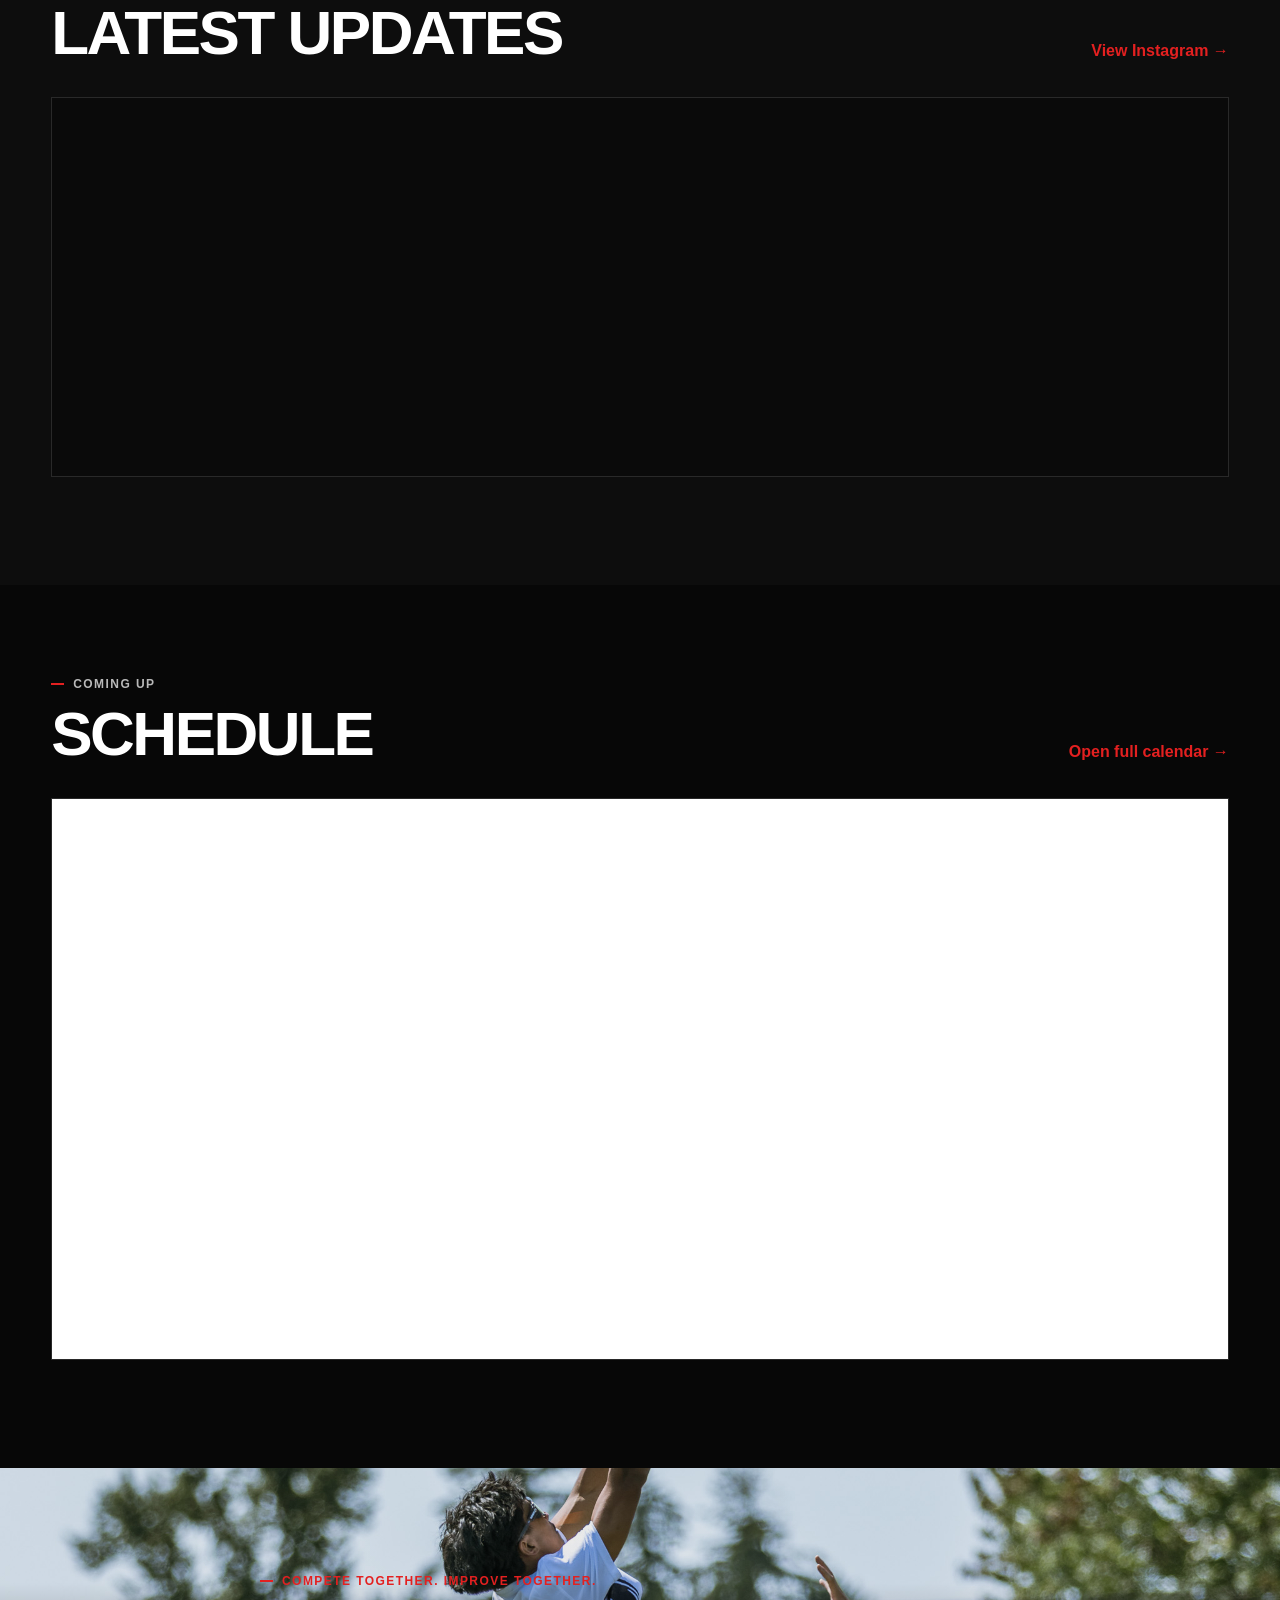
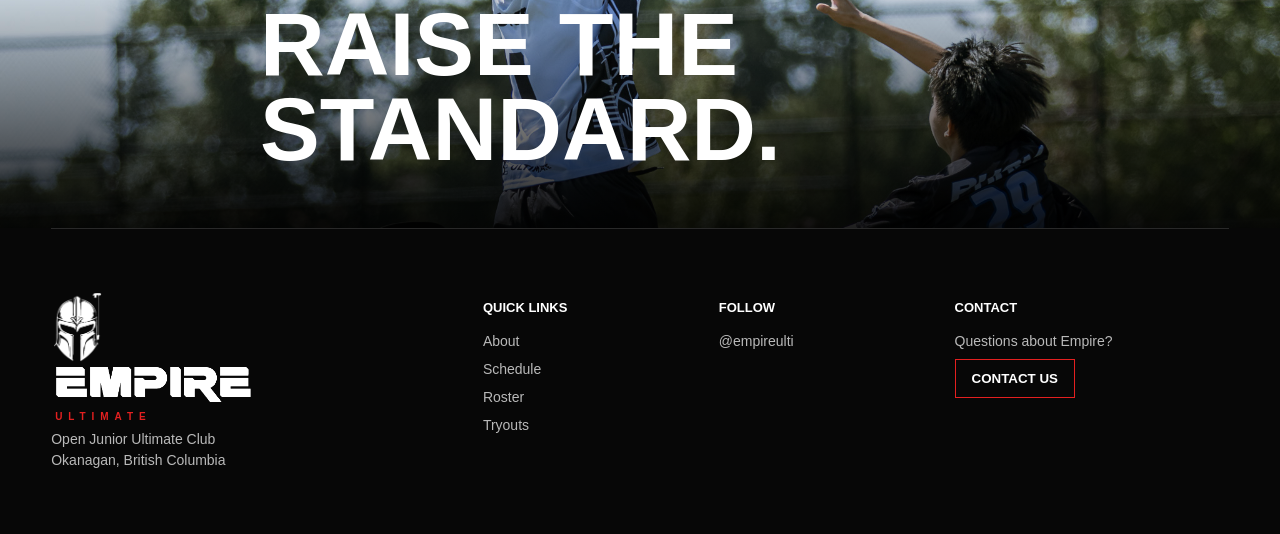
==== commit 5d4f2cc8: "Add files via upload" ====
--- a/index.html
+++ b/index.html
@@ -86,6 +86,37 @@
 
 
 
+    <section id="players" class="section team-section">
+      <div class="roster-heading roster-home-compact roster-home-first">
+        <div>
+          <p class="section-label">Meet Empire</p>
+          <h2>2026 Roster</h2>
+          <p>Meet the 2026 Empire Ultimate roster. Select a player to explore their profile and live statistics.</p>
+        </div>
+        <a class="button button-secondary" href="roster.html">View Full Roster</a>
+      </div>
+
+      <div class="roster-list roster-list-home" id="roster-list"></div>
+    </section>
+
+    <section id="stats-leaders" class="section team-section stats-leaders-section">
+      <div class="section-heading stats-heading-home">
+        <div>
+          <p class="section-label">Empire Ultimate</p>
+          <h2>2026 Stats Leaders</h2>
+        </div>
+        <div class="stats-source"><span id="stats-status">Connecting to live stats…</span><a class="text-link" href="roster.html">View full roster →</a></div>
+      </div>
+
+      <div class="leaders-grid" id="leaders-grid">
+        <div class="leader-card leader-loading"><span>Goals</span><strong>—</strong><h3>Loading</h3></div>
+        <div class="leader-card leader-loading"><span>Assists</span><strong>—</strong><h3>Loading</h3></div>
+        <div class="leader-card leader-loading"><span>Total Pts</span><strong>—</strong><h3>Loading</h3></div>
+        <div class="leader-card leader-loading"><span>PPG</span><strong>—</strong><h3>Loading</h3></div>
+        <div class="leader-card leader-loading"><span>Defenses</span><strong>—</strong><h3>Loading</h3></div>
+      </div>
+    </section>
+
     <section id="news" class="section dark-section instagram-section">
       <div class="section-heading">
         <div>
@@ -105,35 +136,6 @@
     </section>
 
     <section id="events" class="section events-section"><div class="section-heading"><div><p class="section-label">Coming Up</p><h2>Schedule</h2></div><a class="text-link" href="https://calendar.google.com/calendar/u/0?cid=ZW1waXJldWx0aW1hdGVjbHViQGdtYWlsLmNvbQ" target="_blank" rel="noreferrer">Open full calendar →</a></div><div class="calendar-frame"><iframe title="Empire Ultimate public calendar" src="https://calendar.google.com/calendar/embed?src=empireultimateclub%40gmail.com&ctz=America%2FVancouver&mode=AGENDA&showTitle=0&showPrint=0&showTabs=0&showCalendars=0" loading="lazy"></iframe></div></section>
-
-    <section id="players" class="section team-section">
-      <div class="roster-heading roster-home-compact roster-home-first">
-        <div>
-          <p class="section-label">Meet Empire</p>
-          <h2>2026 Roster</h2>
-          <p>Meet the 2026 Empire Ultimate roster. Select a player to explore their profile and live statistics.</p>
-        </div>
-        <a class="button button-secondary" href="roster.html">View Full Roster</a>
-      </div>
-
-      <div class="roster-list roster-list-home" id="roster-list"></div>
-
-      <div class="section-heading stats-heading-home">
-        <div>
-          <p class="section-label">Empire Ultimate</p>
-          <h2>2026 Stats Leaders</h2>
-        </div>
-        <div class="stats-source"><span id="stats-status">Connecting to live stats…</span><a class="text-link" href="roster.html">View full roster →</a></div>
-      </div>
-
-      <div class="leaders-grid" id="leaders-grid">
-        <div class="leader-card leader-loading"><span>Goals</span><strong>—</strong><h3>Loading</h3></div>
-        <div class="leader-card leader-loading"><span>Assists</span><strong>—</strong><h3>Loading</h3></div>
-        <div class="leader-card leader-loading"><span>Total Pts</span><strong>—</strong><h3>Loading</h3></div>
-        <div class="leader-card leader-loading"><span>PPG</span><strong>—</strong><h3>Loading</h3></div>
-        <div class="leader-card leader-loading"><span>Defenses</span><strong>—</strong><h3>Loading</h3></div>
-      </div>
-    </section>
     <section class="feature-moment feature-moment-footer">
       <img src="assets/images/highpoint.jpg" alt="Empire player making a high catch in traffic">
       <div class="feature-moment-shade"></div>
